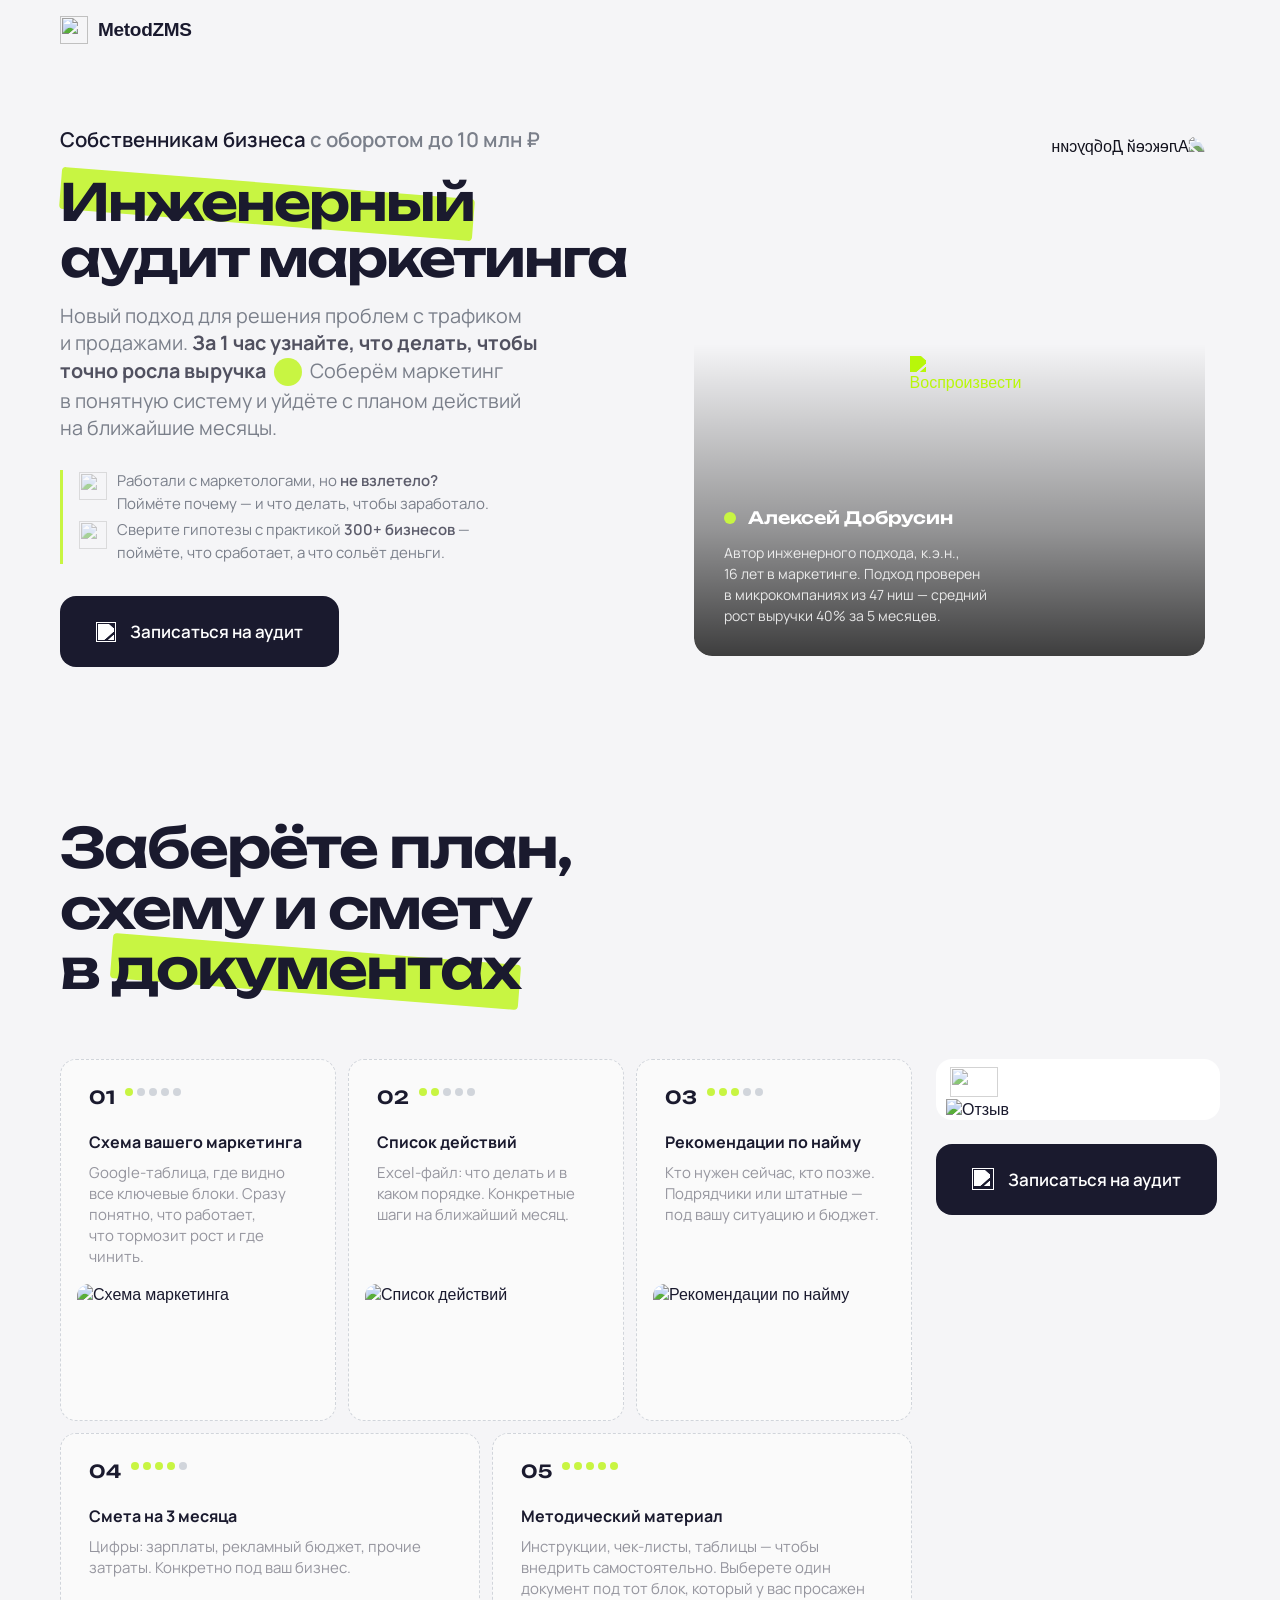
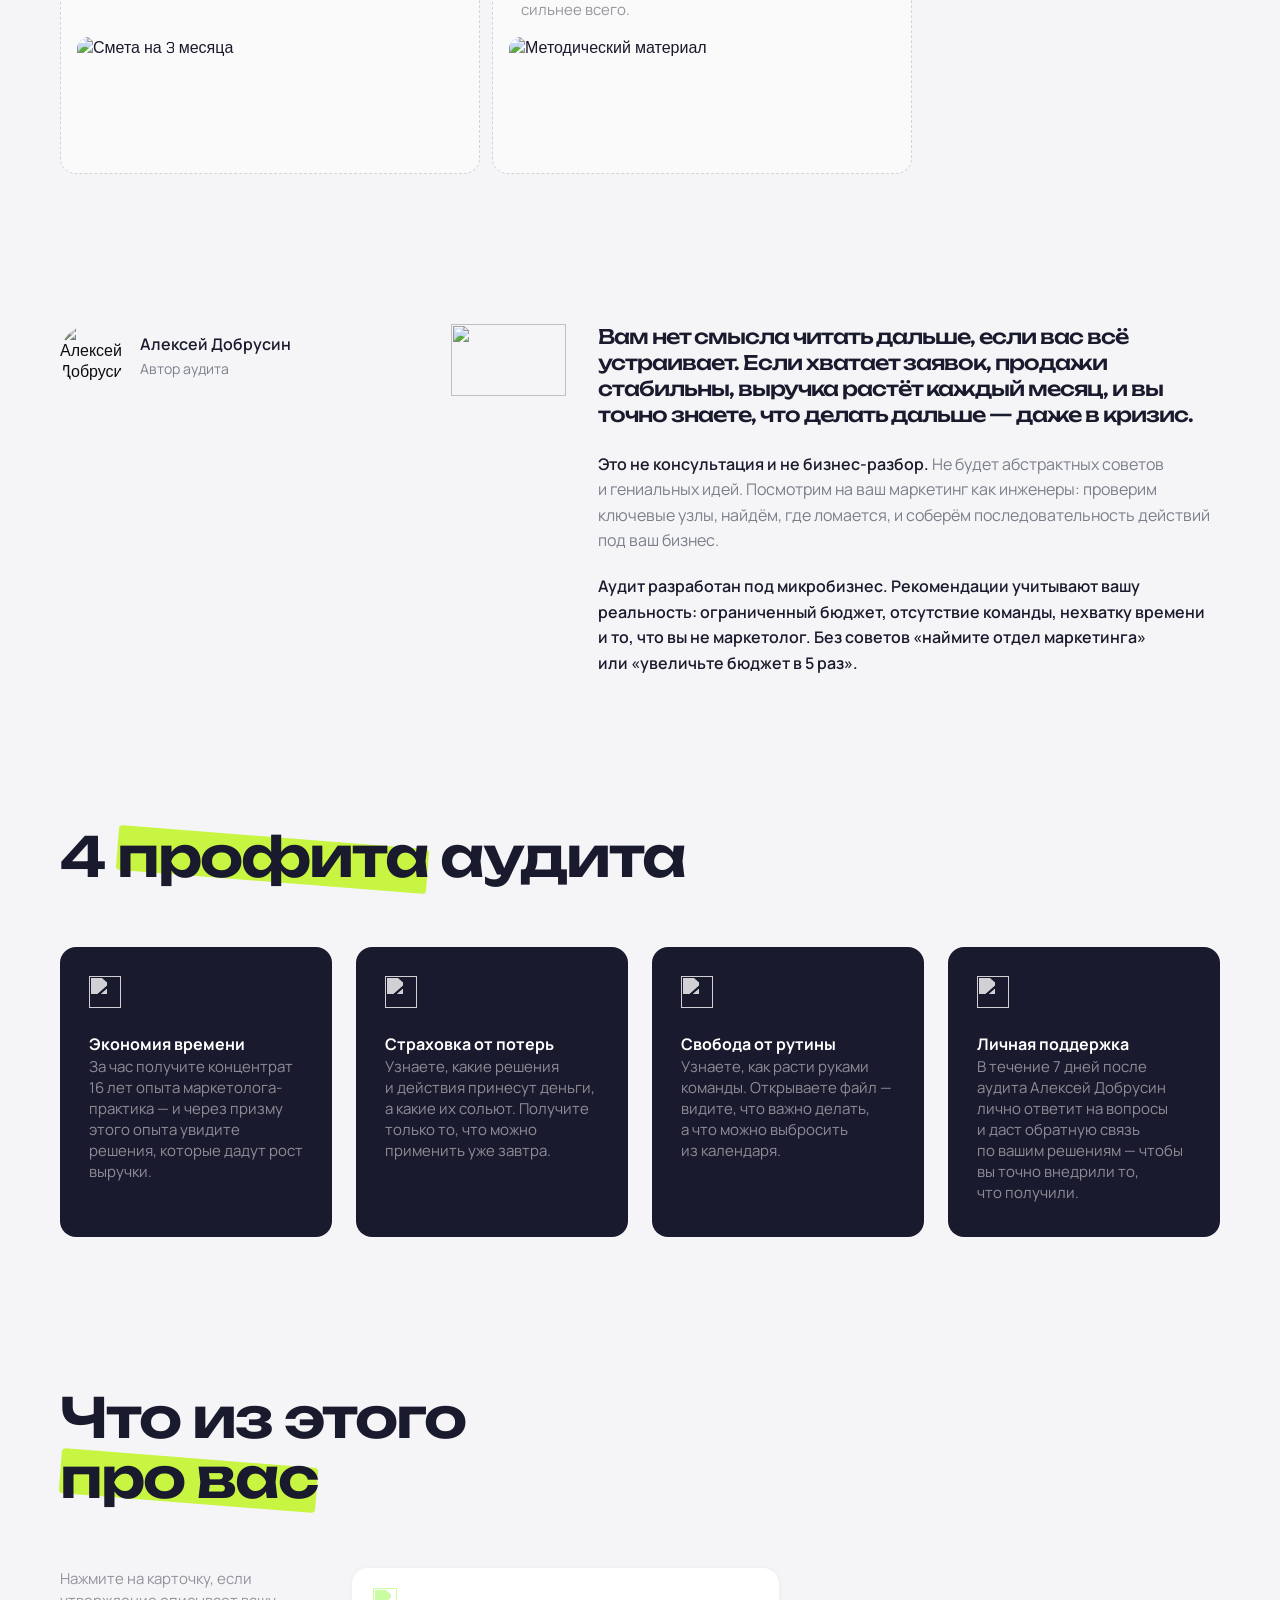
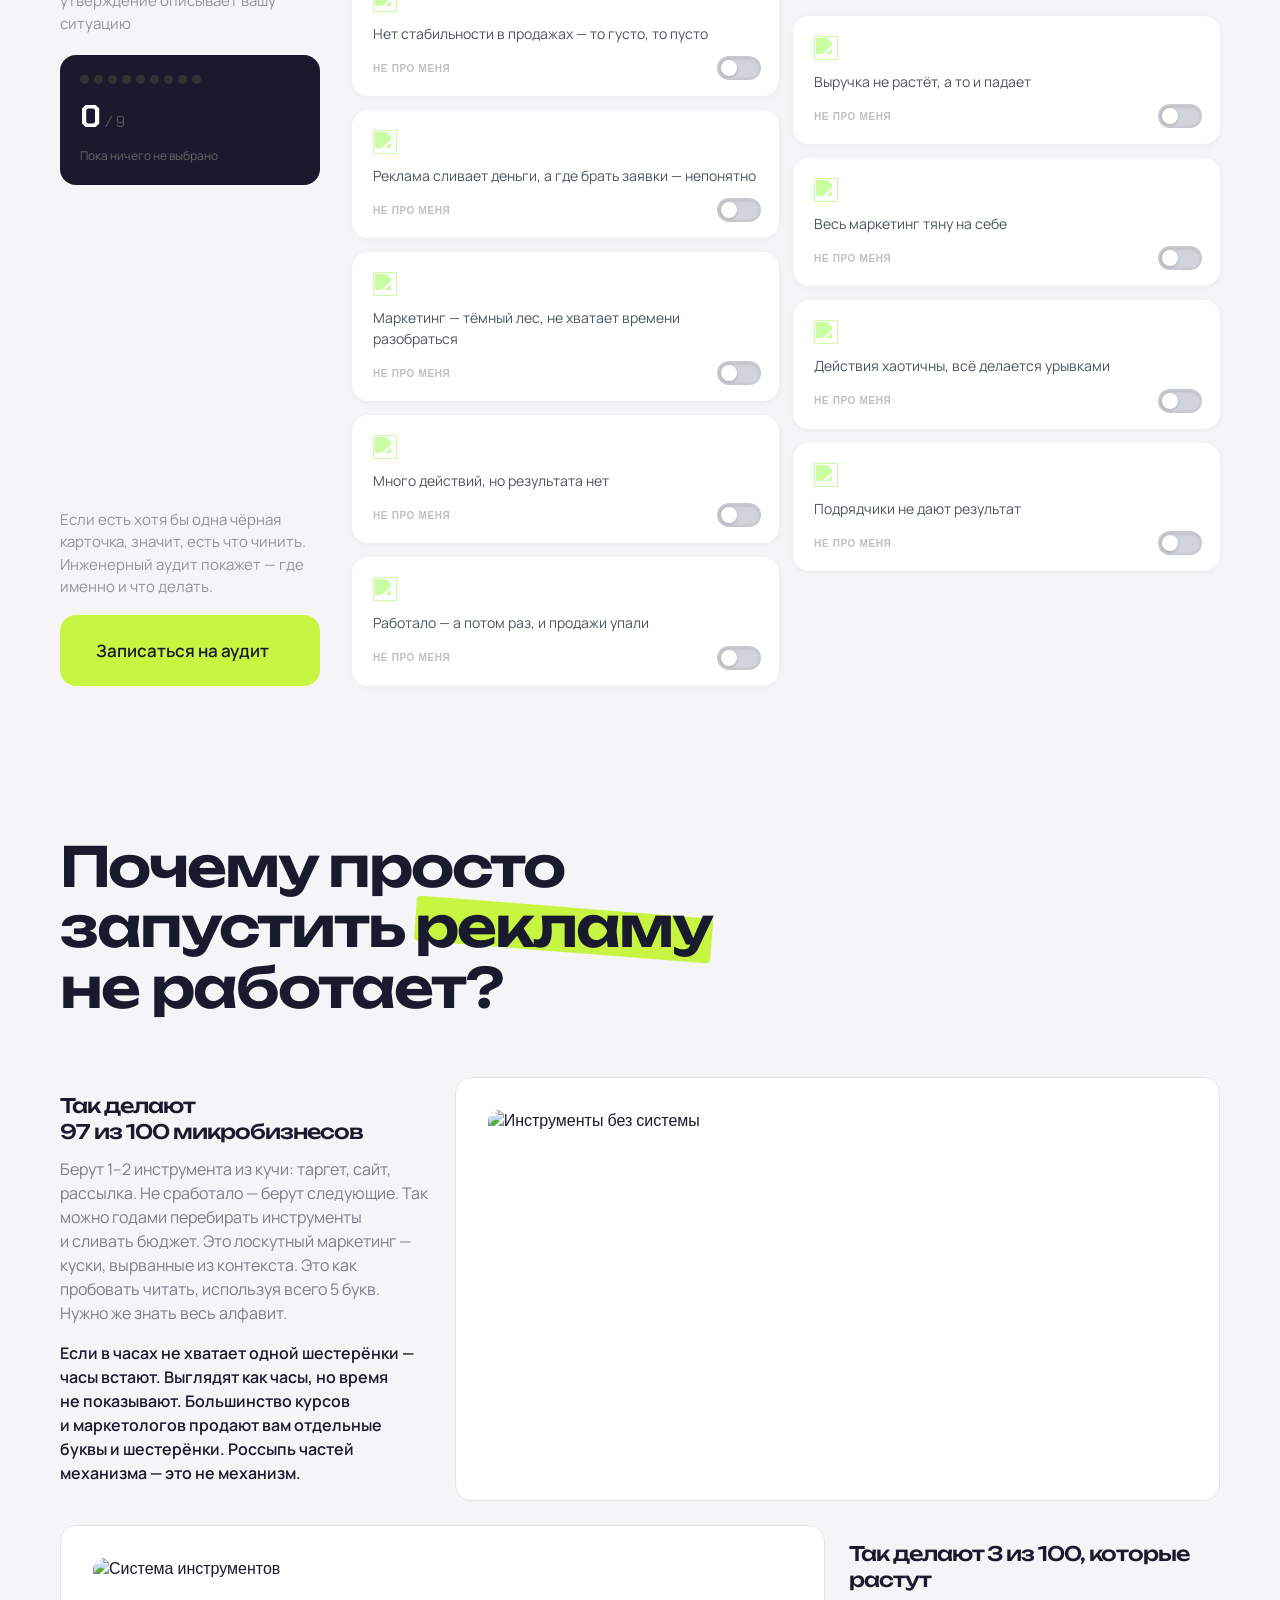
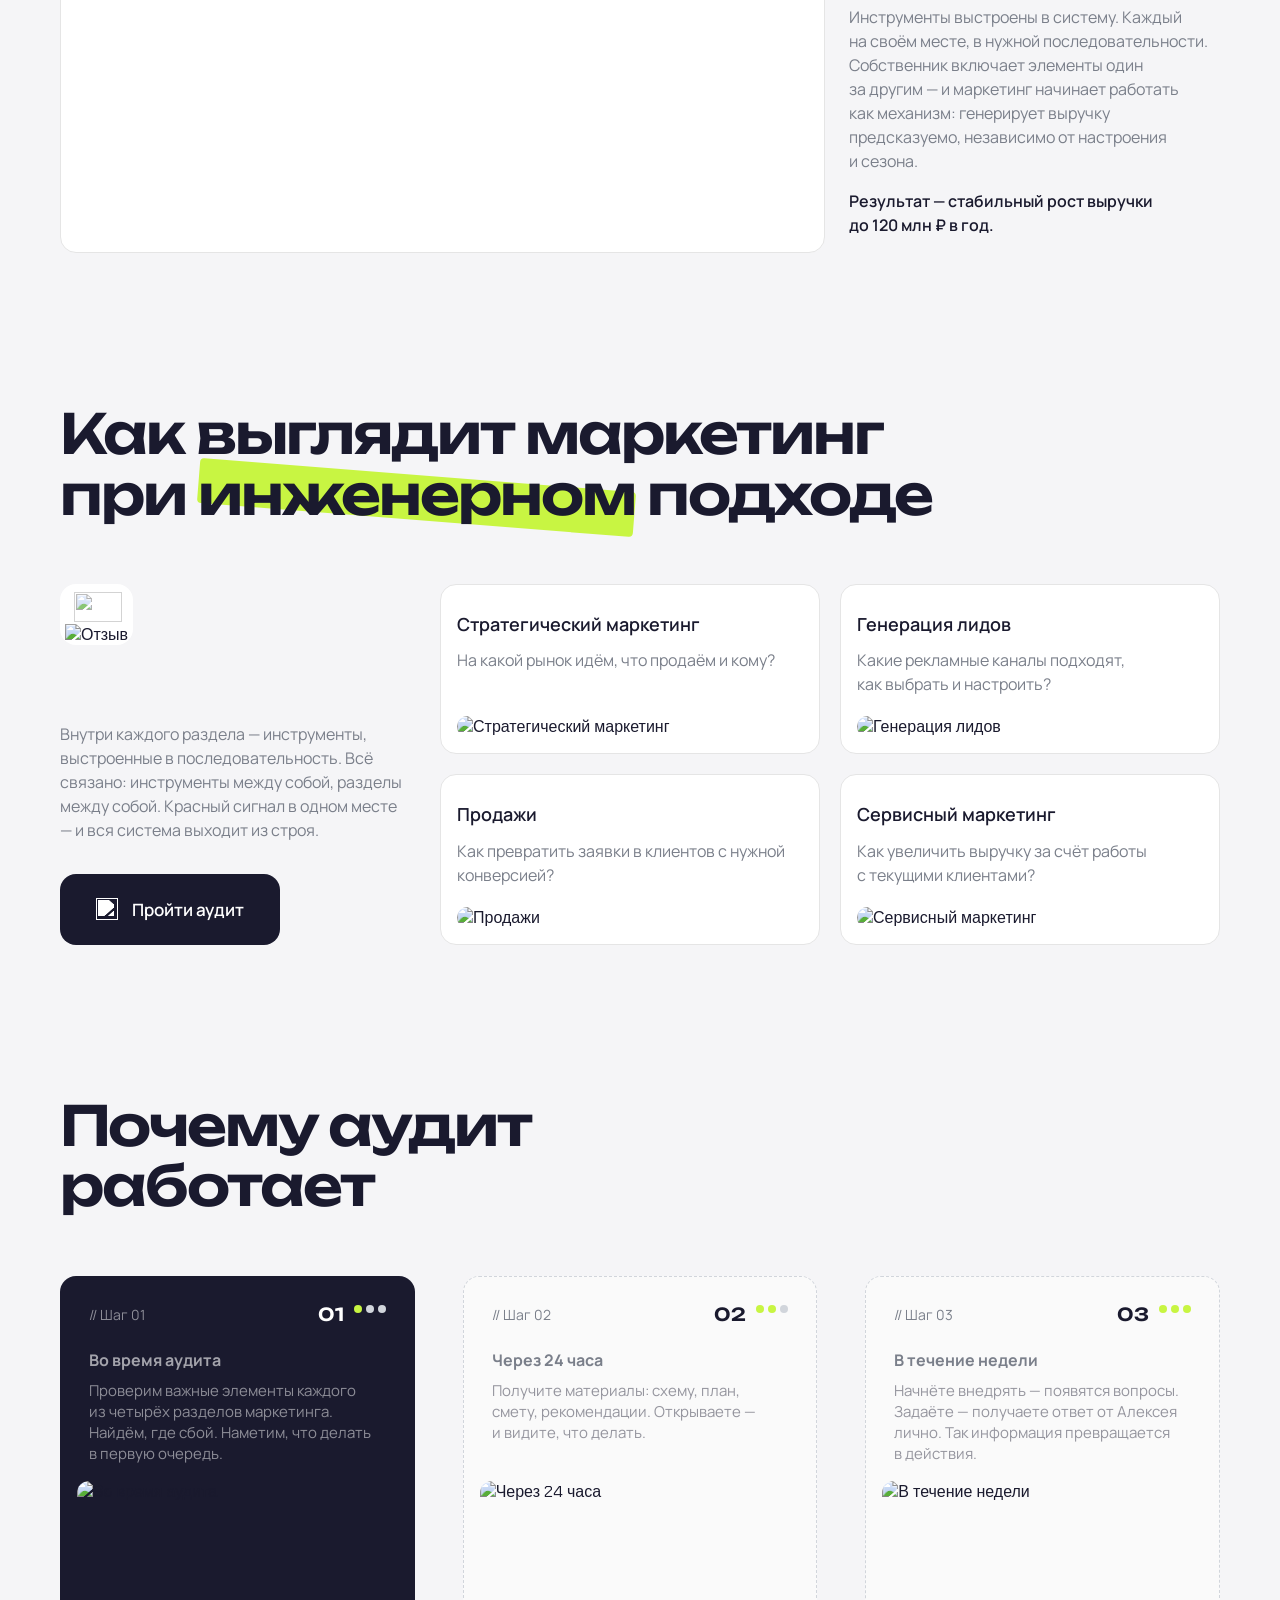
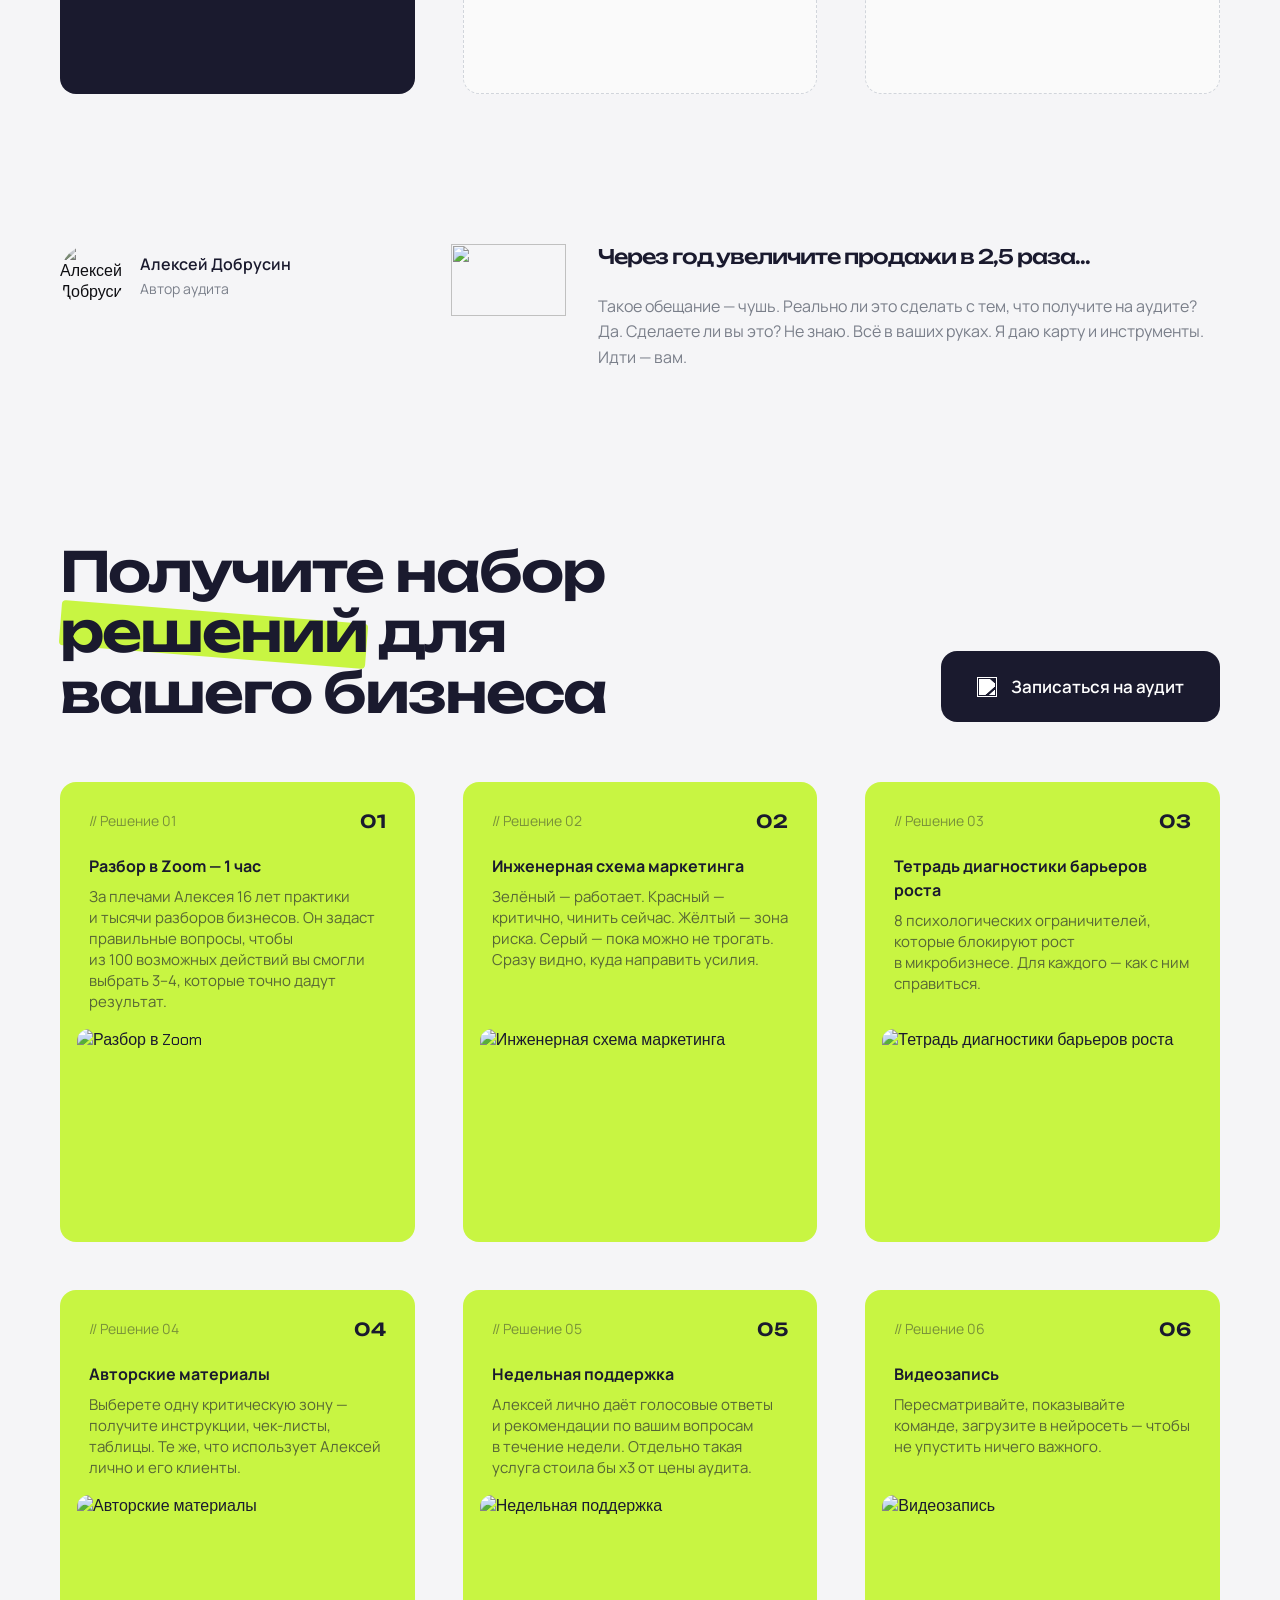
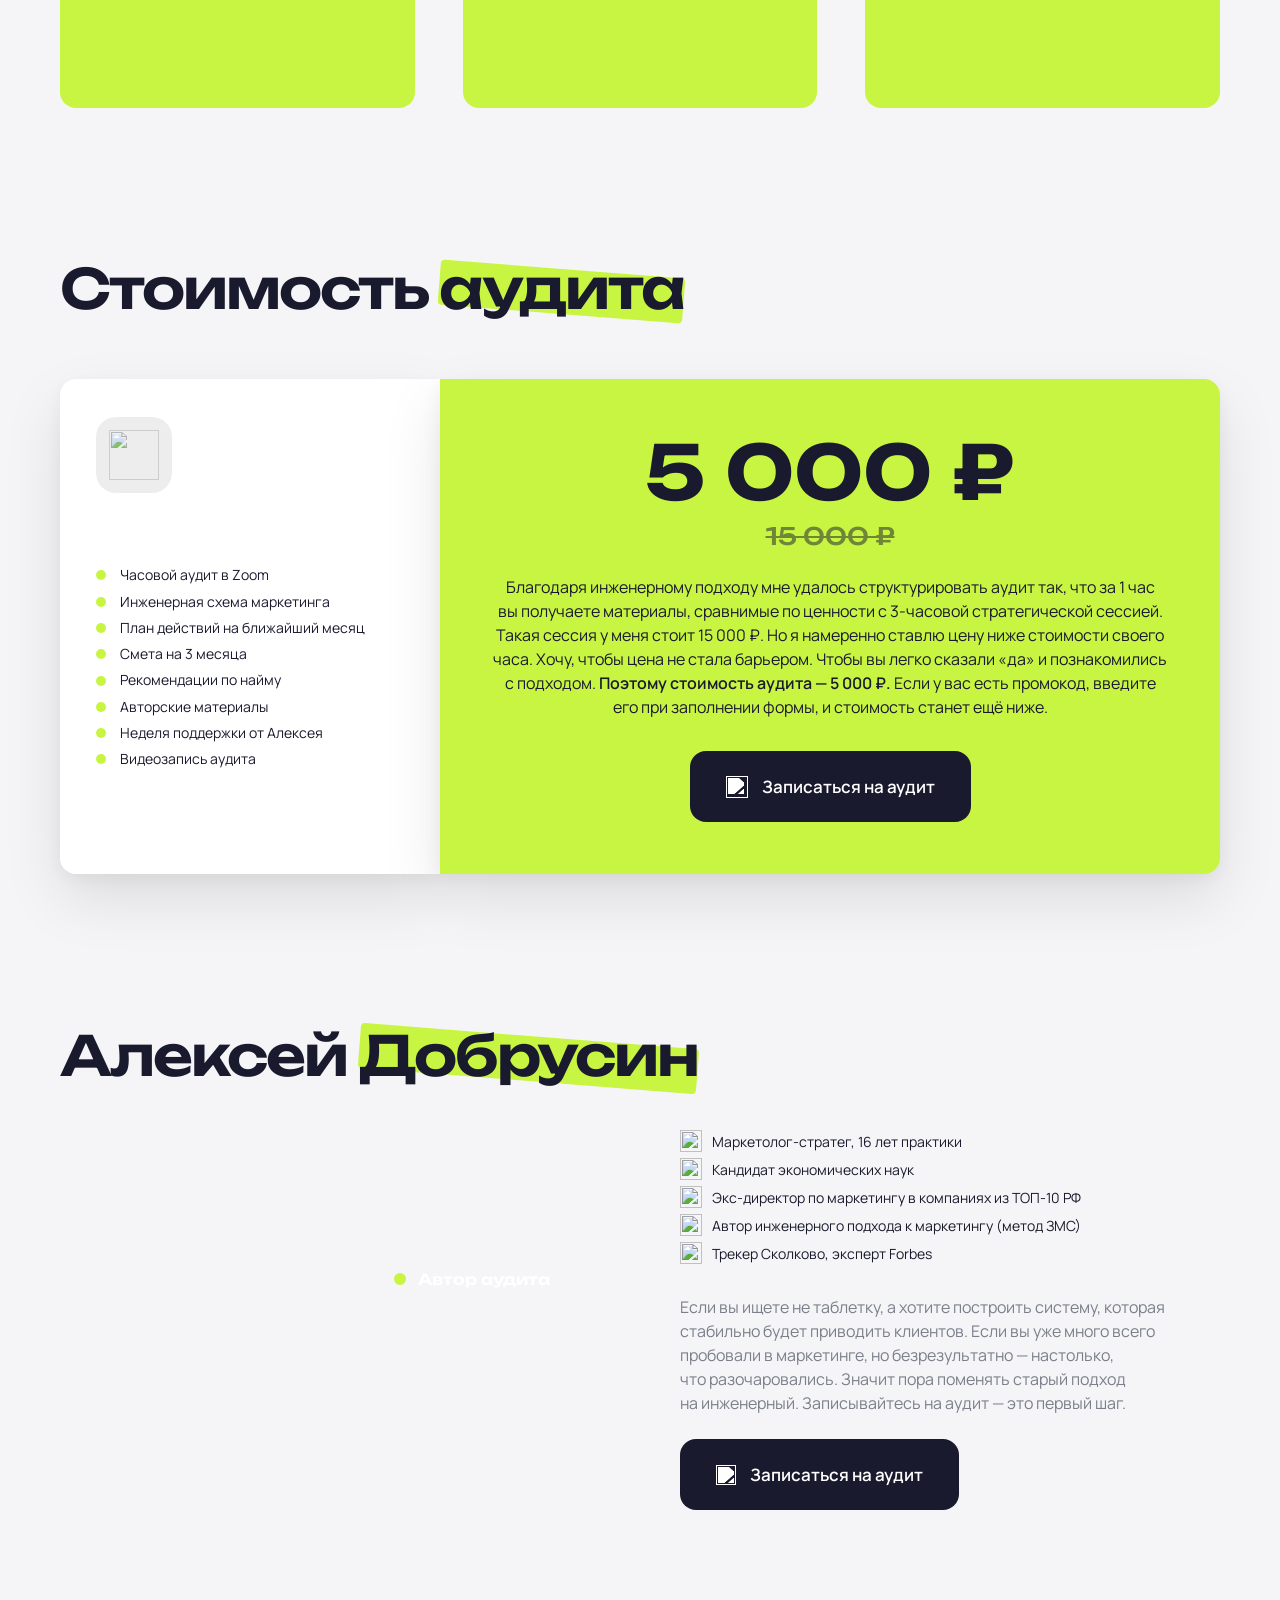
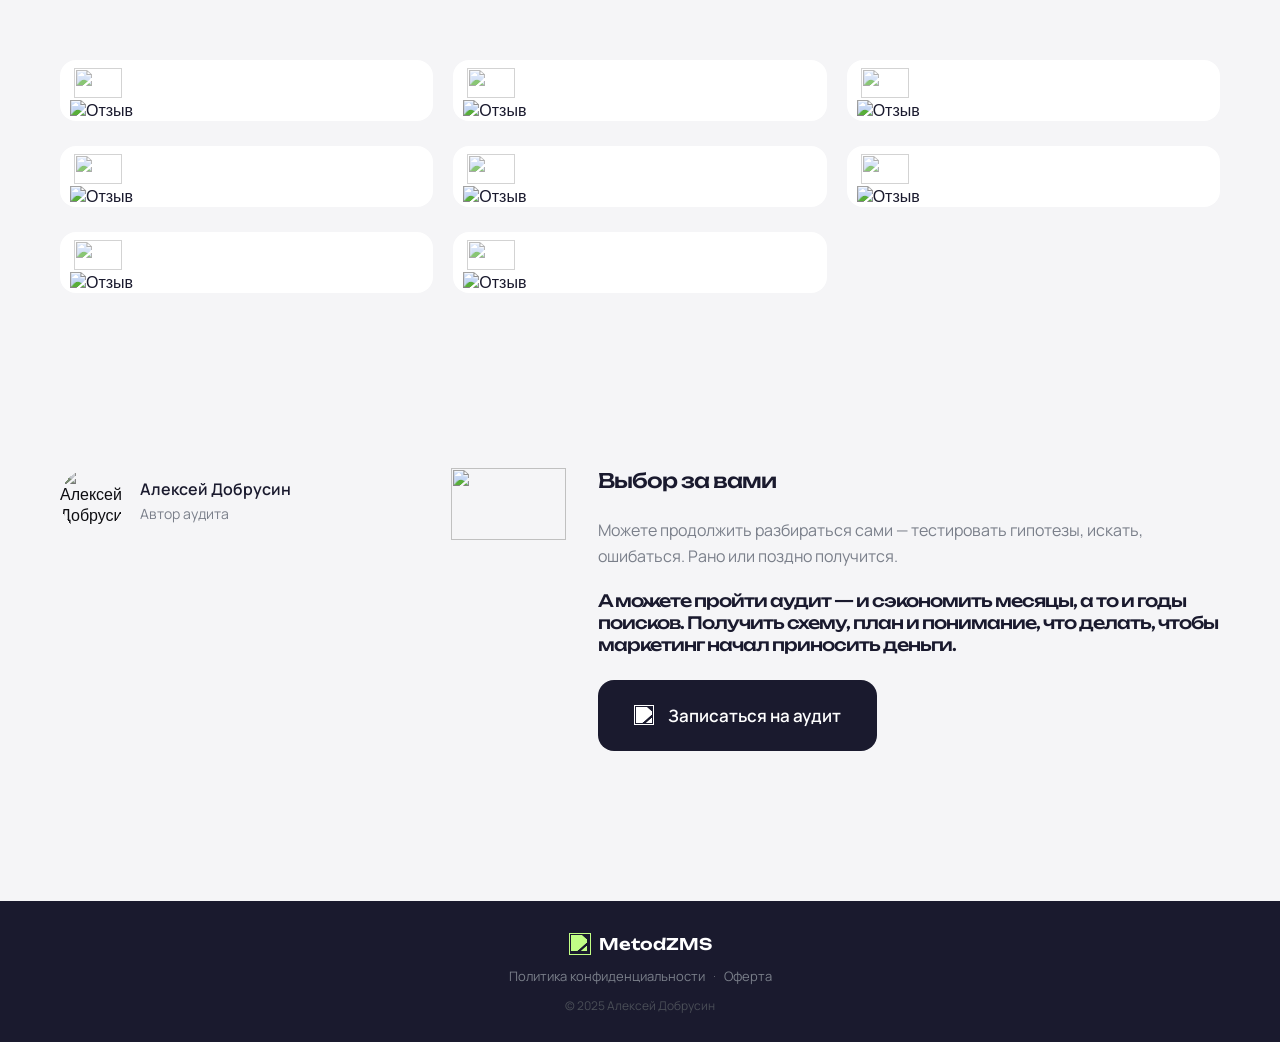
==== index.html @ 487e793f "Add files via upload" ====
<!DOCTYPE html>
<html lang="en">
<head>
    <meta charset="UTF-8">
    <meta name="viewport" content="width=device-width, initial-scale=1.0">
    <title>Метод ZMS</title>
    <link rel="icon" href="assets/icons/crosshair.svg" type="image/svg+xml">
    <link rel="preconnect" href="https://fonts.googleapis.com">
    <link rel="preconnect" href="https://fonts.gstatic.com" crossorigin>
    <link href="https://fonts.googleapis.com/css2?family=Chakra+Petch:wght@300;400;500;600;700&family=Manrope:wght@300;400;500;600;700&family=Unbounded:wght@300;400;500;600;700&display=swap" rel="stylesheet">
    <link rel="stylesheet" href="styles.css">
<!-- Yandex.Metrika counter -->
<script type="text/javascript">
    (function(m,e,t,r,i,k,a){
        m[i]=m[i]||function(){(m[i].a=m[i].a||[]).push(arguments)};
        m[i].l=1*new Date();
        for (var j = 0; j < document.scripts.length; j++) {if (document.scripts[j].src === r) { return; }}
        k=e.createElement(t),a=e.getElementsByTagName(t)[0],k.async=1,k.src=r,a.parentNode.insertBefore(k,a)
    })(window, document,'script','https://mc.yandex.ru/metrika/tag.js?id=103707469', 'ym');
    ym(103707469, 'init', {ssr:true, webvisor:true, clickmap:true, ecommerce:"dataLayer", referrer: document.referrer, url: location.href, accurateTrackBounce:true, trackLinks:true});
</script>
<noscript><div><img src="https://mc.yandex.ru/watch/103707469" style="position:absolute; left:-9999px;" alt="" /></div></noscript>
<!-- /Yandex.Metrika counter -->
</head>
<body>
    <!-- Navigation -->
    <nav class="navbar">
        <div class="nav-container">
            <div class="nav-left">
                <a href="#" class="logo">
                    <img src="assets/icons/crosshair.svg" alt="" class="logo-icon-img" width="28" height="28">
                    <span class="logo-text">MetodZMS</span>
                </a>
                <div class="nav-links">
                </div>
            </div>
            <div class="nav-right">
            </div>
        </div>
    </nav>

    <!-- Hero Section -->
    <section class="hero">
        <div class="hero-container">
            <div class="hero-left">
                <p class="hero-supra">Собственникам бизнеса <span class="supra-gray">с оборотом до 10 млн ₽</span></p>
                <h1 class="hero-title"><span class="highlight-lime">Инженерный</span> аудит маркетинга</h1>
                <p class="hero-subtitle">Новый подход для решения проблем с трафиком и продажами. <span style="font-weight: 700; color: rgba(26, 26, 46, 0.75);">За 1 час узнайте, что делать, чтобы точно росла выручка</span><span class="subtitle-icon"><img src="assets/icons/sparkles.svg" alt=""></span>Соберём маркетинг в понятную систему и уйдёте с планом действий на ближайшие месяцы.</p>
                <div class="hero-descriptor-inline variant-stripe">
                    <p class="hero-descriptor-line">
                        <img src="assets/icons/user-x.svg" alt="" class="descriptor-icon" width="28" height="28">
                        <span>Работали с маркетологами, но <span class="highlight-accent">не взлетело?</span> Поймёте почему — и что делать, чтобы заработало.</span>
                    </p>
                    <p class="hero-descriptor-line">
                        <img src="assets/icons/chart-column-increasing.svg" alt="" class="descriptor-icon" width="28" height="28">
                        <span>Сверите гипотезы с практикой <span class="highlight-accent">300+ бизнесов</span> — поймёте, что сработает, а что сольёт деньги.</span>
                    </p>
                </div>
                <div class="hero-buttons">
                    <a href="#finalSection" class="btn-primary scroll-to-final">
                        <img src="assets/icons/calendar-check.svg" alt="" class="btn-icon btn-icon-white" width="20" height="20">
                        <span>Записаться на аудит</span>
                    </a>
                </div>
            </div>
            <div class="hero-right">
                <div class="hero-photo-block">
                    <img src="assets/images/ad_z.jpg" alt="Алексей Добрусин" class="hero-photo">
                    <div class="hero-photo-gradient"></div>
                    <div class="hero-play-button" id="heroPlayButton">
                        <img src="assets/icons/youtube-logo-fill.svg" alt="Воспроизвести">
                    </div>
                    <div class="hero-photo-overlay">
                        <div class="hero-photo-header">
                            <div class="hero-pulse-dot">
                                <div class="hero-pulse-wave"></div>
                                <div class="hero-pulse-wave hero-pulse-wave-delayed"></div>
                            </div>
                            <span class="hero-photo-name">Алексей Добрусин</span>
                        </div>
                        <p class="hero-photo-desc">Автор инженерного подхода, к.э.н., 16 лет в маркетинге. Подход проверен в микрокомпаниях из 47 ниш — средний рост выручки 40% за 5 месяцев.</p>
                    </div>
                </div>
            </div>
        </div>
    </section>

    <!-- Section 2: Documents -->
    <section class="steps-section">
        <div class="steps-container">
            <div class="steps-header">
                <div class="steps-header-left">
                    <h2 class="steps-title">Заберёте план,<br>схему и смету<br>в <span class="highlight-lime">документах</span></h2>
                </div>
            </div>
            <div class="steps-layout steps-layout-v2">
                <div class="steps-grid steps-grid-docs-v2">
                    <!-- Card 1 -->
                    <div class="step-card">
                        <div class="step-card-corner step-card-corner-tl"></div>
                        <div class="step-card-corner step-card-corner-tr"></div>
                        <div class="step-card-corner step-card-corner-bl"></div>
                        <div class="step-card-corner step-card-corner-br"></div>
                        <div class="step-card-header">

                            <div class="step-number-wrap">
                                <span class="step-number">01</span>
                                <span class="step-dots">
                                    <span class="step-dot active"></span>
                                    <span class="step-dot"></span>
                                    <span class="step-dot"></span>
                                    <span class="step-dot"></span>
                                    <span class="step-dot"></span>
                                </span>
                            </div>
                        </div>
                        <p class="step-card-text"><strong>Схема вашего маркетинга</strong></p>
                        <p class="step-card-desc">Google-таблица, где видно все ключевые блоки. Сразу понятно, что работает, что тормозит рост и где чинить.</p>
                        <div class="step-card-image-docs">
                            <img src="assets/images/karta.jpg" alt="Схема маркетинга">
                        </div>
                    </div>
                    <!-- Card 2 -->
                    <div class="step-card">
                        <div class="step-card-corner step-card-corner-tl"></div>
                        <div class="step-card-corner step-card-corner-tr"></div>
                        <div class="step-card-corner step-card-corner-bl"></div>
                        <div class="step-card-corner step-card-corner-br"></div>
                        <div class="step-card-header">

                            <div class="step-number-wrap">
                                <span class="step-number">02</span>
                                <span class="step-dots">
                                    <span class="step-dot active"></span>
                                    <span class="step-dot active"></span>
                                    <span class="step-dot"></span>
                                    <span class="step-dot"></span>
                                    <span class="step-dot"></span>
                                </span>
                            </div>
                        </div>
                        <p class="step-card-text"><strong>Список действий</strong></p>
                        <p class="step-card-desc">Excel-файл: что делать и в каком порядке. Конкретные шаги на ближайший месяц.</p>
                        <div class="step-card-image-docs">
                            <img src="assets/images/rekomend.jpg" alt="Список действий">
                        </div>
                    </div>
                    <!-- Card 3 -->
                    <div class="step-card">
                        <div class="step-card-corner step-card-corner-tl"></div>
                        <div class="step-card-corner step-card-corner-tr"></div>
                        <div class="step-card-corner step-card-corner-bl"></div>
                        <div class="step-card-corner step-card-corner-br"></div>
                        <div class="step-card-header">

                            <div class="step-number-wrap">
                                <span class="step-number">03</span>
                                <span class="step-dots">
                                    <span class="step-dot active"></span>
                                    <span class="step-dot active"></span>
                                    <span class="step-dot active"></span>
                                    <span class="step-dot"></span>
                                    <span class="step-dot"></span>
                                </span>
                            </div>
                        </div>
                        <p class="step-card-text"><strong>Рекомендации по найму</strong></p>
                        <p class="step-card-desc">Кто нужен сейчас, кто позже. Подрядчики или штатные — под вашу ситуацию и бюджет.</p>
                        <div class="step-card-image-docs">
                            <img src="assets/images/komanda.jpg" alt="Рекомендации по найму">
                        </div>
                    </div>
                    <!-- Card 4 (wide - spans 1.5 cols) -->
                    <div class="step-card step-card-wide-v2">
                        <div class="step-card-corner step-card-corner-tl"></div>
                        <div class="step-card-corner step-card-corner-tr"></div>
                        <div class="step-card-corner step-card-corner-bl"></div>
                        <div class="step-card-corner step-card-corner-br"></div>
                        <div class="step-card-header">

                            <div class="step-number-wrap">
                                <span class="step-number">04</span>
                                <span class="step-dots">
                                    <span class="step-dot active"></span>
                                    <span class="step-dot active"></span>
                                    <span class="step-dot active"></span>
                                    <span class="step-dot active"></span>
                                    <span class="step-dot"></span>
                                </span>
                            </div>
                        </div>
                        <p class="step-card-text"><strong>Смета на 3 месяца</strong></p>
                        <p class="step-card-desc">Цифры: зарплаты, рекламный бюджет, прочие затраты. Конкретно под ваш бизнес.</p>
                        <div class="step-card-image-docs">
                            <img src="assets/images/smeta.jpg" alt="Смета на 3 месяца">
                        </div>
                    </div>
                    <!-- Card 5 (wide - spans 1.5 cols) -->
                    <div class="step-card step-card-wide-v2">
                        <div class="step-card-corner step-card-corner-tl"></div>
                        <div class="step-card-corner step-card-corner-tr"></div>
                        <div class="step-card-corner step-card-corner-bl"></div>
                        <div class="step-card-corner step-card-corner-br"></div>
                        <div class="step-card-header">

                            <div class="step-number-wrap">
                                <span class="step-number">05</span>
                                <span class="step-dots">
                                    <span class="step-dot active"></span>
                                    <span class="step-dot active"></span>
                                    <span class="step-dot active"></span>
                                    <span class="step-dot active"></span>
                                    <span class="step-dot active"></span>
                                </span>
                            </div>
                        </div>
                        <p class="step-card-text"><strong>Методический материал</strong></p>
                        <p class="step-card-desc">Инструкции, чек-листы, таблицы — чтобы внедрить самостоятельно. Выберете один документ под тот блок, который у вас просажен сильнее всего.</p>
                        <div class="step-card-image-docs">
                            <img src="assets/images/materials.jpg" alt="Методический материал">
                        </div>
                    </div>
                </div>
                <div class="steps-review">
                    <div class="review-card review-card-light review-card-accent">
                        <div class="review-quote-icon">
                            <img src="assets/icons/quote-tabler.svg?v=5" alt="" width="48" height="30">
                        </div>
                        <img src="assets/images/o_7.png" alt="Отзыв" class="review-image">
                    </div>
                    <a href="#finalSection" class="btn-primary scroll-to-final">
                        <img src="assets/icons/calendar-check.svg" alt="" class="btn-icon btn-icon-white" width="22" height="22">
                        <span>Записаться на аудит</span>
                    </a>
                </div>
            </div>
        </div>
    </section>

    <!-- Section 3: Author Quote -->
    <section class="author-quote-section">
        <div class="author-quote-container">
            <div class="author-quote-left">
                <div class="author-avatar">
                    <img src="assets/images/AD_1.jpg" alt="Алексей Добрусин">
                </div>
                <div class="author-info">
                    <p class="author-name">Алексей Добрусин</p>
                    <p class="author-role">Автор аудита</p>
                </div>
            </div>
            <div class="author-quote-right">
                <div class="quote-mark">
                    <img src="assets/icons/quote-tabler.svg?v=4" alt="" width="115" height="72">
                </div>
                <div class="quote-text-content">
                    <h2 class="author-quote-heading">Вам нет смысла читать дальше, если вас всё устраивает. Если хватает заявок, продажи стабильны, выручка растёт каждый месяц, и вы точно знаете, что делать дальше — даже в кризис.</h2>
                    <p class="author-quote-text"><span style="font-weight: 600; color: #1a1a2e;">Это не консультация и не бизнес-разбор.</span> Не будет абстрактных советов и гениальных идей. Посмотрим на ваш маркетинг как инженеры: проверим ключевые узлы, найдём, где ломается, и соберём последовательность действий под ваш бизнес.</p>
                    <p class="author-quote-final"><span style="font-weight: 600; color: #1a1a2e;">Аудит разработан под микробизнес.</span> Рекомендации учитывают вашу реальность: ограниченный бюджет, отсутствие команды, нехватку времени и то, что вы не маркетолог. Без советов «наймите отдел маркетинга» или «увеличьте бюджет в&nbsp;5&nbsp;раз».</p>
                </div>
            </div>
        </div>
    </section>

    <!-- Section 3: Desires (For whom) -->
    <section class="steps-section">
        <div class="steps-container">
            <div class="steps-header">
                <div class="steps-header-left">
                    <h2 class="steps-title">4 <span class="highlight-lime">профита</span> аудита</h2>
                </div>
            </div>
            <div class="steps-grid steps-grid-4">
                <!-- Card 1 -->
                <div class="step-card">
                    <div class="step-card-corner step-card-corner-tl"></div>
                    <div class="step-card-corner step-card-corner-tr"></div>
                    <div class="step-card-corner step-card-corner-bl"></div>
                    <div class="step-card-corner step-card-corner-br"></div>
                    <div class="step-card-header">
                        <img src="assets/icons/clock.svg" alt="" class="step-card-icon">
                    </div>
                    <p class="step-card-text"><strong>Экономия времени</strong></p>
                    <p class="step-card-desc">За час получите концентрат 16&nbsp;лет опыта маркетолога-практика — и&nbsp;через призму этого опыта увидите решения, которые дадут рост выручки.</p>
                </div>
                <!-- Card 2 -->
                <div class="step-card">
                    <div class="step-card-corner step-card-corner-tl"></div>
                    <div class="step-card-corner step-card-corner-tr"></div>
                    <div class="step-card-corner step-card-corner-bl"></div>
                    <div class="step-card-corner step-card-corner-br"></div>
                    <div class="step-card-header">
                        <img src="assets/icons/shield-check.svg" alt="" class="step-card-icon">
                    </div>
                    <p class="step-card-text"><strong>Страховка от потерь</strong></p>
                    <p class="step-card-desc">Узнаете, какие решения и&nbsp;действия принесут деньги, а&nbsp;какие их&nbsp;сольют. Получите только то, что можно применить уже завтра.</p>
                </div>
                <!-- Card 3 -->
                <div class="step-card">
                    <div class="step-card-corner step-card-corner-tl"></div>
                    <div class="step-card-corner step-card-corner-tr"></div>
                    <div class="step-card-corner step-card-corner-bl"></div>
                    <div class="step-card-corner step-card-corner-br"></div>
                    <div class="step-card-header">
                        <img src="assets/icons/compass.svg" alt="" class="step-card-icon">
                    </div>
                    <p class="step-card-text"><strong>Свобода от рутины</strong></p>
                    <p class="step-card-desc">Узнаете, как расти руками команды. Открываете файл — видите, что важно делать, а&nbsp;что можно выбросить из&nbsp;календаря.</p>
                </div>
                <!-- Card 4 -->
                <div class="step-card">
                    <div class="step-card-corner step-card-corner-tl"></div>
                    <div class="step-card-corner step-card-corner-tr"></div>
                    <div class="step-card-corner step-card-corner-bl"></div>
                    <div class="step-card-corner step-card-corner-br"></div>
                    <div class="step-card-header">
                        <img src="assets/icons/message-circle.svg" alt="" class="step-card-icon">
                    </div>
                    <p class="step-card-text"><strong>Личная поддержка</strong></p>
                    <p class="step-card-desc">В&nbsp;течение 7&nbsp;дней после аудита Алексей Добрусин лично ответит на&nbsp;вопросы и&nbsp;даст обратную связь по&nbsp;вашим решениям — чтобы вы&nbsp;точно внедрили то, что получили.</p>
                </div>
            </div>
        </div>
    </section>

    <!-- Section 4: Diagnostic Toggles -->
    <section class="diag-section">
        <!-- Title above everything -->
        <div class="diag-header">
            <h2 class="diag-title">Что из этого<br><span class="highlight-lime nowrap">про вас</span></h2>
        </div>

        <p class="diag-subtitle-mobile">Нажмите на карточку, если утверждение описывает вашу ситуацию</p>

        <div class="diag-container">
            <!-- Sidebar column (desktop only) -->
            <div class="diag-sidebar-col">
                <div class="diag-sidebar-scroll">
                    <div class="diag-sidebar">
                        <p class="diag-subtitle">Нажмите на карточку, если утверждение описывает вашу ситуацию</p>
                        <div class="diag-counter" id="diagCounterDesktop">
                            <div class="diag-dots" id="diagDotsDesktop"></div>
                            <div class="diag-count"><span class="diag-count-num" id="diagCountNumDesktop">0</span><span class="diag-count-total"> / 9</span></div>
                            <p class="diag-status" id="diagStatusDesktop">Пока ничего не выбрано</p>
                        </div>
                    </div>
                </div>
                <p class="diag-note">Если есть хотя бы одна чёрная карточка, значит, есть что чинить. Инженерный аудит покажет&nbsp;— где именно и&nbsp;что делать.</p>
                <a href="#finalSection" class="btn-primary diag-btn scroll-to-final">Записаться на аудит</a>
            </div>

            <!-- Cards grid: 2 staggered columns -->
            <div class="diag-cards">
                <div class="diag-col diag-col-left" id="diagColLeft"></div>
                <div class="diag-col diag-col-right" id="diagColRight"></div>
            </div>
        </div>

        <!-- Mobile counter (below cards, full width) -->
        <div class="diag-counter diag-counter-mobile" id="diagCounterMobile">
            <div class="diag-dots" id="diagDotsMobile"></div>
            <div class="diag-count"><span class="diag-count-num" id="diagCountNumMobile">0</span><span class="diag-count-total"> / 9</span></div>
            <p class="diag-status" id="diagStatusMobile">Пока ничего не выбрано</p>
        </div>
        <p class="diag-note diag-note-mobile">Если есть хотя бы одна чёрная карточка, значит, есть что чинить. Инженерный аудит покажет&nbsp;— где именно и&nbsp;что делать.</p>
        <a href="#finalSection" class="btn-primary diag-btn diag-btn-mobile scroll-to-final">Записаться на аудит</a>
    </section>

    <!-- Section 5: Showcase -->
    <section class="showcase-section">
        <div class="showcase-container">
            <h2 class="showcase-title">Почему просто<br>запустить <span class="highlight-lime">рекламу</span><br>не работает?</h2>
            <div class="showcase-grid">
                <!-- Card 1: только текст (без карточки) -->
                <div class="showcase-text-block">
                    <h3 class="showcase-card-heading">Так делают 97 из 100 микробизнесов</h3>
                    <p class="showcase-card-text">Берут 1–2 инструмента из кучи: таргет, сайт, рассылка. Не сработало — берут следующие. Так можно годами перебирать инструменты и сливать бюджет. Это лоскутный маркетинг — куски, вырванные из контекста. Это как пробовать читать, используя всего 5 букв. Нужно же знать весь алфавит.</p>
                    <p class="showcase-card-text" style="margin-top: 16px; color: #1a1a2e; font-weight: 600;">Если в часах не хватает одной шестерёнки — часы встают. Выглядят как часы, но время не показывают. Большинство курсов и маркетологов продают вам отдельные буквы и шестерёнки. Россыпь частей механизма — это не механизм.</p>
                </div>
                <!-- Card 2: изображение X -->
                <div class="showcase-card">
                    <img src="assets/images/x.png" alt="Инструменты без системы" class="showcase-card-image">
                </div>
                <!-- Card 3: изображение P -->
                <div class="showcase-card">
                    <img src="assets/images/p.png" alt="Система инструментов" class="showcase-card-image">
                </div>
                <!-- Card 4: только текст (без карточки) -->
                <div class="showcase-text-block">
                    <h3 class="showcase-card-heading">Так делают 3 из 100, которые растут</h3>
                    <p class="showcase-card-text">Инструменты выстроены в систему. Каждый на своём месте, в нужной последовательности. Собственник включает элементы один за другим — и маркетинг начинает работать как механизм: генерирует выручку предсказуемо, независимо от настроения и сезона.</p>
                    <p class="showcase-card-text" style="margin-top: 16px; color: #1a1a2e; font-weight: 600;">Результат — стабильный рост выручки до 120 млн ₽ в год.</p>
                </div>
            </div>
        </div>
    </section>

    <!-- Section 6: Features (Структура маркетинга) -->
    <section class="features-section">
        <div class="features-container">
            <h2 class="features-title">Как выглядит маркетинг<br>при <span class="highlight-lime">инженерном</span> подходе</h2>
            <div class="features-body">
                <div class="features-left">
                    <div class="steps-review">
                        <div class="review-card review-card-light review-card-accent">
                            <div class="review-quote-icon">
                                <img src="assets/icons/quote-tabler.svg?v=5" alt="" width="48" height="30">
                            </div>
                            <img src="assets/images/o_8.png" alt="Отзыв" class="review-image">
                        </div>
                    </div>
                    <p class="features-desc">Внутри каждого раздела — инструменты, выстроенные в последовательность. Всё связано: инструменты между собой, разделы между собой. Красный сигнал в одном месте — и вся система выходит из строя.</p>
                    <a href="#finalSection" class="btn-primary scroll-to-final">
                        <img src="assets/icons/zap.svg" alt="" class="btn-icon btn-icon-white" width="22" height="22">
                        <span>Пройти аудит</span>
                    </a>
                </div>
                <div class="features-grid">
                <div class="feature-card">
                    <h3 class="feature-card-title">Стратегический маркетинг</h3>
                    <p class="feature-card-text">На какой рынок идём, что продаём и кому?</p>
                    <div class="feature-card-image">
                        <img src="assets/images/ZMS_ST.jpg" alt="Стратегический маркетинг">
                    </div>
                </div>
                <div class="feature-card">
                    <h3 class="feature-card-title">Генерация лидов</h3>
                    <p class="feature-card-text">Какие рекламные каналы подходят, как выбрать и настроить?</p>
                    <div class="feature-card-image">
                        <img src="assets/images/ZMS_R.jpg" alt="Генерация лидов">
                    </div>
                </div>
                <div class="feature-card">
                    <h3 class="feature-card-title">Продажи</h3>
                    <p class="feature-card-text">Как превратить заявки в клиентов с нужной конверсией?</p>
                    <div class="feature-card-image">
                        <img src="assets/images/ZMS_P.jpg" alt="Продажи">
                    </div>
                </div>
                <div class="feature-card">
                    <h3 class="feature-card-title">Сервисный маркетинг</h3>
                    <p class="feature-card-text">Как увеличить выручку за счёт работы с текущими клиентами?</p>
                    <div class="feature-card-image">
                        <img src="assets/images/ZMZ_S.jpg" alt="Сервисный маркетинг">
                    </div>
                </div>
            </div>
                <div class="features-bottom-mobile">
                    <p class="features-desc">Внутри каждого раздела — инструменты, выстроенные в последовательность. Всё связано: инструменты между собой, разделы между собой. Красный сигнал в одном месте — и вся система выходит из строя.</p>
                    <div class="steps-review">
                        <div class="review-card review-card-light review-card-accent">
                            <div class="review-quote-icon">
                                <img src="assets/icons/quote-tabler.svg?v=5" alt="" width="48" height="30">
                            </div>
                            <img src="assets/images/o_8.png" alt="Отзыв" class="review-image">
                        </div>
                    </div>
                    <a href="#finalSection" class="btn-primary scroll-to-final">
                        <img src="assets/icons/zap.svg" alt="" class="btn-icon btn-icon-white" width="22" height="22">
                        <span>Пройти аудит</span>
                    </a>
                </div>
            </div>
        </div>
    </section>

    <!-- Section 7: Bonuses (3 cards) -->
    <section class="steps-section">
        <div class="steps-container">
            <div class="steps-header">
                <div class="steps-header-left">
                    <h2 class="steps-title">Почему аудит <span class="highlight-lime">работает</span></h2>
                </div>
            </div>
            <div class="steps-grid">
                <!-- Card 1 -->
                <div class="step-card step-card-dark">
                    <div class="step-card-corner step-card-corner-tl"></div>
                    <div class="step-card-corner step-card-corner-tr"></div>
                    <div class="step-card-corner step-card-corner-bl"></div>
                    <div class="step-card-corner step-card-corner-br"></div>
                    <div class="step-card-header">
                        <span class="step-label">// Шаг 01</span>
                        <div class="step-number-wrap">
                            <span class="step-number">01</span>
                            <span class="step-dots">
                                <span class="step-dot active"></span>
                                <span class="step-dot"></span>
                                <span class="step-dot"></span>
                            </span>
                        </div>
                    </div>
                    <p class="step-card-text"><strong>Во время аудита</strong></p>
                    <p class="step-card-desc">Проверим важные элементы каждого из&nbsp;четырёх разделов маркетинга. Найдём, где сбой. Наметим, что делать в&nbsp;первую очередь.</p>
                    <div class="step-card-image">
                        <img src="assets/images/zapis_2.jpg" alt="Во время аудита">
                    </div>
                </div>
                <!-- Card 2 -->
                <div class="step-card">
                    <div class="step-card-corner step-card-corner-tl"></div>
                    <div class="step-card-corner step-card-corner-tr"></div>
                    <div class="step-card-corner step-card-corner-bl"></div>
                    <div class="step-card-corner step-card-corner-br"></div>
                    <div class="step-card-header">
                        <span class="step-label">// Шаг 02</span>
                        <div class="step-number-wrap">
                            <span class="step-number">02</span>
                            <span class="step-dots">
                                <span class="step-dot active"></span>
                                <span class="step-dot active"></span>
                                <span class="step-dot"></span>
                            </span>
                        </div>
                    </div>
                    <p class="step-card-text"><strong>Через 24&nbsp;часа</strong></p>
                    <p class="step-card-desc">Получите материалы: схему, план, смету, рекомендации. Открываете&nbsp;— и&nbsp;видите, что делать.</p>
                    <div class="step-card-image">
                        <img src="assets/images/materials_2.png" alt="Через 24 часа">
                    </div>
                </div>
                <!-- Card 3 -->
                <div class="step-card">
                    <div class="step-card-corner step-card-corner-tl"></div>
                    <div class="step-card-corner step-card-corner-tr"></div>
                    <div class="step-card-corner step-card-corner-bl"></div>
                    <div class="step-card-corner step-card-corner-br"></div>
                    <div class="step-card-header">
                        <span class="step-label">// Шаг 03</span>
                        <div class="step-number-wrap">
                            <span class="step-number">03</span>
                            <span class="step-dots">
                                <span class="step-dot active"></span>
                                <span class="step-dot active"></span>
                                <span class="step-dot active"></span>
                            </span>
                        </div>
                    </div>
                    <p class="step-card-text"><strong>В&nbsp;течение недели</strong></p>
                    <p class="step-card-desc">Начнёте внедрять&nbsp;— появятся вопросы. Задаёте&nbsp;— получаете ответ от&nbsp;Алексея лично. Так информация превращается в&nbsp;действия.</p>
                    <div class="step-card-image">
                        <img src="assets/images/podder.jpg" alt="В течение недели">
                    </div>
                </div>
            </div>
        </div>
    </section>

    <!-- Section 8: Author Quote 2 (Bridge to Practicum) -->
    <section class="author-quote-section no-padding-top">
        <div class="author-quote-container">
            <div class="author-quote-left">
                <div class="author-avatar">
                    <img src="assets/images/AD_1.jpg" alt="Алексей Добрусин">
                </div>
                <div class="author-info">
                    <p class="author-name">Алексей Добрусин</p>
                    <p class="author-role">Автор аудита</p>
                </div>
            </div>
            <div class="author-quote-right">
                <div class="quote-mark">
                    <img src="assets/icons/quote-tabler.svg?v=4" alt="" width="115" height="72">
                </div>
                <div class="quote-text-content">
                    <h2 class="author-quote-heading">Через год увеличите продажи в&nbsp;2,5&nbsp;раза...</h2>
                    <p class="author-quote-text">Такое обещание — чушь. Реально ли&nbsp;это сделать с&nbsp;тем, что получите на&nbsp;аудите? Да. Сделаете ли&nbsp;вы&nbsp;это? Не&nbsp;знаю. Всё в&nbsp;ваших руках. Я&nbsp;даю карту и&nbsp;инструменты. Идти — вам.</p>
                </div>
            </div>
        </div>
    </section>

    <!-- Section: Получите набор решений (6 карточек) -->
    <section class="steps-section">
        <div class="steps-container">
            <div class="steps-header">
                <div class="steps-header-left">
                    <h2 class="steps-title">Получите набор<br><span class="highlight-lime">решений</span> для<br>вашего бизнеса</h2>
                </div>
                <div class="steps-header-right">
                    <a href="#finalSection" class="btn-primary scroll-to-final">
                        <img src="assets/icons/calendar-check.svg" alt="" class="btn-icon btn-icon-white" width="20" height="20">
                        <span>Записаться на аудит</span>
                    </a>
                </div>
            </div>
            <div class="steps-grid steps-grid-lime">
                <!-- Card 1 -->
                <div class="step-card">
                    <div class="step-card-corner step-card-corner-tl"></div>
                    <div class="step-card-corner step-card-corner-tr"></div>
                    <div class="step-card-corner step-card-corner-bl"></div>
                    <div class="step-card-corner step-card-corner-br"></div>
                    <div class="step-card-header">
                        <span class="step-label">// Решение 01</span>
                        <div class="step-number-wrap">
                            <span class="step-number">01</span>
                        </div>
                    </div>
                    <p class="step-card-text"><strong>Разбор в&nbsp;Zoom — 1&nbsp;час</strong></p>
                    <p class="step-card-desc">За&nbsp;плечами Алексея 16&nbsp;лет практики и&nbsp;тысячи разборов бизнесов. Он&nbsp;задаст правильные вопросы, чтобы из&nbsp;100&nbsp;возможных действий вы&nbsp;смогли выбрать 3–4, которые точно дадут результат.</p>
                    <div class="step-card-image">
                        <img src="assets/images/zapis.jpg" alt="Разбор в Zoom">
                    </div>
                </div>
                <!-- Card 2 -->
                <div class="step-card">
                    <div class="step-card-corner step-card-corner-tl"></div>
                    <div class="step-card-corner step-card-corner-tr"></div>
                    <div class="step-card-corner step-card-corner-bl"></div>
                    <div class="step-card-corner step-card-corner-br"></div>
                    <div class="step-card-header">
                        <span class="step-label">// Решение 02</span>
                        <div class="step-number-wrap">
                            <span class="step-number">02</span>
                        </div>
                    </div>
                    <p class="step-card-text"><strong>Инженерная схема маркетинга</strong></p>
                    <p class="step-card-desc">Зелёный — работает. Красный — критично, чинить сейчас. Жёлтый — зона риска. Серый — пока можно не&nbsp;трогать. Сразу видно, куда направить усилия.</p>
                    <div class="step-card-image">
                        <img src="assets/images/karta.jpg" alt="Инженерная схема маркетинга">
                    </div>
                </div>
                <!-- Card 3 -->
                <div class="step-card">
                    <div class="step-card-corner step-card-corner-tl"></div>
                    <div class="step-card-corner step-card-corner-tr"></div>
                    <div class="step-card-corner step-card-corner-bl"></div>
                    <div class="step-card-corner step-card-corner-br"></div>
                    <div class="step-card-header">
                        <span class="step-label">// Решение 03</span>
                        <div class="step-number-wrap">
                            <span class="step-number">03</span>
                        </div>
                    </div>
                    <p class="step-card-text"><strong>Тетрадь диагностики барьеров роста</strong></p>
                    <p class="step-card-desc">8&nbsp;психологических ограничителей, которые блокируют рост в&nbsp;микробизнесе. Для каждого — как с&nbsp;ним справиться.</p>
                    <div class="step-card-image">
                        <img src="assets/images/tetrad.png" alt="Тетрадь диагностики барьеров роста">
                    </div>
                </div>
                <!-- Card 4 -->
                <div class="step-card">
                    <div class="step-card-corner step-card-corner-tl"></div>
                    <div class="step-card-corner step-card-corner-tr"></div>
                    <div class="step-card-corner step-card-corner-bl"></div>
                    <div class="step-card-corner step-card-corner-br"></div>
                    <div class="step-card-header">
                        <span class="step-label">// Решение 04</span>
                        <div class="step-number-wrap">
                            <span class="step-number">04</span>
                        </div>
                    </div>
                    <p class="step-card-text"><strong>Авторские материалы</strong></p>
                    <p class="step-card-desc">Выберете одну критическую зону — получите инструкции, чек-листы, таблицы. Те&nbsp;же, что использует Алексей лично и&nbsp;его клиенты.</p>
                    <div class="step-card-image">
                        <img src="assets/images/materials.jpg" alt="Авторские материалы">
                    </div>
                </div>
                <!-- Card 5 -->
                <div class="step-card">
                    <div class="step-card-corner step-card-corner-tl"></div>
                    <div class="step-card-corner step-card-corner-tr"></div>
                    <div class="step-card-corner step-card-corner-bl"></div>
                    <div class="step-card-corner step-card-corner-br"></div>
                    <div class="step-card-header">
                        <span class="step-label">// Решение 05</span>
                        <div class="step-number-wrap">
                            <span class="step-number">05</span>
                        </div>
                    </div>
                    <p class="step-card-text"><strong>Недельная поддержка</strong></p>
                    <p class="step-card-desc">Алексей лично даёт голосовые ответы и&nbsp;рекомендации по&nbsp;вашим вопросам в&nbsp;течение недели. Отдельно такая услуга стоила&nbsp;бы х3 от&nbsp;цены аудита.</p>
                    <div class="step-card-image">
                        <img src="assets/images/podder.jpg" alt="Недельная поддержка">
                    </div>
                </div>
                <!-- Card 6 -->
                <div class="step-card">
                    <div class="step-card-corner step-card-corner-tl"></div>
                    <div class="step-card-corner step-card-corner-tr"></div>
                    <div class="step-card-corner step-card-corner-bl"></div>
                    <div class="step-card-corner step-card-corner-br"></div>
                    <div class="step-card-header">
                        <span class="step-label">// Решение 06</span>
                        <div class="step-number-wrap">
                            <span class="step-number">06</span>
                        </div>
                    </div>
                    <p class="step-card-text"><strong>Видеозапись</strong></p>
                    <p class="step-card-desc">Пересматривайте, показывайте команде, загрузите в&nbsp;нейросеть — чтобы не&nbsp;упустить ничего важного.</p>
                    <div class="step-card-image">
                        <img src="assets/images/a_d.png" alt="Видеозапись">
                    </div>
                </div>
            </div>
            <div class="steps-cta-mobile">
                <a href="#finalSection" class="btn-primary scroll-to-final">
                    <img src="assets/icons/calendar-check.svg" alt="" class="btn-icon btn-icon-white" width="20" height="20">
                    <span>Записаться на аудит</span>
                </a>
            </div>
        </div>
    </section>

    <!-- Section: Final CTA -->
    <section class="final-section" id="finalSection">
        <h2 class="final-heading">Стоимость <span class="highlight-lime">аудита</span></h2>
        <div class="final-container">
            <div class="final-card final-card-light">
                <div class="final-gift-icon">
                    <img src="assets/icons/gift.svg" alt="" width="50" height="50">
                </div>
                <div class="final-bonus-list">
                    <div class="final-bonus-item">
                        <span class="final-bonus-dot"></span>
                        <p class="final-bonus-text">Часовой аудит в&nbsp;Zoom</p>
                    </div>
                    <div class="final-bonus-item">
                        <span class="final-bonus-dot"></span>
                        <p class="final-bonus-text">Инженерная схема маркетинга</p>
                    </div>
                    <div class="final-bonus-item">
                        <span class="final-bonus-dot"></span>
                        <p class="final-bonus-text">План действий на&nbsp;ближайший месяц</p>
                    </div>
                    <div class="final-bonus-item">
                        <span class="final-bonus-dot"></span>
                        <p class="final-bonus-text">Смета на&nbsp;3&nbsp;месяца</p>
                    </div>
                    <div class="final-bonus-item">
                        <span class="final-bonus-dot"></span>
                        <p class="final-bonus-text">Рекомендации по&nbsp;найму</p>
                    </div>
                    <div class="final-bonus-item">
                        <span class="final-bonus-dot"></span>
                        <p class="final-bonus-text">Авторские материалы</p>
                    </div>
                    <div class="final-bonus-item">
                        <span class="final-bonus-dot"></span>
                        <p class="final-bonus-text">Неделя поддержки от&nbsp;Алексея</p>
                    </div>
                    <div class="final-bonus-item">
                        <span class="final-bonus-dot"></span>
                        <p class="final-bonus-text">Видеозапись аудита</p>
                    </div>
                </div>
            </div>
            <div class="final-card final-card-dark">
                <!-- Промо-бейдж (скрыт по умолчанию) -->
                <div class="promo-badge" id="promoBadge">
                    <svg width="16" height="16" viewBox="0 0 24 24" fill="none" stroke="currentColor" stroke-width="2.5" stroke-linecap="round" stroke-linejoin="round"><polyline points="20 6 9 17 4 12"></polyline></svg>
                    <span id="promoBadgeText">Промокод применён</span>
                </div>

                <h2 class="final-dark-price" id="priceMain">5&nbsp;000&nbsp;₽</h2>
                <p class="final-dark-old-price" id="priceOld"><s>15&nbsp;000&nbsp;₽</s></p>
                <p class="final-card-text" id="priceDescription">Благодаря инженерному подходу мне удалось структурировать аудит так, что за&nbsp;1&nbsp;час вы&nbsp;получаете материалы, сравнимые по&nbsp;ценности с&nbsp;3-часовой стратегической сессией. Такая сессия у&nbsp;меня стоит 15&nbsp;000&nbsp;₽. Но&nbsp;я&nbsp;намеренно ставлю цену ниже стоимости своего часа. Хочу, чтобы цена не&nbsp;стала барьером. Чтобы вы&nbsp;легко сказали «да» и&nbsp;познакомились с&nbsp;подходом. <span style="font-weight: 600; color: #1a1a2e;">Поэтому стоимость аудита&nbsp;— 5&nbsp;000&nbsp;₽.</span> Если у&nbsp;вас есть промокод, введите его при заполнении формы, и&nbsp;стоимость станет ещё ниже.</p>
                <a href="#" class="btn-primary final-cta" id="openFormBtn">
                    <img src="assets/icons/zap.svg" alt="" class="btn-icon btn-icon-white" width="22" height="22">
                    <span>Записаться на аудит</span>
                </a>
            </div>
        </div>
    </section>

    <!-- Section: Career (photo + text) -->
    <section class="career-section">
        <h2 class="career-heading">Алексей <span class="highlight-lime">Добрусин</span></h2>
        <div class="career-container">
            <div class="career-image">
                <img src="assets/images/ad_z.jpg" alt="">
                <div class="career-overlay">
                    <div class="career-dot"></div>
                    <span class="career-overlay-label">Автор аудита</span>
                </div>
            </div>
            <div class="career-content">
                <ul class="career-checklist">
                    <li class="career-checklist-item">
                        <img src="assets/icons/circle-check-lime.svg" alt="" class="career-check-icon" width="22" height="22">
                        <span>Маркетолог-стратег, 16 лет практики</span>
                    </li>
                    <li class="career-checklist-item">
                        <img src="assets/icons/circle-check-lime.svg" alt="" class="career-check-icon" width="22" height="22">
                        <span>Кандидат экономических наук</span>
                    </li>
                    <li class="career-checklist-item">
                        <img src="assets/icons/circle-check-lime.svg" alt="" class="career-check-icon" width="22" height="22">
                        <span>Экс-директор по маркетингу в компаниях из ТОП-10 РФ</span>
                    </li>
                    <li class="career-checklist-item">
                        <img src="assets/icons/circle-check-lime.svg" alt="" class="career-check-icon" width="22" height="22">
                        <span>Автор инженерного подхода к маркетингу (метод ЗМС)</span>
                    </li>
                    <li class="career-checklist-item">
                        <img src="assets/icons/circle-check-lime.svg" alt="" class="career-check-icon" width="22" height="22">
                        <span>Трекер Сколково, эксперт Forbes</span>
                    </li>
                </ul>
                <p class="career-text">Если вы&nbsp;ищете не&nbsp;таблетку, а&nbsp;хотите построить систему, которая стабильно будет приводить клиентов. Если вы&nbsp;уже много всего пробовали в&nbsp;маркетинге, но&nbsp;безрезультатно — настолько, что разочаровались. Значит пора поменять старый подход на&nbsp;инженерный. Записывайтесь на&nbsp;аудит — это первый шаг.</p>
                <a href="#finalSection" class="btn-primary scroll-to-final">
                    <img src="assets/icons/calendar-check.svg" alt="" class="btn-icon btn-icon-white" width="20" height="20">
                    <span>Записаться на аудит</span>
                </a>
            </div>
        </div>
    </section>

    <!-- Section: Reviews -->
    <section class="reviews-section">
        <div class="reviews-container">
            <div class="reviews-masonry">
                <div class="review-card review-card-light review-card-accent">
                    <div class="review-quote-icon">
                        <img src="assets/icons/quote-tabler.svg?v=5" alt="" width="48" height="30">
                    </div>
                    <img src="assets/images/o_1.png" alt="Отзыв" class="review-image">
                </div>
                <div class="review-card review-card-light review-card-accent">
                    <div class="review-quote-icon">
                        <img src="assets/icons/quote-tabler.svg?v=5" alt="" width="48" height="30">
                    </div>
                    <img src="assets/images/o_2.png" alt="Отзыв" class="review-image">
                </div>
                <div class="review-card review-card-light review-card-accent">
                    <div class="review-quote-icon">
                        <img src="assets/icons/quote-tabler.svg?v=5" alt="" width="48" height="30">
                    </div>
                    <img src="assets/images/o_3.png" alt="Отзыв" class="review-image">
                </div>
                <div class="review-card review-card-light review-card-accent">
                    <div class="review-quote-icon">
                        <img src="assets/icons/quote-tabler.svg?v=5" alt="" width="48" height="30">
                    </div>
                    <img src="assets/images/o_7.png" alt="Отзыв" class="review-image">
                </div>
                <div class="review-card review-card-light review-card-accent">
                    <div class="review-quote-icon">
                        <img src="assets/icons/quote-tabler.svg?v=5" alt="" width="48" height="30">
                    </div>
                    <img src="assets/images/o_4.png" alt="Отзыв" class="review-image">
                </div>
                <div class="review-card review-card-light review-card-accent">
                    <div class="review-quote-icon">
                        <img src="assets/icons/quote-tabler.svg?v=5" alt="" width="48" height="30">
                    </div>
                    <img src="assets/images/o_5.png" alt="Отзыв" class="review-image">
                </div>
                <div class="review-card review-card-light review-card-accent">
                    <div class="review-quote-icon">
                        <img src="assets/icons/quote-tabler.svg?v=5" alt="" width="48" height="30">
                    </div>
                    <img src="assets/images/o_6.png" alt="Отзыв" class="review-image">
                </div>
                <div class="review-card review-card-light review-card-accent">
                    <div class="review-quote-icon">
                        <img src="assets/icons/quote-tabler.svg?v=5" alt="" width="48" height="30">
                    </div>
                    <img src="assets/images/o_8.png" alt="Отзыв" class="review-image">
                </div>
            </div>
        </div>
    </section>

    <!-- Section: Author Quote 3 (после отзывов) -->
    <section class="author-quote-section no-padding-top">
        <div class="author-quote-container">
            <div class="author-quote-left">
                <div class="author-avatar">
                    <img src="assets/images/AD_1.jpg" alt="Алексей Добрусин">
                </div>
                <div class="author-info">
                    <p class="author-name">Алексей Добрусин</p>
                    <p class="author-role">Автор аудита</p>
                </div>
            </div>
            <div class="author-quote-right">
                <div class="quote-mark">
                    <img src="assets/icons/quote-tabler.svg?v=4" alt="" width="115" height="72">
                </div>
                <div class="quote-text-content">
                    <h2 class="author-quote-heading">Выбор за&nbsp;вами</h2>
                    <p class="author-quote-text">Можете продолжить разбираться сами — тестировать гипотезы, искать, ошибаться. Рано или поздно получится.</p>
                    <h2 class="author-quote-heading author-quote-heading-small" style="margin-top: 16px;">А&nbsp;можете пройти аудит — и&nbsp;сэкономить месяцы, а&nbsp;то и&nbsp;годы поисков. Получить схему, план и&nbsp;понимание, что делать, чтобы маркетинг начал приносить деньги.</h2>
                    <a href="#finalSection" class="btn-primary scroll-to-final author-quote-cta">
                        <img src="assets/icons/calendar-check.svg" alt="" class="btn-icon btn-icon-white" width="20" height="20">
                        <span>Записаться на аудит</span>
                    </a>
                </div>
            </div>
        </div>
    </section>

    <!-- Section 6: Showcase 2 (дубль секции 5) — СКРЫТА, сохранена на будущее -->
    <section class="showcase-section showcase-section-2" style="display: none;">
        <div class="showcase-container">
            <h2 class="showcase-title">В чем приемущество<br><span class="highlight-lime">инженерного</span> подхода?</h2>
            <div class="showcase-grid">
                <!-- Card 1: только текст (без карточки) -->
                <div class="showcase-text-block">
                    <h3 class="showcase-card-heading">Инструменты без системы не работают</h3>
                    <p class="showcase-card-text">Представьте механические часы. Если внутри не хватает одной шестерёнки — часы встают. Выглядят как часы, но время не показывают. Большинство курсов и маркетологов продают вам отдельные шестерёнки: рилсы, автоворонки, скрипты. Но россыпь запчастей — это ещё не механизм.</p>
                </div>
                <!-- Card 2: визуальная карточка -->
                <div class="showcase-card">
                    <div class="showcase-card-visual showcase-visual-2">
                        <div class="sc2-card sc2-card-left">
                            <div class="sc2-label"></div>
                            <div class="sc2-bars">
                                <div class="sc2-bar" style="height:40%"></div>
                                <div class="sc2-bar" style="height:60%"></div>
                                <div class="sc2-bar" style="height:50%"></div>
                            </div>
                            <div class="sc2-card-title"></div>
                            <div class="sc2-card-sub"></div>
                        </div>
                        <div class="sc2-card sc2-card-center">
                            <div class="sc2-tabs">
                                <div class="sc2-tab sc2-tab-active"></div>
                                <div class="sc2-tab"></div>
                            </div>
                            <div class="sc2-content">
                                <div class="sc2-globe"></div>
                                <div class="sc2-chart-bars">
                                    <div class="sc2-bar" style="height:30%"></div>
                                    <div class="sc2-bar" style="height:70%"></div>
                                    <div class="sc2-bar" style="height:50%"></div>
                                    <div class="sc2-bar" style="height:90%"></div>
                                </div>
                                <div class="sc2-badge">+6</div>
                            </div>
                            <div class="sc2-card-title"></div>
                            <div class="sc2-card-sub"></div>
                        </div>
                        <div class="sc2-card sc2-card-right">
                            <div class="sc2-label"></div>
                            <div class="sc2-line-chart"></div>
                            <div class="sc2-card-title"></div>
                            <div class="sc2-card-sub"></div>
                        </div>
                    </div>
                </div>
                <!-- Card 3: визуальная карточка -->
                <div class="showcase-card">
                    <div class="showcase-card-visual showcase-visual-3">
                        <div class="sc3-left">
                            <div class="sc3-panel sc3-panel-bars">
                                <div class="sc3-mini-bars">
                                    <div class="sc3-mbar" style="height:20%"></div>
                                    <div class="sc3-mbar" style="height:30%"></div>
                                    <div class="sc3-mbar" style="height:25%"></div>
                                    <div class="sc3-mbar" style="height:40%"></div>
                                    <div class="sc3-mbar" style="height:55%"></div>
                                    <div class="sc3-mbar" style="height:70%"></div>
                                    <div class="sc3-mbar" style="height:65%"></div>
                                    <div class="sc3-mbar" style="height:80%"></div>
                                    <div class="sc3-mbar" style="height:90%"></div>
                                    <div class="sc3-mbar" style="height:85%"></div>
                                </div>
                                <div class="sc3-axis-labels">
                                    <span>Q1</span><span>Q3</span><span>Q4</span><span>Q1</span><span>Q2</span>
                                </div>
                            </div>
                            <div class="sc3-panel sc3-panel-line">
                                <div class="sc3-line-area"></div>
                                <div class="sc3-axis-labels">
                                    <span>May</span><span>June</span><span>July</span><span>August</span>
                                </div>
                            </div>
                        </div>
                        <div class="sc3-right">
                            <div class="sc3-add-panel">
                                <div class="sc3-add-label">Add chart</div>
                                <div class="sc3-add-icon">+</div>
                            </div>
                        </div>
                    </div>
                </div>
                <!-- Card 4: только текст (без карточки) -->
                <div class="showcase-text-block">
                    <h3 class="showcase-card-heading">Инженерный подход — это сборка механизма</h3>
                    <p class="showcase-card-text">Мы выстраиваем инструменты в правильной последовательности, чтобы они работали вместе. Не набор запчастей, а механизм, который генерирует выручку — предсказуемо, независимо от вашего настроения и сезона.</p>
                </div>
            </div>
        </div>
    </section>

    <!-- Footer -->
    <footer class="site-footer">
        <div class="footer-container">
            <a href="#" class="logo footer-logo">
                <img src="assets/icons/crosshair.svg" alt="" class="footer-icon" width="22" height="22">
                <span class="footer-logo-text">MetodZMS</span>
            </a>
            <div class="footer-links">
                <a href="/privacy" class="footer-link" target="_blank">Политика конфиденциальности</a>
                <span class="footer-divider">·</span>
                <a href="/offer" class="footer-link" target="_blank">Оферта</a>
            </div>
            <p class="footer-copyright">© 2025 Алексей Добрусин</p>
        </div>
    </footer>

    <!-- Video Modal -->
    <div class="video-modal" id="videoModal">
        <div class="video-modal-overlay"></div>
        <div class="video-modal-container">
            <button class="video-modal-close" id="videoModalClose">
                <img src="assets/icons/x.svg" alt="Закрыть" width="24" height="24">
            </button>
            <div class="video-modal-player">
                <img src="assets/images/ad_z.jpg" alt="Превью видео" class="video-placeholder" id="videoPreview">
                <div class="video-play-button" id="videoPlayBtn">
                    <img src="assets/icons/youtube-logo-fill.svg" alt="Воспроизвести">
                </div>
                <div class="video-loading-spinner" id="videoSpinner"></div>
                <iframe id="kinescope-player" src="" allow="autoplay; fullscreen; picture-in-picture; encrypted-media; gyroscope; accelerometer; clipboard-write; screen-wake-lock;" frameborder="0" allowfullscreen style="position: absolute; width: 100%; height: 100%; top: 0; left: 0; z-index: 1;"></iframe>
            </div>
        </div>
    </div>

    <!-- Modal: Форма записи -->
    <div class="popup-overlay" id="formModal" role="dialog" aria-modal="true">
        <div class="popup-window">
            <!-- Форма -->
            <div class="popup-form-view" id="popupFormView">
                <div class="popup-header">
                    <button class="popup-close" id="formModalClose" aria-label="Закрыть">&times;</button>
                    <div class="popup-badge">Заявка на&nbsp;аудит</div>
                    <h2 class="popup-title">Оставьте заявку</h2>
                    <p class="popup-subtitle" id="popupSubtitle">Заполните форму&nbsp;— и&nbsp;моя команда свяжется с&nbsp;вами в&nbsp;Телеграме в&nbsp;течение 24&nbsp;часов, чтобы согласовать дату и&nbsp;время аудита.</p>
                </div>
                <form class="popup-fields" id="auditForm" autocomplete="off">
                    <div class="popup-field">
                        <label class="popup-label" for="fieldName">Имя</label>
                        <input class="popup-input" type="text" id="fieldName" name="name" placeholder="Как к вам обращаться" required autocomplete="off">
                    </div>
                    <div class="popup-field">
                        <label class="popup-label" for="fieldPhone">Телефон</label>
                        <input class="popup-input" type="tel" id="fieldPhone" name="phone" placeholder="+7 (___) ___-__-__" required autocomplete="off">
                    </div>
                    <div class="popup-field">
                        <label class="popup-label" for="fieldRevenue">Месячный оборот</label>
                        <input class="popup-input" type="text" id="fieldRevenue" name="revenue" placeholder="Например: 3 млн ₽" required autocomplete="off">
                    </div>
                    <div class="popup-field">
                        <label class="popup-label" for="fieldBusiness">Ниша / тип бизнеса</label>
                        <input class="popup-input" type="text" id="fieldBusiness" name="business" placeholder="Например: стоматология, онлайн-школа" required autocomplete="off">
                    </div>
                    <div class="popup-field">
                        <label class="popup-label" for="fieldTelegram">Телеграм</label>
                        <input class="popup-input" type="text" id="fieldTelegram" name="telegram" placeholder="@username" required autocomplete="off">
                    </div>
                    <div class="popup-field">
                        <label class="popup-label" for="fieldResult">Идеальный результат после аудита</label>
                        <textarea class="popup-input popup-textarea" id="fieldResult" name="result" rows="3" placeholder="Что хотите получить в итоге?" required autocomplete="off"></textarea>
                    </div>
                    <div class="popup-promo-block" id="promoBlock">
                        <p class="popup-promo-text" id="promoText">Цена аудита — 5&nbsp;000&nbsp;₽. Если у&nbsp;вас промокод, напишите его в&nbsp;поле ниже, и&nbsp;аудит для вас станет ещё дешевле.</p>
                        <div class="popup-field popup-field-promo">
                            <label class="popup-label" for="fieldPromo">Промокод</label>
                            <div class="promo-apply-row">
                                <input class="popup-input popup-input-promo" type="text" id="fieldPromo" name="promo" placeholder="Введите промокод" autocomplete="off">
                                <button type="button" class="promo-apply-btn" id="promoApplyBtn">Применить</button>
                            </div>
                            <div class="promo-status" id="promoStatus"></div>
                        </div>
                    </div>
                    <div class="popup-footer">
                        <button type="submit" class="popup-submit">Отправить заявку</button>
                        <p class="popup-disclaimer">Нажимая кнопку, вы&nbsp;соглашаетесь с&nbsp;политикой конфиденциальности</p>
                    </div>
                </form>
            </div>
            <!-- Экран успеха -->
            <div class="popup-success-view" id="popupSuccessView" style="display: none;">
                <button class="popup-close popup-success-x" id="popupSuccessClose" aria-label="Закрыть">&times;</button>
                <div class="popup-success-inner">
                    <div class="popup-success-icon">
                        <svg width="28" height="28" viewBox="0 0 24 24" fill="none" stroke="#1a1a2e" stroke-width="2.5" stroke-linecap="round" stroke-linejoin="round"><polyline points="20 6 9 17 4 12"></polyline></svg>
                    </div>
                    <h3 class="popup-success-title">Заявка отправлена</h3>
                    <div class="popup-success-quote">
                        <img src="assets/images/ad_z.jpg" alt="Алексей Добрусин" class="popup-success-avatar">
                        <p class="popup-success-text">Поздравляю! В&nbsp;течение 24&nbsp;часов мы&nbsp;с&nbsp;вами свяжемся. Моя помощница напишет вам в&nbsp;Телеграм.</p>
                    </div>
                    <div class="popup-success-tg">
                        <p class="popup-success-tg-label">А&nbsp;пока подписывайтесь на&nbsp;мой Телеграм-канал и&nbsp;читайте последние посты</p>
                        <div class="popup-success-qr">
                            <img src="assets/images/qr-telegram.png" alt="QR-код Телеграм-канала" width="120" height="120">
                        </div>
                    </div>
                    <a href="https://t.me/dobrusin_promarketing" class="btn-primary popup-success-cta" id="popupTgLink" target="_blank" rel="noopener">
                        <img src="assets/icons/zap.svg" alt="" class="btn-icon btn-icon-white" width="20" height="20">
                        <span>Перейти в&nbsp;канал</span>
                    </a>
                </div>
            </div>
        </div>
    </div>

    <script src="script.js"></script>
    <script src="diagnostic.js"></script>
</body>
</html>
---- styles.css ----
/* ============================================
   FONTS
   ============================================ */
@font-face {
    font-family: 'ClashDisplay';
    src: url('assets/fonts/ClashDisplay-Variable.ttf') format('truetype');
    font-weight: 200 700;
    font-display: swap;
}

/* ============================================
   RESET & BASE
   ============================================ */
*, *::before, *::after {
    margin: 0;
    padding: 0;
    box-sizing: border-box;
}

html {
    overflow-x: clip;
    max-width: 100%;
    scroll-behavior: smooth;
}

body {
    font-family: 'ClashDisplay', 'Chakra Petch', sans-serif;
    background-color: #f5f5f7;
    color: #1a1a2e;
    overflow-x: clip;
    -webkit-font-smoothing: antialiased;
    -moz-osx-font-smoothing: grayscale;
}

a {
    text-decoration: none;
    color: inherit;
}

/* ============================================
   NAVBAR
   ============================================ */
.navbar {
    position: relative;
    z-index: 100;
    padding: 16px 0;
    background: transparent;
    border-bottom: none;
}

.nav-container {
    max-width: 1320px;
    margin: 0 auto;
    padding: 0 60px;
    display: flex;
    align-items: center;
    justify-content: space-between;
}

.nav-left {
    display: flex;
    align-items: center;
    gap: 36px;
}

/* Logo */
.logo {
    display: flex;
    align-items: center;
    gap: 10px;
}

.logo-icon {
    width: 34px;
    height: 34px;
    position: relative;
    display: flex;
    align-items: center;
    justify-content: center;
}

.logo-ring {
    position: absolute;
    border-radius: 50%;
}

.logo-ring-outer {
    width: 34px;
    height: 34px;
    border: 2.5px solid #b0c4de;
    background: linear-gradient(135deg, #c8dff5, #e8e8e8, #f0d8a8);
}

.logo-ring-inner {
    width: 20px;
    height: 20px;
    border: 2px solid rgba(80, 80, 80, 0.25);
    background: linear-gradient(135deg, #a0b8d0, #d0d0d0);
}

.logo-text {
    font-family: 'ClashDisplay', sans-serif;
    font-size: 19px;
    font-weight: 600;
    color: #1a1a2e;
    letter-spacing: -0.3px;
}

/* Nav links */
.nav-links {
    display: flex;
    align-items: center;
    gap: 4px;
}

.nav-link {
    display: flex;
    align-items: center;
    gap: 6px;
    padding: 8px 14px;
    font-family: 'Chakra Petch', sans-serif;
    font-size: 14px;
    font-weight: 500;
    color: #374151;
    border-radius: 8px;
    transition: background 0.2s ease;
}

.nav-link:hover {
    background: rgba(0,0,0,0.05);
}

.nav-link .chevron {
    opacity: 0.5;
    margin-left: 1px;
}

/* Nav right buttons */
.nav-right {
    display: flex;
    align-items: center;
    gap: 10px;
}

.btn-new-palette {
    display: flex;
    align-items: center;
    gap: 7px;
    padding: 10px 20px;
    background: #1a1a2e;
    color: #fff;
    font-family: 'Chakra Petch', sans-serif;
    font-size: 13.5px;
    font-weight: 600;
    border-radius: 10px;
    transition: background 0.3s ease, box-shadow 0.3s ease, transform 0.2s ease;
}

.btn-new-palette:hover {
    background: #2a2a40;
    box-shadow: 0 4px 16px rgba(26, 26, 46, 0.25);
}

.btn-signin {
    padding: 10px 20px;
    font-family: 'Chakra Petch', sans-serif;
    font-size: 13.5px;
    font-weight: 600;
    color: #1a1a2e;
    border: 1.5px solid #c8cbd0;
    border-radius: 10px;
    background: #fff;
    transition: border-color 0.2s ease, box-shadow 0.2s ease, transform 0.2s ease;
}

.btn-signin:hover {
    border-color: #999;
    box-shadow: 0 2px 8px rgba(0,0,0,0.06);
}

/* ============================================
   HERO SECTION
   ============================================ */
.hero {
    display: flex;
    align-items: center;
    padding: 65px 0 150px;
}

.hero-container {
    max-width: 1320px;
    margin: 0 auto;
    width: 100%;
    padding: 0 60px;
    display: flex;
    align-items: center;
    justify-content: space-between;
    gap: 60px;
}

/* ---- LEFT ---- */
.hero-left {
    flex: 0 1 620px;
}

/* Supra-heading */
.hero-supra {
    font-family: 'Manrope', sans-serif;
    font-size: clamp(18px, 1.2vw + 5px, 22px);
    font-weight: 600;
    font-style: normal;
    line-height: 1.4;
    color: #1a1a2e;
    margin-bottom: 20px;
}

.supra-gray {
    color: #7a7f8a;
}

.hero-supra-gray {
    color: #7a7f8a;
}

.hero-supra .counter {
    display: inline-block;
    font-variant-numeric: tabular-nums;
    transition: transform 0.3s cubic-bezier(0.34, 1.56, 0.64, 1), color 0.3s ease;
    min-width: 0.6em;
    text-align: center;
}

/* Title highlights */
.highlight-lime {
    position: relative;
    display: inline;
}

.highlight-lime::before {
    content: '';
    position: absolute;
    left: 0;
    right: 0;
    top: 22%;
    bottom: 12%;
    background: #c8f542;
    transform: rotate(4.5deg);
    z-index: -1;
    border-radius: 4px;
}

.nowrap {
    white-space: nowrap;
}

.highlight-gray {
    position: relative;
    display: inline;
    isolation: isolate;
}

.highlight-gray::before {
    content: '';
    position: absolute;
    left: 0;
    right: 0;
    top: 22%;
    bottom: 12%;
    background: rgba(0, 0, 0, 0.07);
    transform: rotate(4.5deg);
    z-index: -1;
    border-radius: 4px;
}

.hero-title {
    font-family: 'Unbounded', sans-serif;
    font-size: clamp(42px, 3.2vw + 10px, 55px);
    font-weight: 600;
    line-height: 1.1;
    color: #1a1a2e;
    letter-spacing: -2px;
    margin-bottom: 16px;
}

.hero-tagline {
    font-family: 'Unbounded', sans-serif;
    font-size: 20px;
    font-weight: 500;
    line-height: 1.3;
    color: rgba(26, 26, 46, 0.45);
    margin-bottom: 28px;
}

.hero-subtitle {
    font-family: 'Manrope', sans-serif;
    font-size: clamp(18px, 1vw + 7px, 20px);
    line-height: 1.4;
    color: #7a7f8a;
    margin-bottom: 28px;
    max-width: 520px;
    font-weight: 400;
    font-style: normal;
}

.subtitle-icon {
    display: inline-flex;
    align-items: center;
    justify-content: center;
    width: 28px;
    height: 28px;
    background: #c8f542;
    border-radius: 50%;
    margin: 0 8px;
    vertical-align: middle;
    position: relative;
    top: -1px;
}

.subtitle-icon img {
    width: 16px;
    height: 14px;
    filter: brightness(0) saturate(100%) invert(10%) sepia(10%) saturate(500%) hue-rotate(180deg);
}

.hero-bullets {
    display: flex;
    align-items: center;
    gap: clamp(16px, 1.5vw, 24px);
    margin-bottom: 32px;
}

.hero-bullet {
    display: flex;
    align-items: center;
    gap: 8px;
    font-family: 'Manrope', sans-serif;
    font-size: 15px;
    font-weight: 400;
    color: #7a7f8a;
}

.hero-bullet img {
    opacity: 0.6;
}

.hero-descriptor {
    margin-bottom: 32px;
    max-width: 80%;
}

.hero-descriptor-title {
    font-family: 'Manrope', sans-serif;
    font-size: 16px;
    font-weight: 600;
    color: #1a1a2e;
    margin-bottom: 12px;
}

.hero-descriptor-list {
    display: flex;
    flex-direction: column;
    gap: 8px;
}

.hero-descriptor-item {
    display: flex;
    align-items: flex-start;
    gap: 8px;
    font-family: 'Manrope', sans-serif;
    font-size: 15px;
    font-weight: 400;
    color: #7a7f8a;
    line-height: 1.4;
}

.hero-descriptor-item img {
    opacity: 0.6;
    margin-top: 3px;
}

/* Вариант 2: inline */
.hero-descriptor-inline {
    display: flex;
    flex-direction: column;
    gap: 4px;
    margin-bottom: 32px;
    max-width: 440px;
}

/* Лаймовая полоска слева */
.hero-descriptor-inline.variant-stripe {
    border-left: 3px solid #c8f542;
    padding-left: 16px;
}

/* Выделенные слова */
.highlight-accent {
    font-weight: 600;
    color: rgba(26, 26, 46, 0.7);
}

.hero-descriptor-line {
    display: flex;
    align-items: flex-start;
    gap: 10px;
    font-family: 'Manrope', sans-serif;
    font-size: 15px;
    font-weight: 400;
    color: #7a7f8a;
    line-height: 1.5;
}

.hero-descriptor-line span {
    flex: 1;
}

.descriptor-icon {
    flex-shrink: 0;
    margin-top: 2px;
    opacity: 0.5;
}

.hero-price {
    display: flex;
    align-items: baseline;
    gap: 12px;
    margin-bottom: 16px;
    font-family: 'Manrope', sans-serif;
}

.price-old {
    font-size: 16px;
    font-weight: 400;
    color: #7a7f8a;
    text-decoration: line-through;
}

.price-new {
    font-size: 22px;
    font-weight: 700;
    color: #1a1a2e;
}

.hero-buttons {
    display: flex;
    align-items: center;
    gap: 14px;
}

.btn-primary {
    display: inline-flex;
    align-items: center;
    gap: 14px;
    padding: 24px 36px;
    background: #1a1a2e;
    color: #fff;
    font-family: 'Manrope', sans-serif;
    font-size: 17px;
    font-weight: 600;
    border-radius: 16px;
    transition: box-shadow 0.3s ease, transform 0.25s ease, background 0.3s ease, color 0.3s ease;
    white-space: nowrap;
}

.btn-primary:hover {
    background: #c8f542;
    color: #1a1a2e;
    box-shadow: 0 8px 28px rgba(200, 245, 66, 0.35);
    transform: scale(1.04);
}

.btn-primary:hover .btn-icon-white {
    filter: brightness(0);
}

.btn-icon-white {
    filter: brightness(0) invert(1);
}

.btn-secondary {
    display: inline-flex;
    align-items: center;
    gap: 14px;
    padding: 24px 36px;
    background: #ffffff;
    color: #1a1a2e;
    font-family: 'Manrope', sans-serif;
    font-size: 17px;
    font-weight: 600;
    border-radius: 16px;
    text-decoration: none;
    transition: background 0.2s, color 0.2s, transform 0.2s, box-shadow 0.2s;
}

.btn-secondary .btn-icon {
    filter: brightness(0);
    transition: filter 0.2s;
}

@media (hover: hover) {
    .btn-secondary:hover {
        background: #1a1a2e;
        color: #fff;
        transform: scale(1.04);
    }

    .btn-secondary:hover .btn-icon {
        filter: brightness(0) invert(1);
    }
}

/* ---- RIGHT ---- */
.hero-right {
    flex: 0 1 clamp(440px, 42vw, 580px);
    position: relative;
    min-height: 520px;
    display: flex;
    align-items: center;
    justify-content: center;
}

/* EXPLORE label */
.explore-label {
    position: absolute;
    top: 16px;
    right: -10px;
    display: flex;
    align-items: center;
    gap: 10px;
    font-family: 'Chakra Petch', sans-serif;
    font-size: 18px;
    font-weight: 400;
    color: #1a1a2e;
    letter-spacing: 1.5px;
}

/* Main card — slight tilt like original */
.hero-card {
    position: relative;
    background: #fff;
    border-radius: 18px;
    padding: 12px;
    box-shadow:
        0 25px 60px rgba(0, 0, 0, 0.10),
        0 6px 20px rgba(0, 0, 0, 0.05);
    transition: transform 0.5s cubic-bezier(0.25, 0.46, 0.45, 0.94),
                box-shadow 0.5s ease;
    width: 440px;
    transform: rotate(2deg);
    will-change: transform;
}

.hero-card:hover {
    transform: rotate(1deg) translateY(-6px);
    box-shadow:
        0 30px 70px rgba(0, 0, 0, 0.14),
        0 10px 30px rgba(0, 0, 0, 0.07);
}

/* Palette preview inside card */
.palette-preview {
    border-radius: 12px;
    overflow: hidden;
    display: flex;
    flex-direction: column;
    height: 400px;
}

.palette-columns {
    display: flex;
    flex: 1;
}

.palette-col {
    height: 100%;
}

/* Grid card overlay — top right, overlapping the palette */
.palette-grid-card {
    position: absolute;
    top: 22px;
    right: -35px;
    background: #fff;
    border-radius: 14px;
    padding: 12px;
    box-shadow:
        0 12px 40px rgba(0, 0, 0, 0.12),
        0 4px 12px rgba(0, 0, 0, 0.06);
    display: flex;
    flex-direction: column;
    gap: 8px;
}

.grid-row {
    display: flex;
    gap: 8px;
}

.grid-cell {
    width: 56px;
    height: 36px;
    border-radius: 7px;
}

/* Floating teal shape — bottom right */
.floating-shape {
    position: absolute;
    bottom: 50px;
    right: -50px;
    width: 56px;
    height: 48px;
    background: #a8b5a0;
    border-radius: 12px;
    transform: rotate(12deg);
    animation: breathe 4s ease-in-out infinite;
}

@keyframes breathe {
    0%, 100% { transform: rotate(12deg) scale(1); opacity: 0.9; }
    50% { transform: rotate(12deg) scale(1.05); opacity: 1; }
}

/* MAKE A PALETTE label — centered below card */
.make-label {
    position: absolute;
    bottom: -30px;
    left: 50%;
    transform: translateX(-50%);
    display: flex;
    align-items: center;
    gap: 14px;
    font-family: 'Chakra Petch', sans-serif;
    font-size: 19px;
    font-weight: 400;
    color: #1a1a2e;
    letter-spacing: 3px;
    white-space: nowrap;
    cursor: pointer;
    transition: transform 0.25s ease;
}

.make-label img {
    transition: transform 0.25s ease;
}

.make-label:hover {
    transform: translateX(-50%) scale(1.04);
}

.make-label:hover img {
    animation: arrow-pulse 1.2s ease-in-out 0.3s infinite;
}

@keyframes arrow-pulse {
    0%, 100% { transform: translate(0, 0); }
    50% { transform: translate(3px, -3px); }
}

/* ============================================
   HERO PHOTO BLOCK (inside hero-right)
   ============================================ */
.hero-photo-block {
    position: relative;
    width: 100%;
    max-width: 540px;
    border-radius: 18px;
    overflow: hidden;
    margin-left: -30px;
}

.hero-photo {
    width: 100%;
    height: 100%;
    min-height: 520px;
    object-fit: cover;
    display: block;
    border-radius: 18px;
    filter: grayscale(50%) contrast(1.1);
    transform: scaleX(-1);
}

.hero-photo-gradient {
    position: absolute;
    bottom: 0;
    left: 0;
    right: 0;
    height: 60%;
    border-radius: 0 0 18px 18px;
    background: linear-gradient(to top, rgba(0,0,0,0.75) 0%, rgba(0,0,0,0.4) 40%, rgba(0,0,0,0) 100%);
    pointer-events: none;
}

.hero-play-button {
    position: absolute;
    top: 50%;
    left: 50%;
    transform: translate(-50%, -50%);
    width: 80px;
    height: 80px;
    cursor: pointer;
    transition: transform 0.3s ease;
    z-index: 2;
    animation: hero-pulse 2s ease-in-out infinite;
}

.hero-play-button:hover {
    transform: translate(-50%, -50%) scale(1.15);
    animation: none;
}

.hero-play-button img {
    width: 100%;
    height: 100%;
    filter: brightness(0) saturate(100%) invert(87%) sepia(47%) saturate(1304%) hue-rotate(18deg) brightness(102%) contrast(94%);
}

@keyframes hero-pulse {
    0%, 100% {
        transform: translate(-50%, -50%) scale(1);
    }
    50% {
        transform: translate(-50%, -50%) scale(1.1);
    }
}

.hero-photo-overlay {
    position: absolute;
    bottom: 30px;
    left: 30px;
    right: 40%;
}

.hero-photo-header {
    display: flex;
    align-items: center;
    gap: 12px;
    margin-bottom: 14px;
}

.hero-pulse-dot {
    width: 12px;
    height: 12px;
    border-radius: 50%;
    background: #c8f542;
    flex-shrink: 0;
    position: relative;
}

.hero-pulse-wave {
    position: absolute;
    top: 50%;
    left: 50%;
    transform: translate(-50%, -50%);
    width: 100%;
    height: 100%;
    border-radius: 50%;
    background: #c8f542;
    opacity: 0;
    animation: pulse-wave 2.5s ease-out infinite;
}

.hero-pulse-wave-delayed {
    animation-delay: 1.25s;
}

.hero-photo-name {
    font-family: 'Unbounded', sans-serif;
    font-size: 17px;
    font-weight: 600;
    color: #ffffff;
}

.hero-photo-desc {
    font-family: 'Manrope', sans-serif;
    font-size: 14px;
    font-weight: 400;
    color: #ffffff;
    line-height: 1.5;
    margin: 0;
    opacity: 0.85;
}

/* ============================================
   SCANNER (inside hero-right)
   ============================================ */
.scanner-wrap {
    position: relative;
}

.scanner-wrap .grid {
    display: grid;
    grid-template-columns: repeat(5, 1fr);
    grid-template-rows: repeat(4, 1fr);
    gap: clamp(8px, 0.9vw, 12px);
}

.scanner-wrap .cell {
    width: clamp(72px, 7vw, 96px);
    height: clamp(72px, 7vw, 96px);
    border-radius: 18px;
    position: relative;
    overflow: hidden;
    transition: transform 0.35s cubic-bezier(0.25, 0.46, 0.45, 0.94),
                box-shadow 0.35s cubic-bezier(0.25, 0.46, 0.45, 0.94);
}

.scanner-wrap .cell:hover {
    transform: scale(1.03);
    box-shadow: 0 4px 16px rgba(26, 26, 46, 0.15);
}

.scanner-wrap .cell-bg {
    position: absolute;
    inset: 0;
    background: #1a1a2e;
}

.scanner-wrap .cell-white {
    position: absolute;
    inset: 0;
    background: #ffffff;
    clip-path: inset(0 0 100% 0);
    display: flex;
    flex-direction: column;
    align-items: center;
    justify-content: flex-end;
    padding-bottom: 4px;
    z-index: 3;
}

.scanner-wrap .cell-white .cell-icon-color {
    width: 70px;
    height: 70px;
    margin-bottom: 4px;
}

.scanner-wrap .cell-label {
    font-family: 'Manrope', sans-serif;
    font-size: 10px;
    font-weight: 500;
    color: #1a1a2e;
    text-align: center;
    line-height: 1.2;
    padding: 0 3px;
}

.scanner-wrap .cell-icon-dark {
    position: absolute;
    inset: 0;
    display: flex;
    flex-direction: column;
    align-items: center;
    justify-content: flex-end;
    padding-bottom: 20px;
    z-index: 1;
}

.scanner-wrap .cell-icon-dark img {
    width: 70px;
    height: 70px;
    filter: grayscale(1) brightness(1.8);
    opacity: 0.6;
}

.scan-line {
    position: absolute;
    left: -16px;
    right: -16px;
    height: 2px;
    background: rgba(200, 245, 66, 0.9);
    box-shadow:
        0 0 10px rgba(200, 245, 66, 0.7),
        0 0 28px rgba(200, 245, 66, 0.35),
        0 0 56px rgba(200, 245, 66, 0.18);
    top: 0;
    animation: scanDown 5s ease-in-out 1.5s forwards;
    z-index: 10;
    cursor: grab;
}

.scan-line.dragging {
    cursor: grabbing;
}

.scanner-wrap .cell.sick-active .cell-white {
    background: #ec5353;
}

.scanner-wrap .cell.sick-active .cell-label {
    color: #ffffff;
    font-weight: 600;
}

.scanner-wrap .cell.sick-active {
    animation: sickPulse 1.2s ease-in-out infinite;
    box-shadow: 0 0 6px rgba(236, 83, 83, 0.15);
}

@keyframes sickPulse {
    0%, 100% { transform: scale(1); }
    50% { transform: scale(1.05); }
}

@keyframes scanDown {
    0% { top: -4px; }
    100% { top: 62.5%; }
}

/* ============================================
   SECTION 2: AUTHOR QUOTE
   ============================================ */
.author-quote-section {
    padding: 0 0 150px;
    background: #f5f5f7;
}

.author-quote-section.no-padding-top {
    padding-top: 0;
}

.author-quote-container {
    max-width: 1320px;
    margin: 0 auto;
    padding: 0 60px;
    display: flex;
    align-items: flex-start;
    gap: 160px;
}

/* Left side: Author info */
.author-quote-left {
    flex: 0 0 auto;
    display: flex;
    flex-direction: row;
    align-items: center;
    gap: 16px;
}

.author-avatar {
    width: 64px;
    height: 64px;
    border-radius: 50%;
    overflow: hidden;
    flex-shrink: 0;
}

.author-avatar img {
    width: 100%;
    height: 100%;
    object-fit: cover;
    filter: grayscale(80%) brightness(0.9) contrast(1.1);
}

.author-info {
    text-align: left;
}

.author-name {
    font-family: 'Manrope', sans-serif;
    font-size: 16px;
    font-weight: 600;
    color: #1a1a2e;
    margin-bottom: 4px;
}

.author-role {
    font-family: 'Manrope', sans-serif;
    font-size: 14px;
    font-weight: 400;
    color: #7a7f8a;
}

/* Right side: Quote content */
.author-quote-right {
    flex: 1;
    max-width: 900px;
    display: flex;
    align-items: flex-start;
    gap: 32px;
}

.quote-mark {
    flex-shrink: 0;
}

.quote-mark img {
    display: block;
}

.quote-text-content {
    flex: 1;
}

.author-quote-heading {
    font-family: 'Unbounded', sans-serif;
    font-size: 20px;
    font-weight: 500;
    color: #1a1a2e;
    line-height: 1.3;
    letter-spacing: -1px;
    margin-bottom: 24px;
}

.author-quote-text {
    font-family: 'Manrope', sans-serif;
    font-size: 16px;
    font-weight: 400;
    color: #7a7f8a;
    line-height: 1.6;
    margin-bottom: 20px;
}

.author-quote-heading-small {
    font-size: 17px;
}

.author-quote-cta {
    margin-top: 0;
}

.author-quote-final {
    font-family: 'Manrope', sans-serif;
    font-size: 16px;
    font-weight: 600;
    color: #1a1a2e;
    line-height: 1.6;
    margin-bottom: 0;
}

/* Legacy quote section styles (kept for compatibility) */
@keyframes pulse-wave {
    0% {
        transform: translate(-50%, -50%) scale(1);
        opacity: 0.8;
    }
    100% {
        transform: translate(-50%, -50%) scale(2.5);
        opacity: 0;
    }
}

/* ============================================
   SECTION 3: STEPS
   ============================================ */
.steps-section {
    padding: 0 0 150px;
    background: #f5f5f7;
}

.steps-container {
    max-width: 1320px;
    margin: 0 auto;
    padding: 0 60px;
}

.steps-header {
    display: flex;
    align-items: flex-start;
    justify-content: space-between;
    gap: 80px;
    margin-bottom: 60px;
}

.steps-header-left {
    flex: 0 1 780px;
}

.steps-title {
    font-family: 'Unbounded', sans-serif;
    font-size: 55px;
    font-weight: 600;
    color: #1a1a2e;
    line-height: 1.1;
    letter-spacing: -2px;
    position: relative;
    z-index: 0;
}

.steps-header-right {
    flex: 0 1 440px;
    display: flex;
    align-items: flex-end;
    justify-content: flex-end;
    align-self: stretch;
}

.steps-desc {
    font-family: 'Manrope', sans-serif;
    font-size: 18px;
    font-weight: 400;
    color: #7a7f8a;
    line-height: 1.5;
    margin-bottom: 32px;
}

.steps-layout {
    display: flex;
    gap: 24px;
}

.steps-grid {
    display: grid;
    grid-template-columns: repeat(3, 1fr);
    gap: 48px;
}

.steps-grid-docs {
    flex: 2;
    grid-template-columns: repeat(2, 1fr);
    gap: 12px;
}

.steps-grid-docs .step-card-wide {
    grid-column: 1 / -1;
}

/* Вариант 2: 3 колонки карточек + отзыв */
.steps-grid-docs-v2 {
    flex: 3;
    display: grid;
    grid-template-columns: repeat(6, 1fr);
    gap: 12px;
}

.steps-grid-docs-v2 .step-card {
    grid-column: span 2;
}

.steps-grid-docs-v2 .step-card-wide-v2 {
    grid-column: span 3;
}

.steps-layout-v2 .steps-review {
    flex: 1;
}

.steps-review {
    flex: 1;
    display: flex;
    flex-direction: column;
    align-items: flex-start;
    gap: 24px;
}

.steps-review .review-card {
    width: 100%;
    border-radius: 16px;
    overflow: hidden;
}

.steps-review .review-card.review-card-accent {
    position: relative;
    background: #ffffff;
    padding: 40px 10px 0 10px;
}

.review-quote-icon {
    position: absolute;
    top: 8px;
    left: 14px;
    z-index: 1;
    opacity: 0.7;
}

.steps-review .review-image {
    width: 100%;
    height: auto;
    object-fit: cover;
    border-radius: 0;
}

.step-card-desc {
    font-family: 'Manrope', sans-serif;
    font-size: 15px;
    font-weight: 400;
    color: rgba(26, 26, 46, 0.45);
    line-height: 1.4;
    margin-top: 8px;
    margin-bottom: 17px;
    padding: 0 12px;
}

.step-card-dark .step-card-desc {
    color: rgba(255, 255, 255, 0.5);
}

.steps-grid-docs .step-card-text,
.steps-grid-docs-v2 .step-card-text {
    margin-bottom: 0;
    color: #1a1a2e;
    font-weight: 600;
}

.steps-grid-docs .step-card-dark .step-card-text {
    color: #ffffff;
}

.step-card-image-docs {
    margin-top: auto;
    border-radius: 12px;
    overflow: hidden;
    height: 120px;
    flex: none;
}

.step-card-image-docs img {
    width: 100%;
    height: 100%;
    object-fit: cover;
    object-position: top;
    display: block;
}

.steps-grid-5 {
    grid-template-columns: repeat(5, 1fr);
    gap: 24px;
}

.steps-grid-4 {
    grid-template-columns: repeat(4, 1fr);
    gap: 24px;
}

/* Block 3 (Desires) - cards are dark by default with hover */
.steps-grid-5 .step-card,
.steps-grid-4 .step-card {
    background: #1a1a2e;
    border-color: transparent;
}

.steps-grid-5 .step-card .step-card-text,
.steps-grid-4 .step-card .step-card-text {
    color: #ffffff;
    margin-bottom: 0;
    font-weight: 600;
}

.steps-grid-5 .step-card .step-card-desc,
.steps-grid-4 .step-card .step-card-desc {
    color: rgba(255, 255, 255, 0.5);
}

.steps-grid-5 .step-card .step-card-icon,
.steps-grid-4 .step-card .step-card-icon {
    filter: brightness(0) invert(1);
    opacity: 0.8;
}

@media (hover: hover) {
    .steps-grid-5 .step-card:hover,
    .steps-grid-4 .step-card:hover {
        background: #fafafa;
        border: 1px dashed #d1d5db;
    }

    .steps-grid-5 .step-card:hover .step-card-text,
    .steps-grid-4 .step-card:hover .step-card-text {
        color: #1a1a2e;
    }

    .steps-grid-5 .step-card:hover .step-card-icon,
    .steps-grid-4 .step-card:hover .step-card-icon {
        filter: none;
        opacity: 0.6;
    }

    .steps-grid-5 .step-card:hover .step-card-desc,
    .steps-grid-4 .step-card:hover .step-card-desc {
        color: rgba(26, 26, 46, 0.45);
    }
}

/* Step Card */
.step-card {
    position: relative;
    border: 1px dashed #d1d5db;
    border-radius: 16px;
    padding: 28px 16px 16px;
    background: #fafafa;
    display: flex;
    flex-direction: column;
}

.step-card-dark {
    background: #1a1a2e;
    border-color: transparent;
}

.step-card-dark .step-label {
    color: rgba(255,255,255,0.5);
}

.step-card-dark .step-number {
    color: #ffffff;
}

.step-card-dark .step-card-text {
    color: rgba(255,255,255,0.6);
}

/* Lime cards (секция «Получите набор решений») */
.steps-grid-lime .step-card {
    background: #c8f542;
    border-color: transparent;
}

.steps-grid-lime .step-card .step-label {
    color: rgba(26, 26, 46, 0.45);
}

.steps-grid-lime .step-card .step-number {
    color: #1a1a2e;
}

.steps-grid-lime .step-card .step-card-text {
    color: #1a1a2e;
    font-weight: 600;
}

.steps-grid-lime .step-card .step-card-desc {
    color: rgba(26, 26, 46, 0.65);
}

/* Corner dots — removed per client feedback */
.step-card-corner {
    display: none;
}

.step-card-header {
    display: flex;
    justify-content: space-between;
    align-items: center;
    margin-bottom: 24px;
    padding: 0 12px;
}

.step-card-icon {
    width: 32px;
    height: 32px;
    opacity: 0.6;
}

.step-card-dark .step-card-icon {
    filter: brightness(0) invert(1);
    opacity: 0.8;
}

.step-label {
    font-family: 'Manrope', sans-serif;
    font-size: 14px;
    font-weight: 400;
    color: #7a7f8a;
    font-style: normal;
}

.step-number-wrap {
    display: flex;
    align-items: flex-start;
    gap: 10px;
}

.step-number {
    font-family: 'Unbounded', sans-serif;
    font-size: 18px;
    font-weight: 600;
    color: #1a1a2e;
    line-height: 1;
}

.step-dots {
    display: flex;
    gap: 4px;
    align-items: center;
}

.step-dot {
    width: 8px;
    height: 8px;
    border-radius: 50%;
    background: #d1d5db;
}

.step-dot.active {
    background: #c8f542;
}

.step-card-title {
    font-family: 'Unbounded', sans-serif;
    font-size: 22px;
    font-weight: 500;
    color: #1a1a2e;
    line-height: 1.3;
    margin-bottom: 12px;
    padding: 0 12px;
}

.step-card-text {
    font-family: 'Manrope', sans-serif;
    font-size: 16px;
    font-weight: 500;
    color: #7a7f8a;
    line-height: 1.5;
    margin-bottom: 34px;
    padding: 0 12px;
}

.step-card-text + .step-card-desc {
    margin-top: 0;
}

.step-card-text:has(+ .step-card-desc) {
    margin-bottom: 8px;
}

.step-card-image {
    border-radius: 12px;
    overflow: hidden;
    margin: 0;
    margin-top: auto;
    flex: none;
    height: 196px;
}

.step-card-image img {
    width: 100%;
    height: 100%;
    object-fit: cover;
    display: block;
}

.step-card-image-placeholder {
    background: #e5e5e5;
}

.step-card-image-dark {
    background: #2a2a3e;
}

.step-card-image-lime {
    background: #c8f542;
    display: flex;
    flex-direction: column;
    align-items: center;
    justify-content: center;
    position: relative;
    border-radius: 12px;
}

.step-publish-btn {
    display: flex;
    align-items: center;
    gap: 8px;
    background: #ffffff;
    color: #1a1a2e;
    font-family: 'Manrope', sans-serif;
    font-size: 15px;
    font-weight: 600;
    padding: 14px 28px;
    border-radius: 12px;
    box-shadow: 0 4px 16px rgba(0, 0, 0, 0.1);
}

.step-cursor {
    position: absolute;
    bottom: 30%;
    right: 35%;
    width: 36px;
    height: 36px;
    background: #ffffff;
    border-radius: 50%;
    display: flex;
    align-items: center;
    justify-content: center;
    box-shadow: 0 2px 8px rgba(0, 0, 0, 0.15);
}

.step-cursor img {
    filter: brightness(0);
}

.steps-cta-mobile {
    display: none;
}

/* ============================================
   SECTION 4: PAINS (Block 4)
   ============================================ */
/* ============================================
   DIAGNOSTIC TOGGLES SECTION
   ============================================ */
.diag-section {
    padding: 0 0 150px;
    background: #f5f5f7;
}

/* --- Section heading (above everything) --- */
.diag-header {
    max-width: 1320px;
    margin: 0 auto;
    padding: 0 60px 60px;
}

.diag-title {
    font-family: 'Unbounded', sans-serif;
    font-size: 55px;
    font-weight: 600;
    color: #1a1a2e;
    line-height: 1.1;
    letter-spacing: -2px;
    position: relative;
    z-index: 0;
}

.diag-container {
    max-width: 1320px;
    margin: 0 auto;
    padding: 0 60px;
    display: flex;
    gap: 32px;
    align-items: stretch;
}

/* --- Sidebar column (stretches to cards height) --- */
.diag-sidebar-col {
    min-width: 220px;
    max-width: 260px;
    flex-shrink: 0;
    align-self: stretch;
    display: flex;
    flex-direction: column;
}

/* --- Scroll area (limits sticky zone, note stays below) --- */
.diag-sidebar-scroll {
    flex: 1;
    padding-bottom: 20px;
}

/* --- Sidebar (sticky inside scroll area) --- */
.diag-sidebar {
    position: sticky;
    top: 40px;
    height: fit-content;
    display: flex;
    flex-direction: column;
    gap: 20px;
}

.diag-subtitle {
    font-family: 'Manrope', sans-serif;
    font-size: 15px;
    font-weight: 400;
    color: rgba(26, 26, 46, 0.45);
    line-height: 1.5;
}

/* Mobile subtitle (hidden on desktop) */
.diag-subtitle-mobile {
    display: none;
}

/* Bottom note text (pinned to bottom of sidebar column) */
.diag-note {
    font-family: 'Manrope', sans-serif;
    font-size: 15px;
    font-weight: 400;
    color: rgba(26, 26, 46, 0.45);
    line-height: 1.5;
    margin: 0;
    margin-top: auto;
}

/* CTA button in sidebar bottom */
.diag-btn {
    margin-top: 16px;
    background: #c8f542;
    color: #1a1a2e;
}

@media (hover: hover) {
    .diag-btn:hover {
        background: #1a1a2e;
        color: #ffffff;
        box-shadow: 0 10px 40px rgba(26, 26, 46, 0.25);
    }
}

/* Mobile button (hidden on desktop) */
.diag-btn-mobile {
    display: none;
}

/* Mobile note (hidden on desktop) */
.diag-note-mobile {
    display: none;
}

/* --- Cards grid --- */
.diag-cards {
    flex: 1;
    display: flex;
    gap: 14px;
    min-width: 0;
}

.diag-col {
    flex: 1;
    display: flex;
    flex-direction: column;
    gap: 14px;
}

.diag-col-right {
    padding-top: 48px;
}

/* --- Toggle Card --- */
.diag-card {
    background: #ffffff;
    border-radius: 16px;
    padding: 20px 18px 16px;
    cursor: pointer;
    user-select: none;
    display: flex;
    flex-direction: column;
    gap: 12px;
    border-left: 3px solid transparent;
    box-shadow: 0 1px 6px rgba(0,0,0,0.05);
    transition: all 300ms cubic-bezier(0.4, 0, 0.2, 1);
}

.diag-card:focus-visible {
    outline: 2px solid #c8f542;
    outline-offset: 2px;
}

.diag-card-icon {
    opacity: 0.55;
    transition: opacity 300ms cubic-bezier(0.4, 0, 0.2, 1);
    line-height: 1;
}

.diag-card-icon img {
    width: 24px;
    height: 24px;
    display: block;
    filter: brightness(0) saturate(100%) invert(88%) sepia(66%) saturate(513%) hue-rotate(32deg) brightness(101%) contrast(96%);
}

.diag-card-text {
    font-family: 'Manrope', sans-serif;
    font-size: 14px;
    font-weight: 400;
    line-height: 1.45;
    color: #4B5563;
    flex: 1;
    margin: 0;
    transition: color 300ms cubic-bezier(0.4, 0, 0.2, 1);
}

.diag-card-bottom {
    display: flex;
    align-items: center;
    justify-content: space-between;
}

.diag-card-label {
    font-family: 'Chakra Petch', sans-serif;
    font-size: 10px;
    font-weight: 600;
    letter-spacing: 0.06em;
    text-transform: uppercase;
    color: rgba(0,0,0,0.25);
    transition: color 300ms cubic-bezier(0.4, 0, 0.2, 1);
}

/* Card ON state */
.diag-card.active {
    background: #1a1a2e;
    border-left-color: #E53935;
    box-shadow: 0 6px 20px rgba(0,0,0,0.2);
}

.diag-card.active .diag-card-icon {
    opacity: 1;
}

.diag-card.active .diag-card-icon img {
    filter: brightness(0) saturate(100%) invert(88%) sepia(66%) saturate(513%) hue-rotate(32deg) brightness(101%) contrast(96%);
}

.diag-card.active .diag-card-text {
    color: #ffffff;
}

.diag-card.active .diag-card-label {
    color: rgba(255,255,255,0.4);
}

/* Hover (desktop only) */
@media (hover: hover) {
    .diag-card:hover {
        transform: translateY(-2px);
    }
}

/* --- Toggle Switch --- */
.diag-toggle {
    position: relative;
    width: 44px;
    height: 24px;
    border-radius: 12px;
    flex-shrink: 0;
    background: #D1D5DB;
    border: 2px solid rgba(0,0,0,0.05);
    box-shadow: inset 1px 1px 3px rgba(0,0,0,0.12);
    transition: all 300ms cubic-bezier(0.4, 0, 0.2, 1);
    cursor: pointer;
    -webkit-appearance: none;
    appearance: none;
    outline: none;
    margin: 0;
    padding: 0;
}

.diag-toggle:focus-visible {
    outline: 2px solid #c8f542;
    outline-offset: 2px;
}

.diag-toggle::after {
    content: '';
    position: absolute;
    top: 2px;
    left: 2px;
    width: 16px;
    height: 16px;
    border-radius: 50%;
    background: #ffffff;
    box-shadow: 0 1px 3px rgba(0,0,0,0.2);
    transition: left 300ms cubic-bezier(0.4, 0, 0.2, 1);
}

.diag-toggle:checked {
    background: #E53935;
    border: 2px solid rgba(255,255,255,0.25);
    box-shadow: inset 2px 2px 4px rgba(0,0,0,0.35);
}

.diag-toggle:checked::after {
    left: 22px;
}

/* --- Counter Block --- */
.diag-counter {
    background: #1a1a2e;
    border-radius: 16px;
    padding: 20px;
    display: flex;
    flex-direction: column;
    gap: 16px;
}

.diag-counter-mobile {
    display: none;
}

.diag-dots {
    display: flex;
    gap: 5px;
    flex-wrap: wrap;
}

.diag-dot {
    width: 9px;
    height: 9px;
    border-radius: 50%;
    background: #333;
    transition: background 250ms ease, transform 250ms ease;
}

.diag-dot.active {
    background: #E53935;
    transform: scale(1.2);
}

.diag-count {
    font-family: 'Chakra Petch', sans-serif;
    line-height: 1;
}

.diag-count-num {
    font-size: 32px;
    font-weight: 700;
    color: #ffffff;
}

.diag-count-total {
    font-size: 16px;
    font-weight: 400;
    color: #555;
}

.diag-status {
    font-family: 'Manrope', sans-serif;
    font-size: 12px;
    color: #666;
    margin: 0;
    line-height: 1.4;
}


/* --- Diagnostic — Tablet --- */
@media (max-width: 1100px) {
    .diag-header {
        padding: 0 60px 40px;
    }

    .diag-title {
        font-size: 36px;
        letter-spacing: -1.5px;
    }

    .diag-sidebar-col {
        min-width: 200px;
        max-width: 220px;
    }
}

/* --- Diagnostic — Mobile --- */
@media (max-width: 768px) {
    .diag-section {
        padding: 0 0 80px;
        text-align: center;
    }

    .diag-header {
        padding: 0 20px 24px;
    }

    .diag-title {
        font-size: 28px;
        letter-spacing: -1px;
        text-align: center;
    }

    .diag-container {
        padding: 0 20px;
        flex-direction: column;
        gap: 20px;
    }

    .diag-sidebar-col {
        display: none;
    }

    .diag-subtitle-mobile {
        display: block;
        font-family: 'Manrope', sans-serif;
        font-size: 15px;
        font-weight: 400;
        color: rgba(26, 26, 46, 0.45);
        line-height: 1.5;
        text-align: center;
        margin: 0;
        padding: 0 20px 16px;
    }

    .diag-counter-mobile {
        display: flex;
        margin: 20px 20px 0;
        padding: 18px;
        gap: 12px;
    }

    .diag-note-mobile {
        display: block;
        font-family: 'Manrope', sans-serif;
        font-size: 15px;
        font-weight: 400;
        color: rgba(26, 26, 46, 0.45);
        line-height: 1.5;
        text-align: center;
        margin: 0;
        padding: 16px 20px 0;
    }

    .diag-btn-mobile {
        display: inline-flex;
        font-size: 16px;
    }

    .diag-counter-mobile .diag-dot {
        width: 7px;
        height: 7px;
    }

    .diag-counter-mobile .diag-count-num {
        font-size: 24px;
    }

    .diag-counter-mobile .diag-count-total {
        font-size: 12px;
    }

    .diag-counter-mobile .diag-status {
        font-size: 11px;
    }

    .diag-cards {
        gap: 10px;
    }

    .diag-col {
        gap: 10px;
    }

    .diag-col-right {
        padding-top: 36px;
    }

    .diag-card {
        padding: 14px 12px 12px;
        border-radius: 14px;
        gap: 8px;
    }

    .diag-card-icon img {
        width: 20px;
        height: 20px;
    }

    .diag-card-text {
        font-size: 11px;
    }

    .diag-card-label {
        font-size: 9px;
    }

    .diag-toggle {
        width: 38px;
        height: 20px;
        border-radius: 10px;
    }

    .diag-toggle::after {
        width: 14px;
        height: 14px;
        top: 1px;
        left: 1px;
    }

    .diag-toggle:checked::after {
        left: 19px;
    }
}

/* --- Diagnostic — Tiny screens --- */
@media (max-width: 360px) {
    .diag-cards {
        flex-direction: column;
    }

    .diag-col-right {
        padding-top: 0;
    }
}

/* ============================================
   SECTION 5: FEATURES
   ============================================ */
.features-section {
    padding: 0 0 150px;
    background: #f5f5f7;
}

.features-container {
    max-width: 1320px;
    margin: 0 auto;
    padding: 0 60px;
}

.features-title {
    font-family: 'Unbounded', sans-serif;
    font-size: 55px;
    font-weight: 600;
    color: #1a1a2e;
    line-height: 1.1;
    letter-spacing: -2px;
    margin-bottom: 60px;
    position: relative;
    z-index: 0;
}

.features-body {
    display: flex;
    align-items: stretch;
    gap: 30px;
}

.features-left .steps-review .review-card.review-card-accent {
    padding: 40px 5px 0 5px;
}

.features-left {
    flex: 0 0 350px;
    display: flex;
    flex-direction: column;
    align-items: flex-start;
    justify-content: flex-start;
    gap: 32px;
}

.features-desc {
    font-family: 'Manrope', sans-serif;
    font-size: 16px;
    font-weight: 400;
    color: #7a7f8a;
    line-height: 1.5;
}

.features-grid {
    flex: 1;
    display: grid;
    grid-template-columns: repeat(2, 1fr);
    gap: 20px;
}

.feature-card {
    background: #ffffff;
    border: 1px solid #e5e5e5;
    border-radius: 16px;
    padding: 28px 16px 16px;
    display: flex;
    flex-direction: column;
}

.feature-card-image {
    border-radius: 12px;
    overflow: hidden;
    margin: 0;
    margin-top: auto;
}

.feature-card-image img {
    width: 100%;
    height: auto;
    display: block;
}

.feature-icon {
    width: 48px;
    height: 48px;
    border-radius: 12px;
    background: rgba(0, 0, 0, 0.07);
    border: none;
    display: flex;
    align-items: center;
    justify-content: center;
    margin-bottom: 20px;
}

.feature-icon img {
    opacity: 0.7;
}

.feature-card-title {
    font-family: 'Manrope', sans-serif;
    font-size: 18px;
    font-weight: 600;
    color: #1a1a2e;
    line-height: 1.3;
    margin-bottom: 12px;
}

.feature-card-text {
    font-family: 'Manrope', sans-serif;
    font-size: 16px;
    font-weight: 400;
    color: #7a7f8a;
    line-height: 1.5;
    margin-bottom: 20px;
}

.features-bottom-mobile {
    display: none;
}

/* ============================================
   SECTION 5: SHOWCASE
   ============================================ */
.showcase-section {
    padding: 0 0 150px;
    background: #f5f5f7;
}

.showcase-container {
    max-width: 1320px;
    margin: 0 auto;
    padding: 0 60px;
}

.showcase-title {
    font-family: 'Unbounded', sans-serif;
    font-size: 55px;
    font-weight: 600;
    color: #1a1a2e;
    line-height: 1.1;
    letter-spacing: -2px;
    margin-bottom: 60px;
    position: relative;
    z-index: 0;
}

.showcase-grid {
    display: grid;
    grid-template-columns: repeat(3, 1fr);
    gap: 24px;
}

/* Row 1: left ~1/3, right ~2/3 */
.showcase-grid > :nth-child(1) {
    grid-column: 1 / 2;
}

.showcase-grid > :nth-child(2) {
    grid-column: 2 / 4;
}

/* Row 2: left ~2/3, right ~1/3 */
.showcase-grid > :nth-child(3) {
    grid-column: 1 / 3;
}

.showcase-grid > :nth-child(4) {
    grid-column: 3 / 4;
}

.showcase-card {
    background: #ffffff;
    border: 1px solid #e5e5e5;
    border-radius: 16px;
    padding: 32px;
    overflow: hidden;
}

.showcase-card-image {
    width: 100%;
    height: 100%;
    object-fit: cover;
    display: block;
    border-radius: 12px;
}

.showcase-text-block {
    display: flex;
    flex-direction: column;
    justify-content: center;
    padding: 16px 0;
}

.showcase-card-heading {
    font-family: 'Unbounded', sans-serif;
    font-size: 20px;
    font-weight: 500;
    color: #1a1a2e;
    line-height: 1.3;
    letter-spacing: -1px;
    margin-bottom: 12px;
}

.showcase-card-text {
    font-family: 'Manrope', sans-serif;
    font-size: 16px;
    font-weight: 400;
    color: #7a7f8a;
    line-height: 1.5;
    margin-bottom: 0;
}

/* Shared visual area */
.showcase-card-visual {
    position: relative;
    min-height: 300px;
    border-radius: 12px;
    overflow: hidden;
}

/* ---- Card 1: image + tooltip overlay ---- */
.showcase-visual-1 {
    position: relative;
    min-height: 300px;
}

.sc1-image {
    width: 100%;
    height: 300px;
    background: #dce8f5;
    border-radius: 12px 12px 0 0;
}

.sc1-tooltip {
    position: absolute;
    top: 24px;
    left: 24px;
    background: #ffffff;
    border-radius: 10px;
    padding: 14px 18px;
    box-shadow: 0 8px 24px rgba(0, 0, 0, 0.12);
    display: flex;
    flex-direction: column;
    gap: 8px;
    min-width: 160px;
}

.sc1-tooltip-title {
    width: 80px;
    height: 14px;
    background: #1a1a2e;
    border-radius: 3px;
}

.sc1-tooltip-row {
    display: flex;
    align-items: center;
    gap: 8px;
}

.sc1-dot {
    width: 6px;
    height: 6px;
    border-radius: 50%;
    background: #d1d5db;
}

.sc1-line-short {
    width: 30px;
    height: 8px;
    background: #e5e5e5;
    border-radius: 2px;
}

.sc1-line-long {
    width: 50px;
    height: 8px;
    background: #e5e5e5;
    border-radius: 2px;
}

/* ---- Card 2: 3 layered dashboard cards (fan) ---- */
.showcase-visual-2 {
    position: relative;
    min-height: 300px;
    display: flex;
    align-items: flex-end;
    justify-content: center;
}

.sc2-card {
    background: #ffffff;
    border: 1px solid #e5e5e5;
    border-radius: 12px;
    padding: 12px;
    display: flex;
    flex-direction: column;
    box-shadow: 0 4px 16px rgba(0, 0, 0, 0.06);
}

.sc2-card-left {
    position: absolute;
    left: 0;
    bottom: 0;
    width: 35%;
    height: 240px;
    z-index: 0;
}

.sc2-card-center {
    position: absolute;
    left: 50%;
    transform: translateX(-50%);
    bottom: 0;
    width: 55%;
    height: 280px;
    z-index: 2;
    box-shadow: 0 8px 32px rgba(0, 0, 0, 0.10);
}

.sc2-card-right {
    position: absolute;
    right: 0;
    bottom: 0;
    width: 30%;
    height: 220px;
    z-index: 1;
}

.sc2-label {
    width: 40px;
    height: 8px;
    background: #e5e5e5;
    border-radius: 2px;
    margin-bottom: 8px;
}

.sc2-bars {
    display: flex;
    align-items: flex-end;
    gap: 4px;
    flex: 1;
    padding: 8px 0;
}

.sc2-bar {
    flex: 1;
    background: #dce8f5;
    border-radius: 3px 3px 0 0;
}

.sc2-card-title {
    width: 70%;
    height: 10px;
    background: #1a1a2e;
    border-radius: 2px;
    margin-top: 8px;
}

.sc2-card-sub {
    width: 50%;
    height: 8px;
    background: #e5e5e5;
    border-radius: 2px;
    margin-top: 4px;
}

.sc2-tabs {
    display: flex;
    gap: 6px;
    margin-bottom: 8px;
}

.sc2-tab {
    padding: 4px 10px;
    border-radius: 4px;
    height: 20px;
    width: 70px;
    background: #f0f0f3;
}

.sc2-tab-active {
    background: #c8f542;
}

.sc2-content {
    display: flex;
    align-items: flex-end;
    gap: 8px;
    flex: 1;
    position: relative;
}

.sc2-globe {
    width: 60px;
    height: 60px;
    border-radius: 50%;
    background: #dce8f5;
    flex-shrink: 0;
}

.sc2-chart-bars {
    display: flex;
    align-items: flex-end;
    gap: 4px;
    flex: 1;
    height: 80px;
}

.sc2-badge {
    position: absolute;
    top: 0;
    right: 0;
    background: #f0f0f3;
    border-radius: 8px;
    padding: 2px 8px;
    font-family: 'Manrope', sans-serif;
    font-size: 11px;
    font-weight: 600;
    color: #7a7f8a;
}

.sc2-line-chart {
    flex: 1;
    background: linear-gradient(180deg, transparent 40%, #dce8f5 100%);
    border-radius: 4px;
    min-height: 60px;
}

/* ---- Card 3: 2-column sub-grid ---- */
.showcase-visual-3 {
    display: grid;
    grid-template-columns: 1fr 1.1fr;
    gap: 12px;
    min-height: 300px;
}

.sc3-left {
    display: flex;
    flex-direction: column;
    gap: 12px;
}

.sc3-panel {
    background: #ffffff;
    border: 1px solid #e5e5e5;
    border-radius: 12px;
    padding: 16px;
    flex: 1;
    display: flex;
    flex-direction: column;
}

.sc3-mini-bars {
    display: flex;
    align-items: flex-end;
    gap: 3px;
    flex: 1;
}

.sc3-mbar {
    flex: 1;
    background: #d1d5db;
    border-radius: 2px 2px 0 0;
}

.sc3-axis-labels {
    display: flex;
    justify-content: space-between;
    margin-top: 8px;
    font-family: 'Manrope', sans-serif;
    font-size: 10px;
    color: #7a7f8a;
}

.sc3-panel-line {
    position: relative;
}

.sc3-line-area {
    flex: 1;
    background: linear-gradient(180deg, transparent 30%, rgba(200, 210, 230, 0.3) 100%);
    border-radius: 4px;
    position: relative;
    min-height: 60px;
}

.sc3-line-area::before {
    content: '';
    position: absolute;
    top: 30%;
    left: 0;
    right: 0;
    height: 2px;
    background: #a0b0c8;
    border-radius: 1px;
}

.sc3-right {
    display: flex;
}

.sc3-add-panel {
    flex: 1;
    background: #e8ecf4;
    border: 1px dashed #c8cdd6;
    border-radius: 12px;
    display: flex;
    flex-direction: column;
    align-items: center;
    justify-content: center;
    gap: 12px;
}

.sc3-add-label {
    font-family: 'Manrope', sans-serif;
    font-size: 13px;
    font-weight: 600;
    color: #1a1a2e;
    background: #ffffff;
    padding: 6px 14px;
    border-radius: 8px;
    box-shadow: 0 2px 8px rgba(0, 0, 0, 0.08);
}

.sc3-add-icon {
    font-family: 'Manrope', sans-serif;
    font-size: 28px;
    font-weight: 300;
    color: #7a7f8a;
    line-height: 1;
}

/* ---- Card 4: circular diagram with badges ---- */
.showcase-visual-4 {
    display: flex;
    flex-direction: column;
    align-items: center;
    justify-content: center;
    min-height: 300px;
    position: relative;
}

.sc4-diagram {
    position: relative;
    width: 200px;
    height: 200px;
}

.sc4-ring {
    width: 100%;
    height: 100%;
    border-radius: 50%;
    border: 16px solid #e5e5e5;
    border-top-color: #c8f542;
    border-right-color: #c8f542;
    position: relative;
}

.sc4-center {
    position: absolute;
    top: 50%;
    left: 50%;
    transform: translate(-50%, -50%);
    text-align: center;
}

.sc4-dot {
    width: 8px;
    height: 8px;
    border-radius: 50%;
    background: #c8f542;
    margin: 0 auto 4px;
}

.sc4-total-label {
    font-family: 'Manrope', sans-serif;
    font-size: 11px;
    font-weight: 400;
    color: #7a7f8a;
}

.sc4-total-value {
    font-family: 'Manrope', sans-serif;
    font-size: 24px;
    font-weight: 600;
    color: #1a1a2e;
    line-height: 1.2;
}

.sc4-badge {
    position: absolute;
    padding: 4px 12px;
    border-radius: 8px;
    font-family: 'Manrope', sans-serif;
    font-size: 12px;
    font-weight: 600;
    color: #ffffff;
    white-space: nowrap;
}

.sc4-badge-1 {
    background: #34a853;
    left: -40px;
    top: 50%;
    transform: translateY(-50%);
}

.sc4-badge-2 {
    background: #7c3aed;
    right: -50px;
    top: 10%;
}

.sc4-badge-3 {
    background: #7c3aed;
    right: -20px;
    bottom: -5px;
}

.sc4-info {
    text-align: center;
    margin-top: 16px;
}

.sc4-info-title {
    font-family: 'Manrope', sans-serif;
    font-size: 14px;
    font-weight: 600;
    color: #1a1a2e;
}

.sc4-info-sub {
    font-family: 'Manrope', sans-serif;
    font-size: 12px;
    font-weight: 400;
    color: #7a7f8a;
}

/* ============================================
   RESPONSIVE
   ============================================ */
@media (max-width: 1100px) {
    .hero-container {
        flex-direction: column;
        text-align: center;
        gap: 60px;
    }

    .hero-left {
        flex: none;
    }

    .hero-supra {
        font-size: 18px;
    }

    .hero-title {
        font-size: 42px;
        letter-spacing: -1.5px;
    }

    .hero-tagline {
        font-size: 18px;
    }

    .hero-subtitle {
        max-width: 100%;
        font-size: 20px;
    }

    .hero-bullets {
        justify-content: center;
    }

    .hero-descriptor {
        display: flex;
        flex-direction: column;
        align-items: center;
    }

    .hero-descriptor-list {
        align-items: flex-start;
    }

    .hero-buttons {
        justify-content: center;
    }

    .hero-right {
        flex: none;
        width: 100%;
        min-height: 420px;
        display: flex;
        justify-content: center;
    }

    .hero-photo-block {
        max-width: 400px;
    }

    .hero-photo {
        min-height: 420px;
    }

    .hero-photo-overlay {
        right: 20%;
    }

    .steps-header {
        flex-direction: column;
        align-items: center;
        gap: 24px;
        margin-bottom: 32px;
    }

    .steps-header-left {
        flex: none;
        text-align: center;
    }

    .steps-title {
        font-size: 36px;
        letter-spacing: -1.5px;
    }

    .steps-header-right {
        flex: none;
        align-self: auto;
        width: auto;
    }

    .steps-grid {
        grid-template-columns: repeat(2, 1fr);
        gap: 24px;
    }

    .steps-grid-5 {
        grid-template-columns: repeat(3, 1fr);
        gap: 20px;
    }

    .steps-grid-4 {
        grid-template-columns: repeat(2, 1fr);
        gap: 20px;
    }

    /* Author Quote - Tablet */
    .author-quote-container {
        flex-direction: column;
        gap: 32px;
        padding: 0 40px;
        align-items: center;
    }

    .author-quote-left {
        order: 2;
    }

    .author-quote-right {
        order: 1;
        gap: 24px;
    }

    .quote-text-content {
        text-align: center;
    }

    .author-quote-heading {
        font-size: 18px;
        margin-bottom: 20px;
    }

    /* Documents - Tablet */
    .steps-layout-v2 {
        flex-direction: column;
        gap: 24px;
    }

    .steps-grid-docs-v2 {
        grid-template-columns: repeat(6, 1fr);
        gap: 10px;
    }

    .steps-grid-docs-v2 .step-card {
        grid-column: span 2;
    }

    .steps-grid-docs-v2 .step-card-wide-v2 {
        grid-column: span 3;
    }

    .features-title {
        font-size: 36px;
        letter-spacing: -1.5px;
        text-align: center;
        margin-bottom: 40px;
    }

    .features-body {
        flex-direction: column;
        gap: 32px;
    }

    .features-left {
        flex: none;
        padding-top: 0;
        text-align: center;
        align-items: center;
    }

    .features-grid {
        grid-template-columns: repeat(2, 1fr);
    }

    .showcase-title {
        font-size: 36px;
        letter-spacing: -1.5px;
        text-align: center;
        margin-bottom: 40px;
    }

    .showcase-grid {
        gap: 20px;
    }

    .showcase-card {
        padding: 28px;
    }

}

@media (max-width: 768px) {
    .hero-container {
        gap: 30px;
    }

    .navbar {
        padding: 14px 0;
    }

    .nav-container {
        padding: 0 20px;
    }

    .nav-links {
        display: none;
    }

    .hero {
        padding: 30px 0 80px;
        min-height: auto;
        align-items: flex-start;
    }

    .hero-container {
        padding: 0 20px;
    }

    .hero-supra {
        font-size: 16px;
        margin-bottom: 16px;
    }

    .hero-title {
        font-size: 28px;
        letter-spacing: -1px;
        margin-bottom: 12px;
    }

    .hero-tagline {
        font-size: 16px;
        margin-bottom: 20px;
    }

    .hero-subtitle {
        font-size: 17px;
        margin-bottom: 20px;
    }

    .hero-bullets {
        flex-direction: column;
        align-items: flex-start;
        gap: 10px;
        margin-bottom: 24px;
    }

    .hero-bullet {
        font-size: 13px;
    }

    .hero-descriptor {
        margin-bottom: 24px;
        align-items: flex-start;
    }

    .hero-descriptor-title {
        font-size: 14px;
        margin-bottom: 10px;
    }

    .hero-descriptor-item {
        font-size: 13px;
    }

    .hero-descriptor-inline {
        max-width: 100%;
        align-items: flex-start;
    }

    .hero-descriptor-line {
        font-size: 13px;
        text-align: left;
    }

    .hero-descriptor-inline .hero-descriptor-title {
        font-size: 14px;
    }

    .hero-price {
        justify-content: center;
        margin-bottom: 14px;
    }

    .price-old {
        font-size: 14px;
    }

    .price-new {
        font-size: 18px;
    }

    .hero-buttons {
        flex-direction: column;
        gap: 12px;
    }

    .btn-primary {
        width: auto;
        justify-content: center;
        padding: 18px 33px;
        min-height: 65px;
        font-size: 16px;
        background: #c8f542;
        color: #1a1a2e;
    }

    .btn-primary .btn-icon-white {
        filter: brightness(0);
    }

    .btn-secondary {
        width: auto;
        justify-content: center;
        padding: 18px 33px;
        min-height: 65px;
        font-size: 16px;
    }

    .hero-right {
        min-height: auto;
        display: flex;
        justify-content: center;
    }

    .hero-photo-block {
        max-width: 100%;
        border-radius: 12px;
        margin-left: 0;
    }

    .hero-photo {
        min-height: 340px;
        border-radius: 12px;
    }

    .hero-photo-gradient {
        border-radius: 0 0 12px 12px;
    }

    .hero-play-button {
        width: 60px;
        height: 60px;
    }

    .hero-photo-overlay {
        bottom: 20px;
        left: 20px;
        right: 20px;
        text-align: left;
    }

    .hero-photo-header {
        gap: 10px;
        margin-bottom: 10px;
        justify-content: flex-start;
    }

    .hero-pulse-dot {
        width: 9px;
        height: 9px;
    }

    .hero-photo-name {
        font-size: 14px;
    }

    .hero-photo-desc {
        font-size: 14px;
        text-align: left;
    }

    .scanner-wrap .cell {
        width: auto;
        height: auto;
        aspect-ratio: 1;
        border-radius: 12px;
    }

    .scanner-wrap .grid {
        gap: 8px;
    }

    .scanner-wrap {
        width: calc(100vw - 40px);
        max-width: 520px;
    }

    .scanner-wrap .cell-white .cell-icon-color {
        width: 80%;
        height: auto;
        margin-bottom: 0;
    }

    .scanner-wrap .cell-icon-dark img {
        width: 80%;
        height: auto;
    }

    .scanner-wrap .cell-label {
        font-size: 8px;
    }

    .scanner-wrap .cell-icon-dark {
        padding-bottom: 10px;
    }

    .scanner-wrap .cell-white {
        padding-bottom: 1px;
    }

    .scanner-wrap .cell:nth-child(5n+1),
    .scanner-wrap .cell:nth-child(n+16) {
        display: none;
    }

    .scanner-wrap .grid {
        grid-template-columns: repeat(4, 1fr);
        grid-template-rows: repeat(3, 1fr);
    }

    .scan-line {
        left: -10px;
        right: -10px;
    }

    .scan-line::before {
        content: '';
        position: absolute;
        left: 0;
        right: 0;
        top: -6px;
        bottom: -6px;
    }

    .scan-line {
        animation-name: scanDownMobile;
    }

    @keyframes scanDownMobile {
        0% { top: -4px; }
        100% { top: 42%; }
    }

    .steps-section {
        padding: 0 0 80px;
    }

    .steps-container {
        padding: 0 20px;
    }

    .steps-header {
        margin-bottom: 24px;
        gap: 16px;
    }

    .steps-header-right {
        display: none;
    }

    .steps-cta-mobile {
        display: flex;
        justify-content: center;
        margin-top: 24px;
    }

    .steps-grid-lime ~ .steps-cta-mobile {
        display: none;
    }

    .steps-cta-mobile .btn-primary {
        background: #1a1a2e;
        color: #ffffff;
    }

    .steps-cta-mobile .btn-icon-white {
        filter: brightness(0) invert(1);
    }

    .steps-title {
        font-size: 28px;
        letter-spacing: -1px;
    }

    .steps-grid {
        grid-template-columns: 1fr;
        gap: 20px;
    }

    .steps-grid-5 {
        grid-template-columns: repeat(2, 1fr);
        gap: 16px;
    }

    .steps-grid-5 .step-card:last-child {
        grid-column: span 2;
    }

    .steps-grid-4 {
        grid-template-columns: repeat(2, 1fr);
        gap: 16px;
    }

    /* Section 2: Documents — Mobile */
    .steps-layout {
        flex-direction: column;
        gap: 20px;
    }

    .steps-grid-docs-v2 {
        grid-template-columns: 1fr;
    }

    .steps-grid-docs-v2 .step-card,
    .steps-grid-docs-v2 .step-card-wide-v2 {
        grid-column: span 1;
    }

    .steps-review {
        width: 100%;
        align-items: center;
    }

    .steps-review .btn-primary {
        justify-content: center;
    }

    .step-card {
        padding: 20px 12px 12px;
    }

    .step-card-header {
        margin-bottom: 16px;
    }

    .step-card-text {
        font-size: 15px;
        margin-bottom: 20px;
    }

    .step-card-image {
        height: 140px;
    }

    .step-card-image img {
        object-position: top;
    }

    /* Author Quote - Mobile */
    .author-quote-section {
        padding: 0 0 80px;
    }

    .author-quote-section.no-padding-top {
        padding-top: 0;
    }

    .author-quote-container {
        flex-direction: column;
        padding: 0 20px;
        gap: 32px;
        align-items: center;
    }

    .author-quote-left {
        order: 2;
        flex-direction: row;
        gap: 16px;
    }

    .author-quote-right {
        order: 1;
        flex-direction: column;
        gap: 20px;
    }

    .author-avatar {
        width: 55px;
        height: 55px;
    }

    .author-name {
        font-size: 14px;
    }

    .author-role {
        font-size: 12px;
    }

    .quote-mark {
        display: flex;
        justify-content: center;
        width: 100%;
    }

    .quote-mark img {
        width: 104px;
        height: 65px;
    }

    .quote-text-content {
        text-align: center;
    }

    .author-quote-heading {
        font-size: 17px;
        letter-spacing: -0.5px;
        margin-bottom: 20px;
    }

    .author-quote-text {
        font-size: 15px;
        margin-bottom: 16px;
    }

    .author-quote-heading-small {
        font-size: 15px;
    }

    .author-quote-final {
        font-size: 14px;
    }

    .author-quote-cta {
        margin-top: 0;
    }

    .features-section {
        padding: 0 0 80px;
    }

    .features-container {
        padding: 0 20px;
    }

    .features-title {
        font-size: 28px;
        letter-spacing: -1px;
        margin-bottom: 24px;
    }

    .features-body {
        flex-direction: column;
        gap: 20px;
    }

    .features-left {
        display: none;
    }

    .features-bottom-mobile {
        display: flex;
        flex-direction: column;
        align-items: center;
        text-align: center;
        gap: 20px;
        margin-top: 4px;
    }

    .features-desc {
        font-size: 14px;
    }

    .features-grid {
        grid-template-columns: 1fr;
        gap: 16px;
    }

    .feature-card {
        padding: 20px 12px 12px;
    }

    .feature-icon {
        margin-bottom: 16px;
    }

    .feature-card-title {
        font-size: 16px;
    }

    .feature-card-text {
        font-size: 14px;
        margin-bottom: 16px;
    }


    .showcase-section {
        padding: 0 0 80px;
    }

    .showcase-container {
        padding: 0 20px;
    }

    .showcase-title {
        font-size: 28px;
        letter-spacing: -1px;
        margin-bottom: 24px;
    }

    .showcase-grid {
        grid-template-columns: 1fr;
        gap: 0;
    }

    .showcase-grid > :nth-child(1),
    .showcase-grid > :nth-child(2),
    .showcase-grid > :nth-child(3),
    .showcase-grid > :nth-child(4) {
        grid-column: 1;
    }

    /* Mobile order: text1 → card2 → text4 → card3 */
    .showcase-grid > :nth-child(1) { order: 1; }
    .showcase-grid > :nth-child(2) { order: 2; }
    .showcase-grid > :nth-child(3) { order: 4; }
    .showcase-grid > :nth-child(4) { order: 3; }

    /* Gap between semantic blocks (card2 → text4) */
    .showcase-grid > :nth-child(4) {
        margin-top: 32px;
    }

    .showcase-card {
        padding: 24px;
    }

    .showcase-text-block {
        padding: 16px 0;
    }

    .showcase-card-heading {
        font-size: 17px;
        letter-spacing: -0.5px;
    }

    .showcase-card-text {
        font-size: 14px;
        margin-bottom: 0;
    }

    .showcase-card-visual {
        min-height: 220px;
    }

    .showcase-visual-1 {
        min-height: 220px;
    }

    .sc1-image {
        height: 220px;
    }

    .showcase-visual-2 {
        min-height: 220px;
    }

    .sc2-card-left {
        width: 35%;
        height: 170px;
    }

    .sc2-card-center {
        width: 55%;
        height: 200px;
    }

    .sc2-card-right {
        width: 30%;
        height: 150px;
    }

    .showcase-visual-3 {
        min-height: 220px;
    }

    .showcase-visual-4 {
        min-height: 250px;
    }

    .sc4-diagram {
        width: 160px;
        height: 160px;
    }

    .sc4-ring {
        border-width: 12px;
    }

    .sc4-total-value {
        font-size: 20px;
    }
}

/* ============================================
   SECTION 8: PROGRAM (Block 8 — Программа практикума)
   ============================================ */
.program-section {
    padding: 0 0 150px;
    background: #f5f5f7;
}

.program-container {
    max-width: 1320px;
    margin: 0 auto;
    padding: 0 60px;
}

.program-title {
    font-family: 'Unbounded', sans-serif;
    font-size: 55px;
    font-weight: 600;
    color: #1a1a2e;
    line-height: 1.1;
    letter-spacing: -2px;
    margin-bottom: 60px;
    position: relative;
    z-index: 0;
}

.program-grid {
    display: grid;
    grid-template-columns: repeat(2, 1fr);
    gap: 32px 80px;
    text-align: left;
}

.program-item {
    display: flex;
    align-items: flex-start;
    gap: 16px;
}

.program-icon {
    flex-shrink: 0;
    width: 64px;
    height: 64px;
    border-radius: 50%;
    background: rgba(0, 0, 0, 0.07);
    display: flex;
    align-items: center;
    justify-content: center;
}

.program-icon img {
    width: 32px;
    height: 32px;
    opacity: 0.6;
}

.program-content {
    flex: 1;
}

.program-item-title {
    font-family: 'Manrope', sans-serif;
    font-size: 18px;
    font-weight: 700;
    color: #1a1a2e;
    line-height: 1.3;
    margin-bottom: 8px;
}

.program-item-text {
    font-family: 'Manrope', sans-serif;
    font-size: 16px;
    font-weight: 400;
    color: #7a7f8a;
    line-height: 1.5;
    margin: 0;
}

/* Program — Tablet */
@media (max-width: 1100px) {
    .program-title {
        font-size: 36px;
        letter-spacing: -1.5px;
        margin-bottom: 40px;
        text-align: center;
    }

    .program-grid {
        gap: 28px 48px;
    }

    .program-item-title {
        font-size: 16px;
    }

    .program-item-text {
        font-size: 14px;
    }
}

/* Program — Mobile */
@media (max-width: 768px) {
    .program-section {
        padding: 0 0 80px;
    }

    .program-container {
        padding: 0 20px;
    }

    .program-title {
        font-size: 28px;
        letter-spacing: -1px;
        margin-bottom: 32px;
        text-align: center;
    }

    .program-grid {
        grid-template-columns: 1fr;
        gap: 24px;
    }

    .program-icon {
        width: 52px;
        height: 52px;
    }

    .program-icon img {
        width: 26px;
        height: 26px;
    }

    .program-item-title {
        font-size: 15px;
        margin-bottom: 6px;
    }

    .program-item-text {
        font-size: 14px;
    }
}

/* ============================================
   SECTION 9: CAREER (photo + text)
   ============================================ */
.career-section {
    padding: 0 0 150px;
    background: #f5f5f7;
}

.career-container {
    max-width: 1320px;
    margin: 0 auto;
    padding: 0 60px;
    display: flex;
    align-items: center;
    gap: 80px;
}

.career-image {
    flex: 1;
    min-width: 0;
}

.career-image {
    position: relative;
}

.career-image::after {
    content: '';
    position: absolute;
    bottom: 0;
    right: 0;
    width: 60%;
    height: 30%;
    background: linear-gradient(to top left, rgba(0, 0, 0, 0.3) 0%, transparent 70%);
    border-radius: 0 0 18px 0;
    pointer-events: none;
}

.career-image img {
    width: 100%;
    height: auto;
    display: block;
    border-radius: 18px;
    object-fit: cover;
    filter: brightness(0.90) contrast(1.2) saturate(0.8);
}

.career-overlay {
    position: absolute;
    bottom: 30px;
    right: 50px;
    display: flex;
    align-items: center;
    gap: 12px;
    z-index: 1;
}

.career-dot {
    width: 12px;
    height: 12px;
    border-radius: 50%;
    background: #c8f542;
    flex-shrink: 0;
    position: relative;
}

.career-dot::before,
.career-dot::after {
    content: '';
    position: absolute;
    top: 50%;
    left: 50%;
    transform: translate(-50%, -50%);
    width: 100%;
    height: 100%;
    border-radius: 50%;
    background: #c8f542;
    opacity: 0;
    animation: pulse-wave 2.5s ease-out infinite;
}

.career-dot::after {
    animation-delay: 1.25s;
}

.career-overlay-label {
    font-family: 'Unbounded', sans-serif;
    font-size: 15px;
    font-weight: 600;
    color: #ffffff;
}

.career-content {
    flex: 1;
    min-width: 0;
}

.career-label {
    font-family: 'Chakra Petch', sans-serif;
    font-size: 14px;
    font-weight: 400;
    color: #7a7f8a;
    letter-spacing: 3px;
    text-transform: uppercase;
    display: block;
    margin-bottom: 24px;
}

.career-heading {
    font-family: 'Unbounded', sans-serif;
    font-size: 55px;
    font-weight: 600;
    color: #1a1a2e;
    max-width: 1320px;
    margin-left: auto;
    margin-right: auto;
    padding: 0 60px;
    line-height: 1.15;
    letter-spacing: -2px;
    margin-bottom: 40px;
    white-space: nowrap;
    position: relative;
    z-index: 0;
}

.career-checklist {
    list-style: none;
    padding: 0;
    margin: 0 0 28px;
}

.career-checklist-item {
    display: flex;
    align-items: center;
    gap: 10px;
    padding: 3px 0;
    font-family: 'Manrope', sans-serif;
    font-size: 14px;
    font-weight: 400;
    color: #1a1a2e;
    line-height: 1.4;
}

.career-check-icon {
    flex-shrink: 0;
    /* colors baked into SVG — no filter needed */
}

.career-text {
    font-family: 'Manrope', sans-serif;
    font-size: 16px;
    font-weight: 400;
    color: #7a7f8a;
    line-height: 1.5;
    margin-bottom: 16px;
}

.career-text:last-of-type {
    margin-bottom: 0;
}

.career-content .btn-primary {
    margin-top: 24px;
}

/* Section 7: Career — Tablet */
@media (max-width: 1100px) {
    .career-container {
        gap: 48px;
    }

    .career-heading {
        font-size: 32px;
        white-space: normal;
    }
}

/* Section 7: Career — Mobile */
@media (max-width: 768px) {
    .career-section {
        padding: 0 0 80px;
    }

    .career-heading {
        padding: 0 20px;
        font-size: 28px;
        letter-spacing: -1px;
        white-space: normal;
        margin-bottom: 24px;
        text-align: center;
    }

    .career-container {
        flex-direction: column;
        padding: 0 20px;
        gap: 32px;
    }

    .career-image img {
        border-radius: 12px;
    }

    .career-image::after {
        border-radius: 0 0 12px 0;
    }

    .career-overlay {
        bottom: 20px;
        right: 20px;
        left: auto;
        gap: 10px;
    }

    .career-dot {
        width: 9px;
        height: 9px;
    }

    .career-overlay-label {
        font-size: 12px;
    }

    .career-checklist-item {
        font-size: 13px;
        padding: 2px 0;
        gap: 8px;
    }

    .career-check-icon {
        width: 18px;
        height: 18px;
    }

    .career-text {
        font-size: 14px;
        margin-bottom: 16px;
    }

    .career-text:last-of-type {
        margin-bottom: 0;
    }

    .career-content {
        display: flex;
        flex-direction: column;
        align-items: center;
    }

    .career-content .career-checklist,
    .career-content .career-text {
        align-self: stretch;
    }
}

/* ============================================
   SECTION 8: FINAL CTA
   ============================================ */
.final-section {
    padding: 0 0 150px;
    background: #f5f5f7;
}

.final-heading {
    font-family: 'Unbounded', sans-serif;
    font-size: 55px;
    font-weight: 600;
    color: #1a1a2e;
    line-height: 1.1;
    letter-spacing: -2px;
    text-align: left;
    max-width: 1320px;
    margin: 0 auto 60px;
    padding: 0 60px;
    position: relative;
    z-index: 0;
}

.final-container {
    max-width: 1320px;
    margin: 0 auto;
    padding: 0 60px;
    display: flex;
    align-items: stretch;
    justify-content: center;
    gap: 0;
    position: relative;
}

.final-card {
    flex: 1;
    border-radius: 16px;
    padding: 38px 36px;
    display: flex;
    flex-direction: column;
}

.final-card-light {
    background: #ffffff;
    box-shadow: 0 25px 60px rgba(0, 0, 0, 0.10), 0 6px 20px rgba(0, 0, 0, 0.05);
    z-index: 1;
    border-radius: 16px 0 0 16px;
    flex: 0 0 380px;
}

.final-card-dark {
    background: #c8f542;
    box-shadow: 0 25px 60px rgba(0, 0, 0, 0.10), 0 6px 20px rgba(0, 0, 0, 0.05);
    z-index: 1;
    justify-content: center;
    flex: 1;
    padding: 52px 36px;
    border-radius: 0 16px 16px 0;
}

.final-dark-price {
    font-family: 'Unbounded', sans-serif;
    font-size: 75px;
    font-weight: 700;
    color: #1a1a2e;
    line-height: 1.1;
    text-align: center;
    margin-bottom: 8px;
}

.final-dark-old-price {
    font-family: 'Unbounded', sans-serif;
    font-size: 24px;
    font-weight: 500;
    color: #1a1a2e;
    text-align: center;
    margin-bottom: 24px;
    opacity: 0.5;
}

.final-card-heading {
    font-family: 'Unbounded', sans-serif;
    font-size: 20px;
    font-weight: 500;
    line-height: 1.3;
    letter-spacing: -1px;
    margin-bottom: 32px;
}

.final-card-light .final-card-heading {
    color: #1a1a2e;
}

.final-card-dark .final-card-heading {
    color: #1a1a2e;
    text-align: center;
    margin-bottom: 16px;
    font-size: 18px;
}

.text-muted {
    color: rgba(26, 26, 46, 0.45);
}

.final-steps {
    display: flex;
    flex-direction: column;
    gap: 20px;
    flex: 1;
}

.final-step {
    display: flex;
    align-items: flex-start;
    gap: 16px;
}

.final-step-number {
    flex-shrink: 0;
    width: 32px;
    height: 32px;
    border-radius: 50%;
    background: #c8f542;
    color: #1a1a2e;
    font-family: 'Unbounded', sans-serif;
    font-size: 14px;
    font-weight: 600;
    display: flex;
    align-items: center;
    justify-content: center;
}

.final-step-text {
    font-family: 'Manrope', sans-serif;
    font-size: 16px;
    font-weight: 400;
    color: #7a7f8a;
    line-height: 1.5;
    padding-top: 4px;
}

.final-badge {
    display: flex;
    align-items: center;
    gap: 8px;
    margin-top: 32px;
    padding: 12px 16px;
    background: #f5f5f7;
    border-radius: 12px;
    font-family: 'Manrope', sans-serif;
    font-size: 14px;
    font-weight: 500;
    color: #7a7f8a;
}

.final-badge img {
    flex-shrink: 0;
    opacity: 0.6;
}

.final-gift-icon {
    width: 76px;
    height: 76px;
    border-radius: 20px;
    background: rgba(0, 0, 0, 0.07);
    display: flex;
    align-items: center;
    justify-content: center;
    margin-bottom: 16px;
}

.final-gift-icon img {
    opacity: 0.7;
}

.final-bonus-list {
    display: flex;
    flex-direction: column;
    gap: 6px;
    flex: 1;
    justify-content: center;
    margin-bottom: 10px;
}

.final-bonus-item {
    display: flex;
    align-items: center;
    gap: 14px;
}

.final-bonus-dot {
    width: 10px;
    height: 10px;
    border-radius: 50%;
    background: #c8f542;
    flex-shrink: 0;
    position: relative;
    margin-top: 0;
}

.final-bonus-dot::before,
.final-bonus-dot::after {
    content: '';
    position: absolute;
    top: 50%;
    left: 50%;
    transform: translate(-50%, -50%);
    width: 100%;
    height: 100%;
    border-radius: 50%;
    background: #c8f542;
    opacity: 0;
    animation: pulse-wave 2.5s ease-out infinite;
}

.final-bonus-dot::after {
    animation-delay: 1.25s;
}

.final-bonus-text {
    font-family: 'Manrope', sans-serif;
    font-size: 14px;
    font-weight: 400;
    color: #1a1a2e;
    line-height: 1.45;
}

.final-bonus-note {
    font-family: 'Manrope', sans-serif;
    font-size: 16px;
    font-weight: 600;
    color: #1a1a2e;
    line-height: 1.5;
    margin-top: auto;
    padding-right: 50px;
}

.final-card-text {
    font-family: 'Manrope', sans-serif;
    font-size: 16px;
    font-weight: 400;
    color: #1a1a2e;
    line-height: 1.5;
    flex: 1;
    opacity: 0.7;
}

.final-card-dark .final-card-text {
    text-align: center;
    padding-left: 0;
    padding-right: 0;
    opacity: 1;
}

.final-cta {
    margin-top: 32px;
    align-self: center;
}

.final-card-dark .final-cta:hover {
    background: #ffffff;
    color: #1a1a2e;
    box-shadow: 0 10px 40px rgba(0, 0, 0, 0.25);
}

.final-card-dark .final-cta:hover .btn-icon {
    filter: brightness(0);
}

/* Phone inline (mobile only, inside dark card) */
.final-phone-inline {
    display: none;
}

/* Phone in center */
.final-phone {
    position: relative;
    z-index: 2;
    flex-shrink: 0;
    width: 300px;
    display: flex;
    align-items: flex-start;
    justify-content: center;
    margin: 0 -58px;
    align-self: flex-start;
}

.final-phone-frame {
    position: relative;
    width: 300px;
    transform: rotate(10deg);
}

.final-phone-device {
    width: 100%;
    height: auto;
    display: block;
    filter: drop-shadow(0 30px 60px rgba(0, 0, 0, 0.25));
}

.final-phone-screen {
    position: absolute;
    top: 1.8%;
    left: 4.8%;
    width: 90.4%;
    height: 96.2%;
    object-fit: cover;
    object-position: top;
    border-radius: 42px;
    overflow: hidden;
    background: #ffffff;
}

/* Section 8: Final CTA — Tablet */
@media (max-width: 1100px) {
    .final-card {
        padding: 36px 24px;
        min-height: 380px;
    }

    .final-phone {
        width: 220px;
        margin: -20px -40px;
    }

    .final-phone-frame {
        width: 220px;
    }

    .final-phone-screen {
        border-radius: 36px;
    }

    .final-card-heading {
        font-size: 19px;
    }

    .final-dark-price {
        font-size: 60px;
    }

    .final-bonus-note {
        padding-right: 30px;
    }

    .final-card-dark .final-card-text {
        padding-left: 0;
    }
}

/* Section 8: Final CTA — Mobile */
@media (max-width: 768px) {
    .final-section {
        padding: 0 0 80px;
    }

    .final-heading {
        font-size: 28px;
        letter-spacing: -1px;
        padding: 0 20px;
        margin: 0 auto 24px;
        text-align: center;
    }

    .final-container {
        flex-direction: column;
        align-items: center;
        padding: 0 20px;
        gap: 0;
    }

    .final-phone {
        display: none;
    }

    .final-card-dark {
        position: relative;
        overflow: hidden;
    }

    .final-phone-inline {
        display: block;
        position: absolute;
        bottom: -160px;
        left: 50%;
        transform: translateX(-50%);
        width: 180px;
    }

    .final-phone-inline .final-phone-frame {
        width: 180px;
        transform: rotate(0deg);
    }

    .final-phone-screen {
        border-radius: 30px;
    }

    .final-card {
        width: 100%;
        padding: 28px 20px;
        border-radius: 16px;
    }

    .final-card-light {
        border-radius: 16px 16px 0 0;
        margin-top: 0;
        height: auto;
    }

    .final-card-dark {
        border-radius: 0 0 16px 16px;
        margin-top: 0;
        z-index: 2;
        padding-bottom: 28px;
    }

    .final-card-heading {
        font-size: 17px;
        text-align: center;
        margin-bottom: 24px;
    }

    .final-step-text {
        font-size: 14px;
    }

    .final-step-number {
        width: 28px;
        height: 28px;
        font-size: 12px;
    }

    .final-badge {
        font-size: 13px;
        justify-content: center;
    }

    .final-card-text {
        font-size: 15px;
        text-align: center;
    }

    .final-cta {
        align-self: center;
    }

    .final-card-dark .final-cta {
        background: #1a1a2e;
        color: #ffffff;
    }

    .final-card-dark .final-cta .btn-icon {
        filter: brightness(0) invert(1);
    }

    .final-dark-price {
        font-size: 48px;
        text-align: center;
        margin-bottom: 8px;
    }

    .final-dark-old-price {
        text-align: center;
    }

    .final-card-dark .final-card-heading {
        text-align: center;
        margin-bottom: 16px;
    }

    .final-card-dark .final-card-text {
        text-align: center;
        padding-left: 0;
    }

    .final-bonus-note {
        padding-right: 0;
        text-align: center;
        font-size: 14px;
    }

    .final-bonus-text {
        font-size: 13px;
    }

    .final-gift-icon {
        margin: 0 auto 12px;
    }
}

/* ============================================
   FOOTER
   ============================================ */
.site-footer {
    background: #1a1a2e;
    padding: 32px 0 28px;
}

.footer-container {
    display: flex;
    flex-direction: column;
    align-items: center;
    gap: 12px;
}

.footer-logo {
    display: flex;
    align-items: center;
    gap: 8px;
    text-decoration: none;
}

.footer-icon {
    filter: brightness(0) saturate(100%) invert(85%) sepia(30%) saturate(600%) hue-rotate(40deg) brightness(105%) contrast(105%);
}

.footer-logo-text {
    font-family: 'Unbounded', sans-serif;
    font-size: 16px;
    font-weight: 600;
    color: #fff;
}

.footer-links {
    display: flex;
    align-items: center;
    gap: 8px;
}

.footer-link {
    color: #7a7f8a;
    font-family: 'Manrope', sans-serif;
    font-size: 13px;
    font-weight: 400;
    text-decoration: none;
    transition: color 0.2s;
}

.footer-link:hover {
    color: #fff;
}

.footer-divider {
    color: #7a7f8a;
    font-size: 13px;
}

.footer-copyright {
    color: #4a4e57;
    font-family: 'Manrope', sans-serif;
    font-size: 12px;
    font-weight: 400;
}

/* Footer mobile */
@media (max-width: 768px) {
    .footer-links {
        flex-direction: column;
        gap: 6px;
    }

    .footer-divider {
        display: none;
    }
}

/* ============================================
   REDUCED MOTION
   ============================================ */
@media (prefers-reduced-motion: reduce) {
    *, *::before, *::after {
        animation-duration: 0.01ms !important;
        transition-duration: 0.01ms !important;
    }
}

/* ============================================
   REVIEWS SECTION (Блок 11)
   ============================================ */
.reviews-section {
    padding: 0 0 150px;
}

.reviews-container {
    max-width: 1320px;
    margin: 0 auto;
    padding: 0 60px;
}

/* Masonry layout */
.reviews-masonry {
    column-count: 3;
    column-gap: 20px;
}

.reviews-masonry .review-card {
    break-inside: avoid;
    margin-bottom: 20px;
    display: inline-block;
    width: 100%;
}

.reviews-masonry .review-card.review-card-accent {
    position: relative;
    background: #ffffff;
    border-radius: 16px;
    padding: 40px 10px 0 10px;
    overflow: hidden;
}

.reviews-masonry .review-image {
    width: 100%;
    height: auto;
    display: block;
    border-radius: 0;
}

/* Reviews — Tablet */
@media (max-width: 1100px) {
    .reviews-container {
        padding: 0 40px;
    }

    .reviews-masonry {
        column-count: 2;
        column-gap: 16px;
    }

    .reviews-masonry .review-card {
        margin-bottom: 16px;
    }
}

/* Reviews — Mobile */
@media (max-width: 768px) {
    .reviews-section {
        padding: 0 0 80px;
    }

    .reviews-container {
        padding: 0 20px;
    }

    .reviews-masonry {
        column-count: 1;
        column-gap: 0;
    }

    .reviews-masonry .review-card {
        margin-bottom: 12px;
    }

    .reviews-masonry .review-card.review-card-accent {
        border-radius: 12px;
        padding: 32px 8px 0 8px;
    }
}

/* ============================================
   VIDEO MODAL
   ============================================ */
.video-modal {
    position: fixed;
    top: 0;
    left: 0;
    width: 100%;
    height: 100%;
    z-index: 9999;
    display: flex;
    align-items: center;
    justify-content: center;
    opacity: 0;
    visibility: hidden;
    transition: opacity 0.3s, visibility 0.3s;
}

.video-modal.active {
    opacity: 1;
    visibility: visible;
}

.video-modal-overlay {
    position: absolute;
    top: 0;
    left: 0;
    width: 100%;
    height: 100%;
    background: rgba(0, 0, 0, 0.95);
}

.video-modal-container {
    position: relative;
    width: 90%;
    max-width: 900px;
    transform: scale(0.9);
    transition: transform 0.3s;
}

.video-modal.active .video-modal-container {
    transform: scale(1);
}

.video-modal-close {
    position: absolute;
    top: -50px;
    right: 0;
    width: 40px;
    height: 40px;
    border: none;
    background: rgba(255, 255, 255, 0.1);
    border-radius: 50%;
    cursor: pointer;
    display: flex;
    align-items: center;
    justify-content: center;
    transition: background 0.2s;
}

.video-modal-close:hover {
    background: rgba(255, 255, 255, 0.2);
}

.video-modal-close img {
    filter: brightness(0) invert(1);
}

.video-modal-player {
    position: relative;
    width: 100%;
    border-radius: 16px;
    overflow: hidden;
    background: #1a1a2e;
    aspect-ratio: 16 / 9;
}

.video-placeholder {
    position: absolute;
    top: 0;
    left: 0;
    width: 100%;
    height: 100%;
    object-fit: cover;
    z-index: 2;
    transition: opacity 0.3s ease;
}

.video-placeholder.hidden {
    opacity: 0;
    pointer-events: none;
}

.video-play-button {
    position: absolute;
    top: 50%;
    left: 50%;
    transform: translate(-50%, -50%);
    width: 80px;
    height: 80px;
    cursor: pointer;
    transition: transform 0.3s ease;
    z-index: 3;
}

.video-loading-spinner {
    position: absolute;
    top: 50%;
    left: 50%;
    transform: translate(-50%, -50%);
    width: 48px;
    height: 48px;
    border: 4px solid rgba(255,255,255,0.3);
    border-top-color: #c8f542;
    border-radius: 50%;
    animation: videoSpin 0.8s linear infinite;
    z-index: 4;
    display: none;
}

@keyframes videoSpin {
    to { transform: translate(-50%, -50%) rotate(360deg); }
}

.video-play-button:hover {
    transform: translate(-50%, -50%) scale(1.15);
}

.video-play-button img {
    width: 100%;
    height: 100%;
    filter: brightness(0) saturate(100%) invert(87%) sepia(47%) saturate(1304%) hue-rotate(18deg) brightness(102%) contrast(94%);
}

@media (max-width: 768px) {
    .video-modal-container {
        width: 95%;
    }

    .video-modal-close {
        top: -45px;
        width: 36px;
        height: 36px;
    }

    .video-play-button {
        width: 50px;
        height: 50px;
    }
}

/* ============================================
   POPUP FORM MODAL
   ============================================ */
@keyframes popupFadeIn {
    from { opacity: 0; }
    to { opacity: 1; }
}

@keyframes popupSlideUp {
    from { opacity: 0; transform: translateY(24px) scale(0.97); }
    to { opacity: 1; transform: translateY(0) scale(1); }
}

.popup-overlay {
    position: fixed;
    inset: 0;
    z-index: 10000;
    background: rgba(26, 26, 46, 0.6);
    backdrop-filter: blur(8px);
    -webkit-backdrop-filter: blur(8px);
    display: flex;
    align-items: center;
    justify-content: center;
    padding: 20px;
    opacity: 0;
    visibility: hidden;
    transition: opacity 0.25s ease, visibility 0.25s ease;
}

.popup-overlay.active {
    opacity: 1;
    visibility: visible;
    animation: popupFadeIn 250ms ease;
}

.popup-window {
    background: #ffffff;
    border-radius: 16px;
    width: 100%;
    max-width: 520px;
    max-height: 90vh;
    overflow-y: auto;
    box-shadow: 0 24px 80px rgba(26, 26, 46, 0.18), 0 0 0 1px rgba(26, 26, 46, 0.04);
    scrollbar-width: thin;
    scrollbar-color: rgba(26, 26, 46, 0.15) transparent;
}

.popup-window::-webkit-scrollbar {
    width: 6px;
}

.popup-window::-webkit-scrollbar-track {
    background: transparent;
}

.popup-window::-webkit-scrollbar-thumb {
    background: rgba(26, 26, 46, 0.15);
    border-radius: 3px;
}

.popup-window::-webkit-scrollbar-thumb:hover {
    background: rgba(26, 26, 46, 0.3);
}

.popup-overlay.active .popup-window {
    animation: popupSlideUp 300ms cubic-bezier(0.16, 1, 0.3, 1);
}

/* Header */
.popup-header {
    padding: 32px 32px 0;
    position: relative;
}

.popup-close {
    position: absolute;
    top: 20px;
    right: 20px;
    width: 36px;
    height: 36px;
    border-radius: 50%;
    border: none;
    background: #f5f5f7;
    color: rgba(26, 26, 46, 0.45);
    font-size: 20px;
    line-height: 1;
    cursor: pointer;
    display: flex;
    align-items: center;
    justify-content: center;
    transition: background 0.2s, color 0.2s;
}

@media (hover: hover) {
    .popup-close:hover {
        background: #1a1a2e;
        color: #ffffff;
    }
}

.popup-badge {
    display: inline-block;
    padding: 6px 12px;
    border-radius: 8px;
    background: #1a1a2e;
    font-family: 'Manrope', sans-serif;
    font-size: 11px;
    font-weight: 600;
    color: #c8f542;
    letter-spacing: 0.06em;
    text-transform: uppercase;
    margin-bottom: 16px;
}

.popup-title {
    font-family: 'Unbounded', sans-serif;
    font-size: 22px;
    font-weight: 600;
    color: #1a1a2e;
    margin: 0 0 8px;
    line-height: 1.3;
}

.popup-subtitle {
    font-family: 'Manrope', sans-serif;
    font-size: 14px;
    color: rgba(26, 26, 46, 0.45);
    margin: 0 0 20px;
    line-height: 1.5;
}

/* Fields */
.popup-fields {
    padding: 0 32px;
    display: flex;
    flex-direction: column;
    gap: 16px;
}

.popup-field {
    display: flex;
    flex-direction: column;
    gap: 6px;
}

.popup-label {
    font-family: 'Manrope', sans-serif;
    font-size: 12px;
    font-weight: 600;
    color: rgba(26, 26, 46, 0.45);
    letter-spacing: 0.02em;
    transition: color 0.2s;
}

.popup-field.focused .popup-label {
    color: #1a1a2e;
}

.popup-input {
    width: 100%;
    box-sizing: border-box;
    font-family: 'Manrope', sans-serif;
    font-size: 15px;
    color: #1a1a2e;
    background: #f5f5f7;
    border: 1.5px solid rgba(26, 26, 46, 0.08);
    border-radius: 12px;
    padding: 14px 16px;
    height: 48px;
    outline: none;
    transition: border-color 0.2s, box-shadow 0.2s;
}

.popup-textarea {
    height: auto;
    min-height: 80px;
    resize: vertical;
}

.popup-input::placeholder {
    color: rgba(26, 26, 46, 0.25);
}

.popup-input:focus {
    border-color: rgba(26, 26, 46, 0.25);
    box-shadow: 0 0 0 3px rgba(200, 245, 66, 0.15);
}

/* Promo code block */
.popup-promo-block {
    background: rgba(200, 245, 66, 0.08);
    border: 1.5px dashed rgba(200, 245, 66, 0.5);
    border-radius: 12px;
    padding: 16px;
}

.popup-promo-text {
    font-family: 'Manrope', sans-serif;
    font-size: 13px;
    color: rgba(26, 26, 46, 0.55);
    line-height: 1.5;
    margin: 0 0 12px;
}

.popup-field-promo {
    gap: 4px;
}

.popup-input-promo {
    background: #ffffff;
    border-color: rgba(200, 245, 66, 0.4);
}

.popup-input-promo:focus {
    border-color: rgba(200, 245, 66, 0.7);
    box-shadow: 0 0 0 3px rgba(200, 245, 66, 0.2);
}

/* Promo code — apply button row */
.promo-apply-row {
    display: flex;
    gap: 8px;
    align-items: stretch;
}

.promo-apply-row .popup-input-promo {
    flex: 1;
}

.promo-apply-btn {
    padding: 12px 20px;
    border: none;
    border-radius: 12px;
    background: #1a1a2e;
    color: #ffffff;
    font-family: 'Manrope', sans-serif;
    font-size: 14px;
    font-weight: 600;
    cursor: pointer;
    white-space: nowrap;
    transition: background 0.2s;
}

@media (hover: hover) {
    .promo-apply-btn:hover {
        background: #2a2a4e;
    }
}

/* Promo code — status message */
.promo-status {
    font-family: 'Manrope', sans-serif;
    font-size: 13px;
    line-height: 1.4;
    margin-top: 6px;
    display: none;
}

.promo-status.success {
    display: block;
    color: #1a8917;
}

.promo-status.error {
    display: block;
    color: #d32f2f;
}

/* Promo badge on pricing card */
.promo-badge {
    display: none;
    align-items: center;
    gap: 8px;
    padding: 10px 16px;
    background: #1a1a2e;
    color: #c8f542;
    border-radius: 12px;
    font-family: 'Manrope', sans-serif;
    font-size: 13px;
    font-weight: 600;
    text-align: center;
    justify-content: center;
    margin-bottom: 20px;
    letter-spacing: 0.02em;
}

.promo-badge.visible {
    display: flex;
}

.promo-badge svg {
    flex-shrink: 0;
}

/* Promo text styles in popup */
.popup-promo-old-price {
    text-decoration: line-through;
    opacity: 0.5;
}

.popup-promo-new-price {
    font-weight: 700;
    color: #1a1a2e;
}

/* Footer */
.popup-footer {
    padding: 24px 32px 28px;
}

.popup-submit {
    width: 100%;
    padding: 16px 24px;
    border: none;
    border-radius: 12px;
    background: #1a1a2e;
    color: #ffffff;
    font-family: 'Manrope', sans-serif;
    font-size: 15px;
    font-weight: 600;
    cursor: pointer;
    transition: background 0.2s;
}

@media (hover: hover) {
    .popup-submit:hover {
        background: #2a2a4e;
    }
}

.popup-disclaimer {
    font-family: 'Manrope', sans-serif;
    font-size: 11px;
    color: rgba(26, 26, 46, 0.25);
    text-align: center;
    margin: 14px 0 0;
    line-height: 1.4;
}

/* Success view */
.popup-success-inner {
    padding: 48px 32px;
    text-align: center;
    display: flex;
    flex-direction: column;
    align-items: center;
    gap: 16px;
}

.popup-success-icon {
    width: 56px;
    height: 56px;
    border-radius: 50%;
    background: #c8f542;
    display: flex;
    align-items: center;
    justify-content: center;
}

.popup-success-title {
    font-family: 'Unbounded', sans-serif;
    font-size: 20px;
    font-weight: 600;
    color: #1a1a2e;
    margin: 0;
}

.popup-success-quote {
    display: flex;
    align-items: flex-start;
    gap: 14px;
    text-align: left;
    background: #f5f5f7;
    border-radius: 12px;
    padding: 16px;
    margin-top: 8px;
    width: 100%;
    max-width: 380px;
}

.popup-success-avatar {
    width: 48px;
    height: 48px;
    border-radius: 50%;
    object-fit: cover;
    flex-shrink: 0;
}

.popup-success-text {
    font-family: 'Manrope', sans-serif;
    font-size: 14px;
    color: #1a1a2e;
    margin: 0;
    line-height: 1.5;
}

.popup-success-tg {
    margin-top: 8px;
    width: 100%;
    max-width: 380px;
}

.popup-success-tg-label {
    font-family: 'Manrope', sans-serif;
    font-size: 13px;
    color: rgba(26, 26, 46, 0.45);
    margin: 0 0 12px;
    line-height: 1.4;
    text-align: center;
}

.popup-success-qr {
    display: flex;
    justify-content: center;
}

.popup-success-qr img {
    border-radius: 8px;
}

.popup-success-x {
    position: absolute;
    top: 20px;
    right: 20px;
}

.popup-success-view {
    position: relative;
}

.popup-success-cta {
    margin-top: 8px;
}

/* Popup — Mobile */
@media (max-width: 768px) {
    .popup-overlay {
        padding: 0;
        align-items: flex-end;
    }

    .popup-window {
        max-width: 100%;
        max-height: 95vh;
        border-radius: 16px 16px 0 0;
    }

    .popup-header,
    .popup-footer {
        padding-left: 20px;
        padding-right: 20px;
    }

    .popup-fields {
        padding-left: 20px;
        padding-right: 20px;
    }

    .popup-title {
        font-size: 19px;
    }

    .popup-submit {
        padding: 14px 20px;
        font-size: 14px;
    }

    .popup-input {
        font-size: 16px;
    }

    .popup-success-inner {
        padding: 36px 20px;
    }

    .popup-success-quote {
        max-width: 100%;
    }

    .popup-success-tg {
        max-width: 100%;
    }

    .popup-overlay.success-mode {
        align-items: center;
        padding: 20px;
    }

    .popup-overlay.success-mode .popup-window {
        border-radius: 16px;
        max-height: 90vh;
    }
}
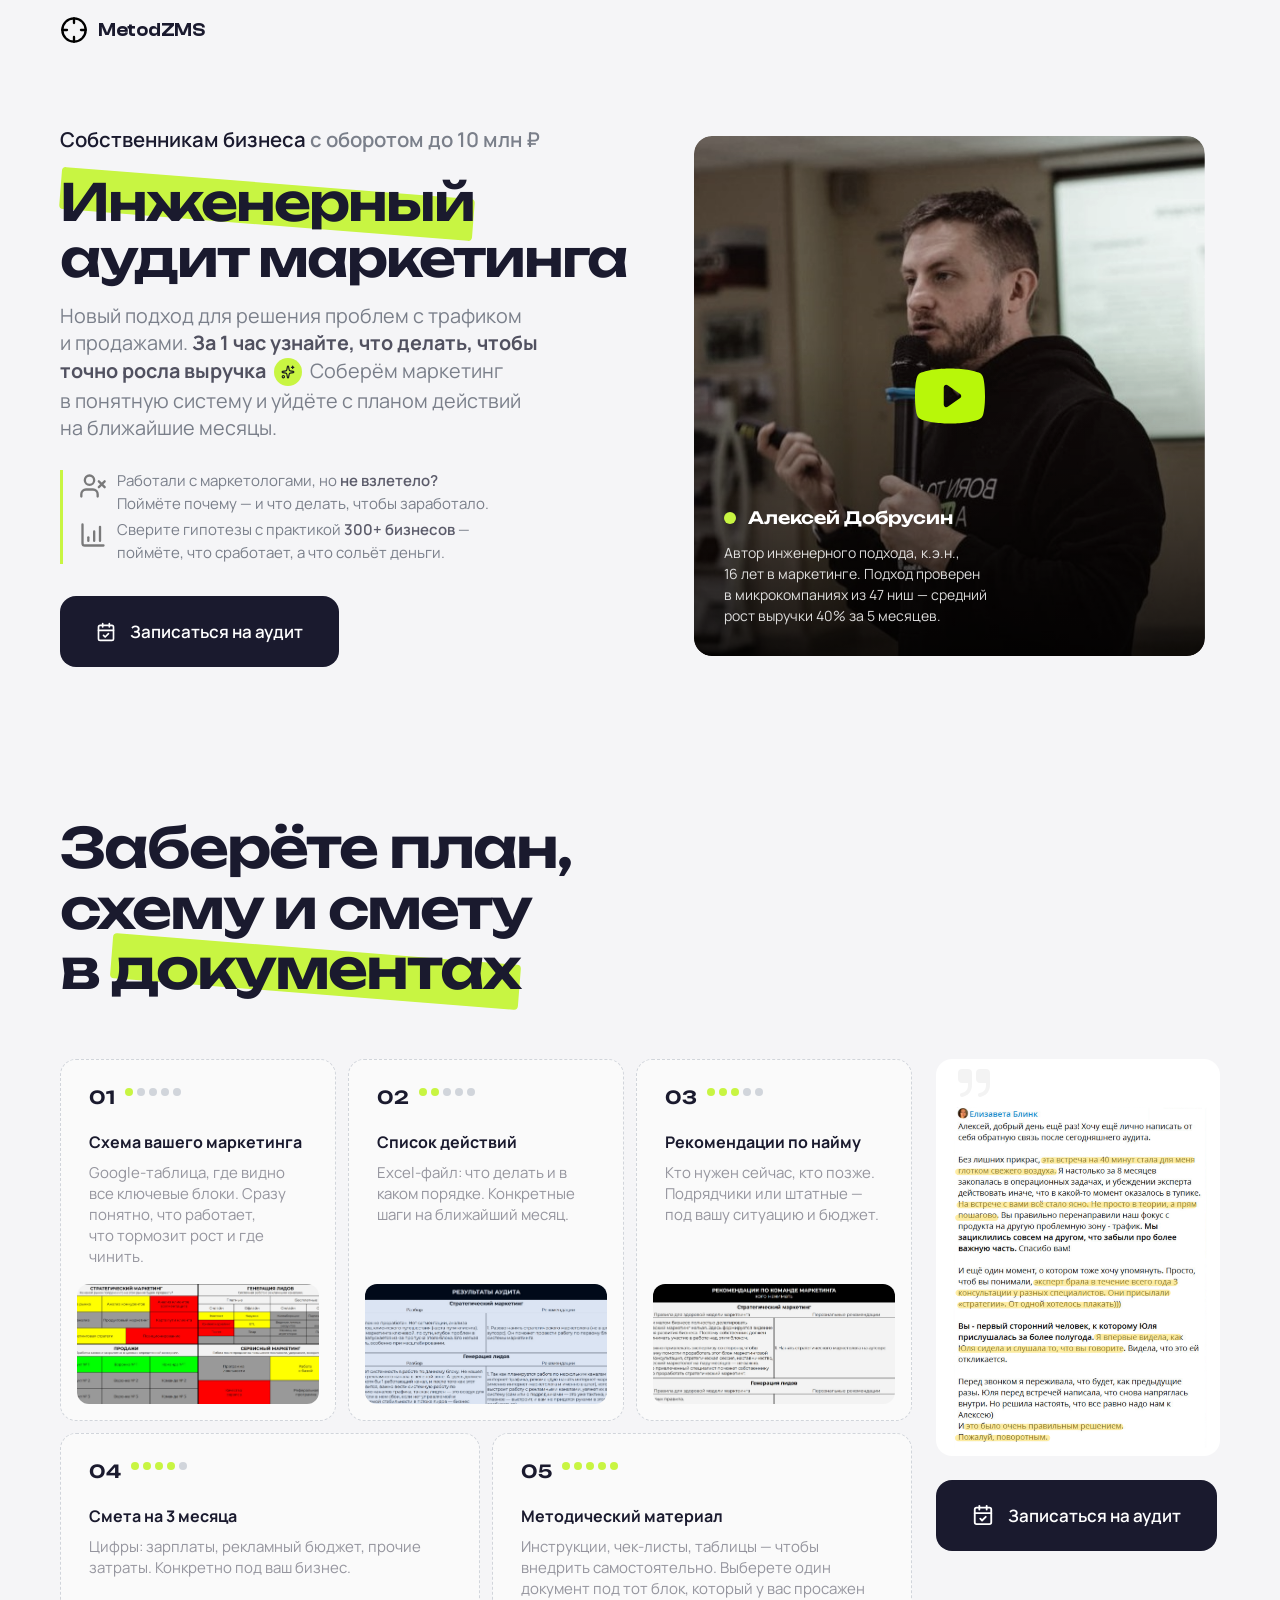
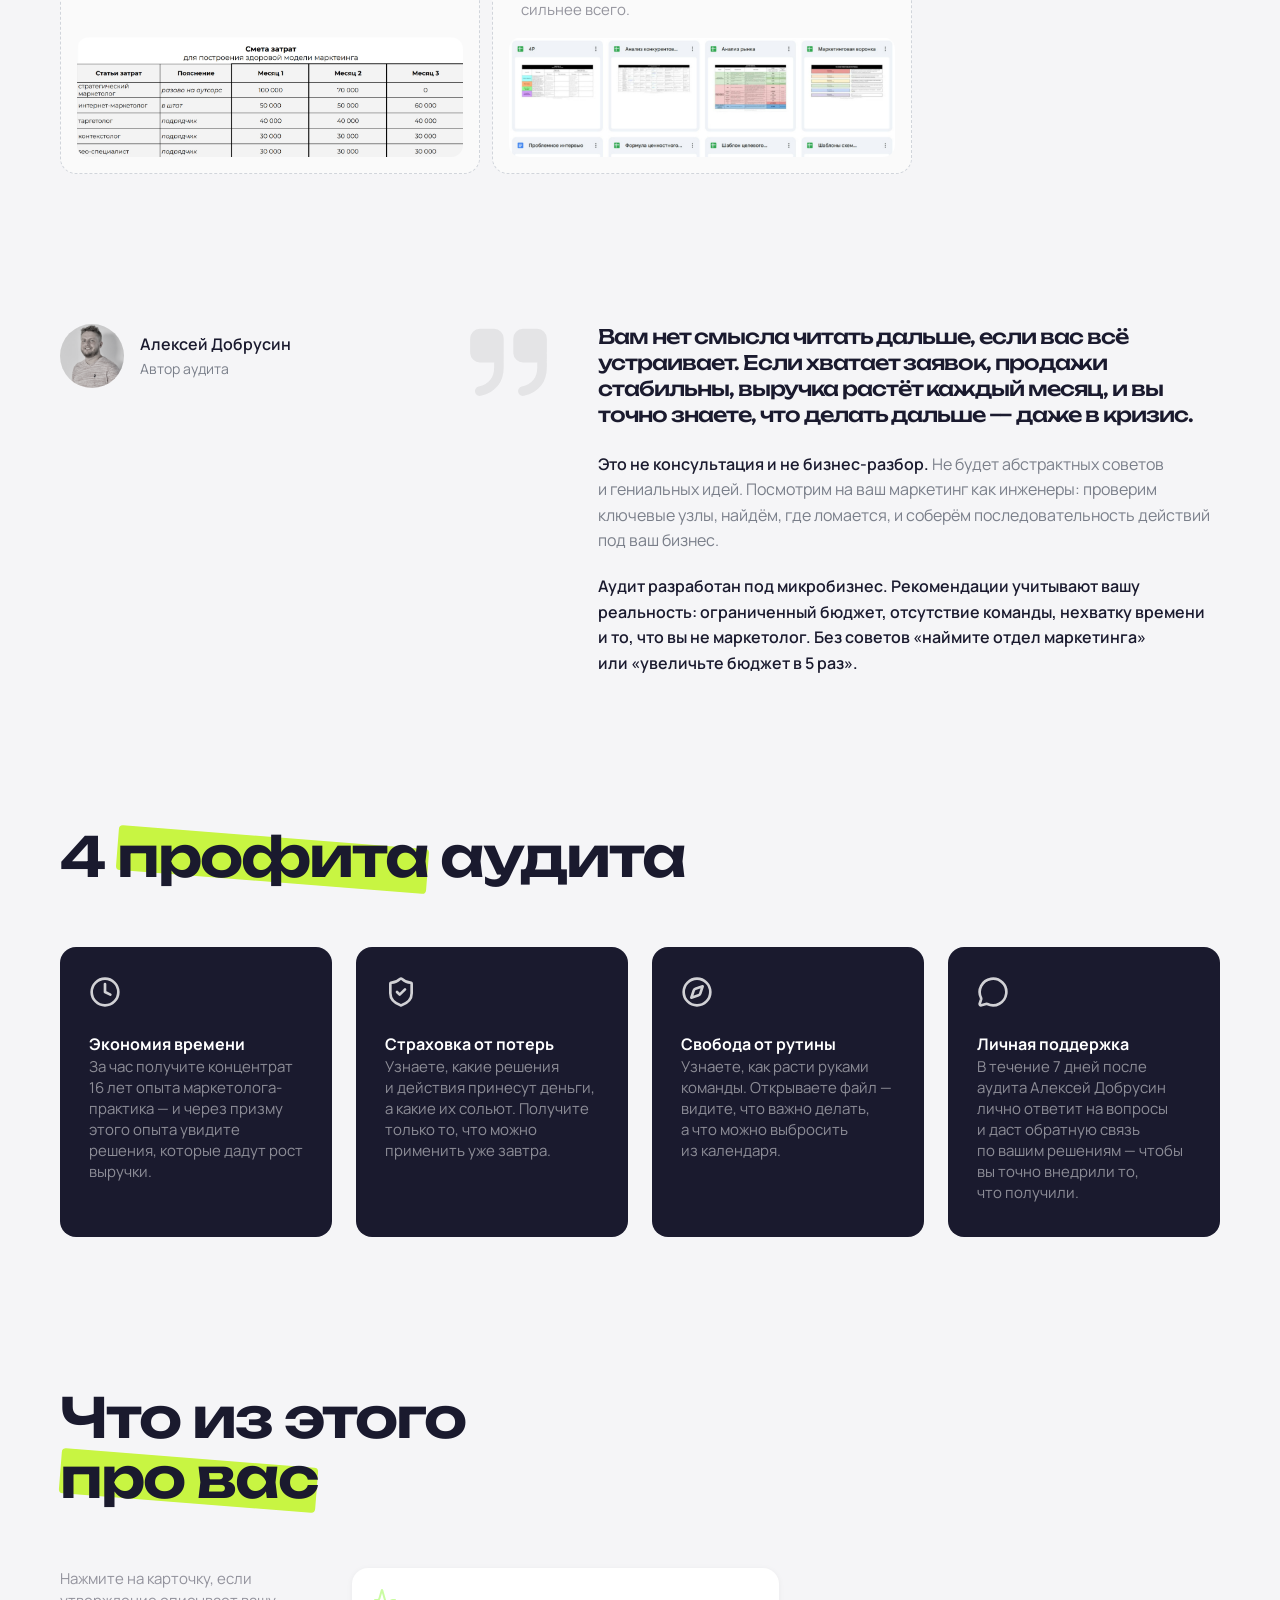
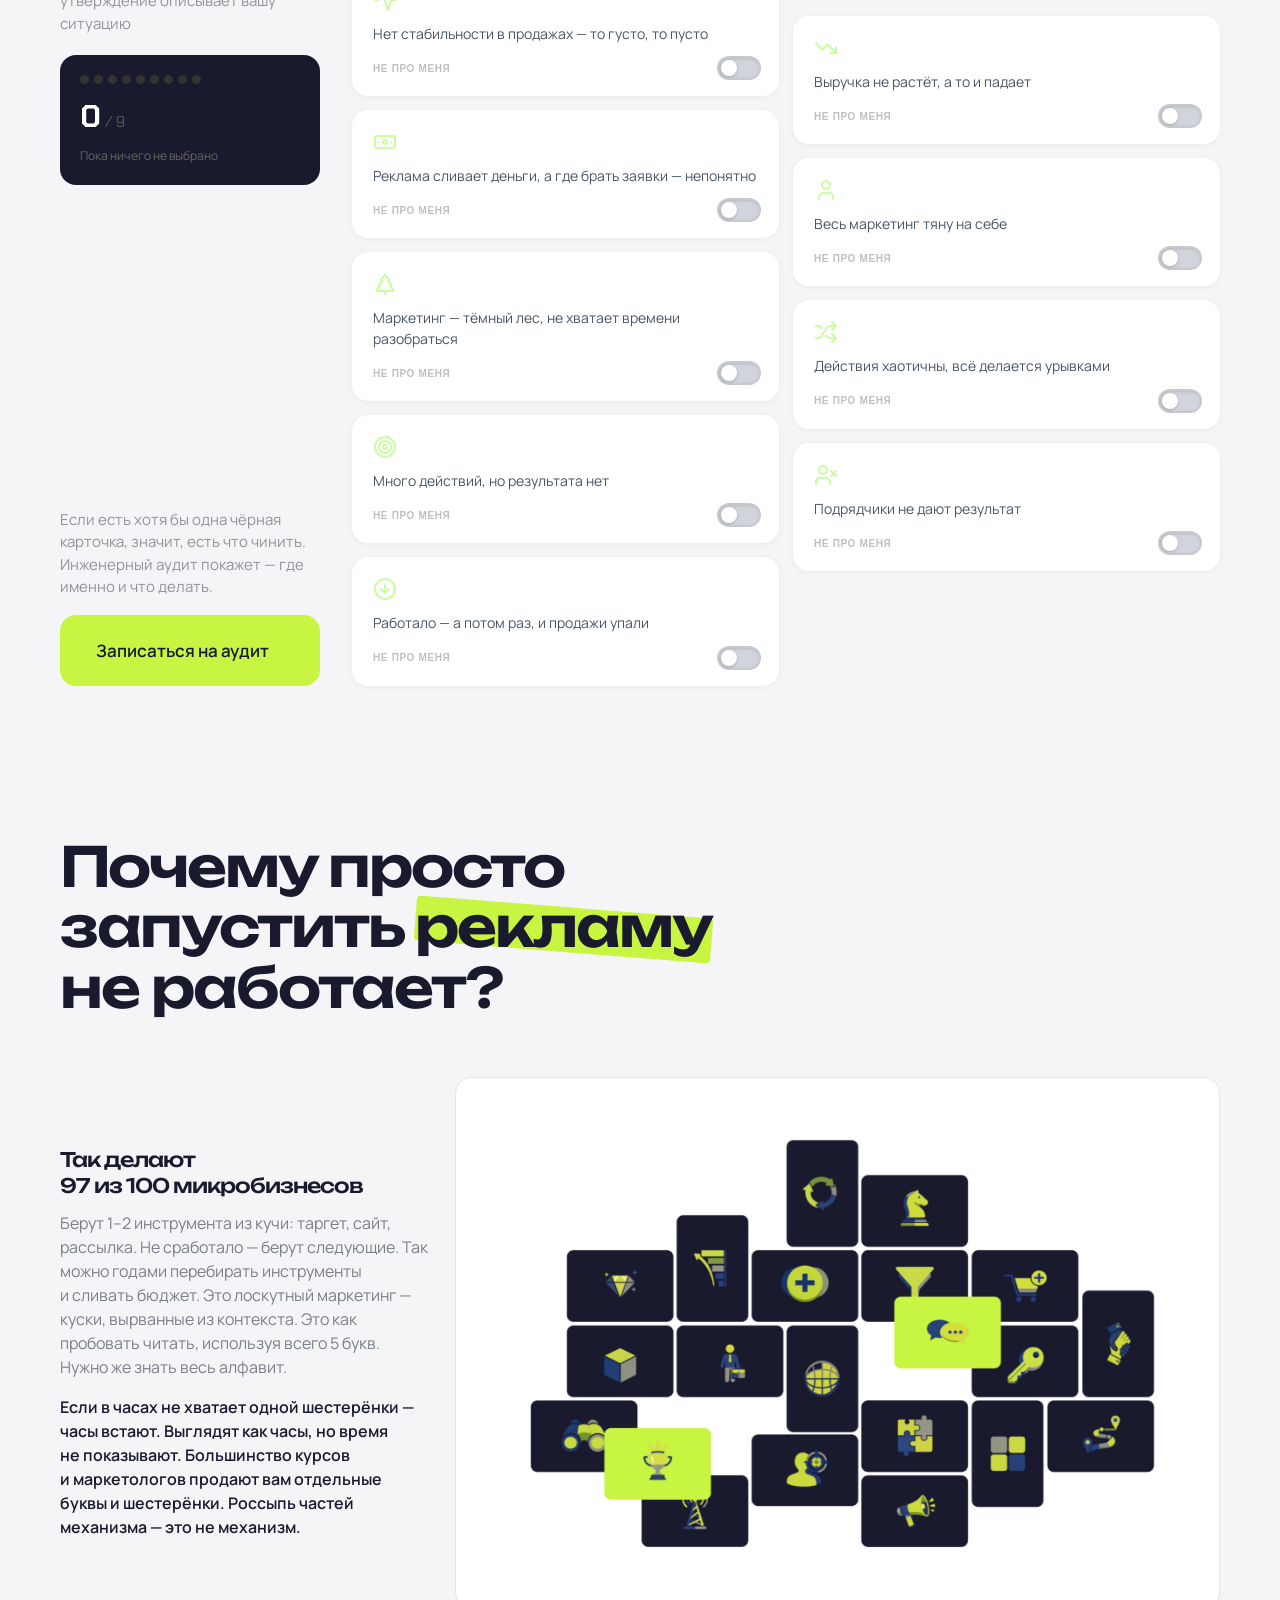
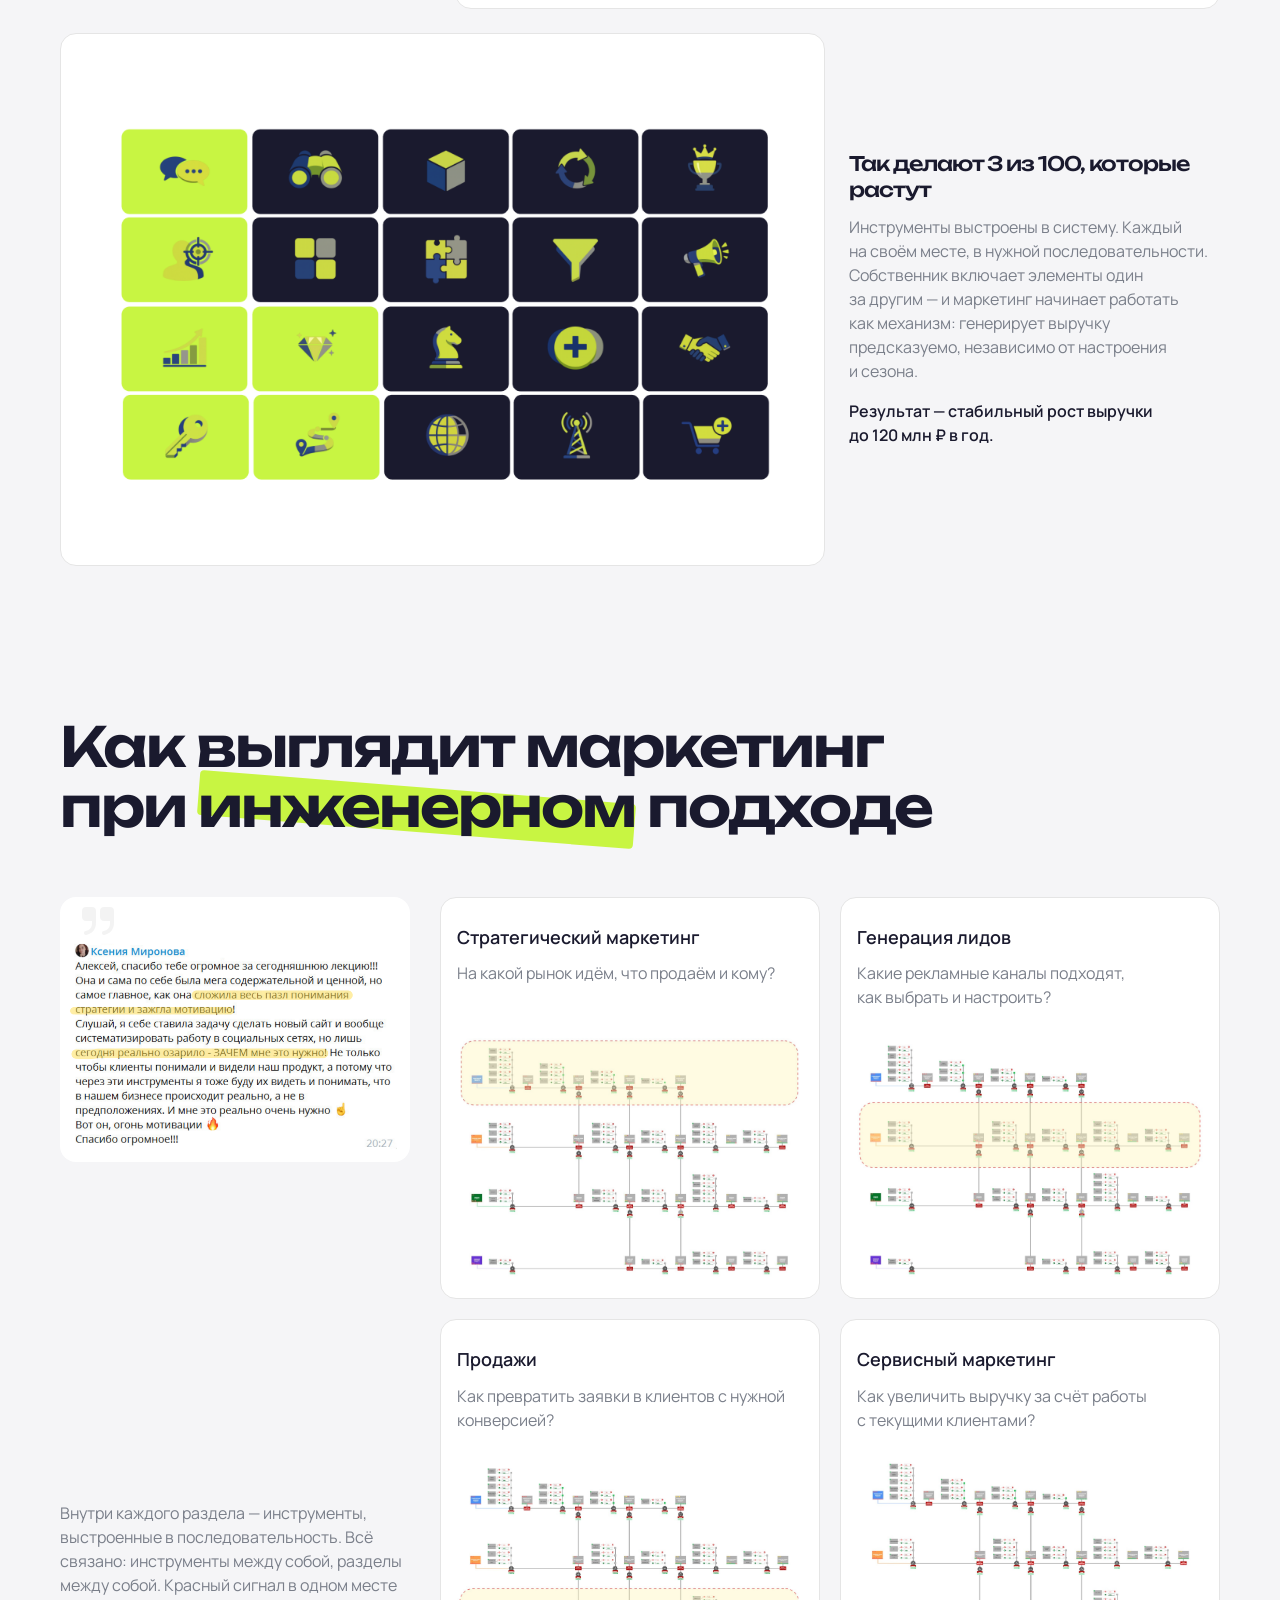
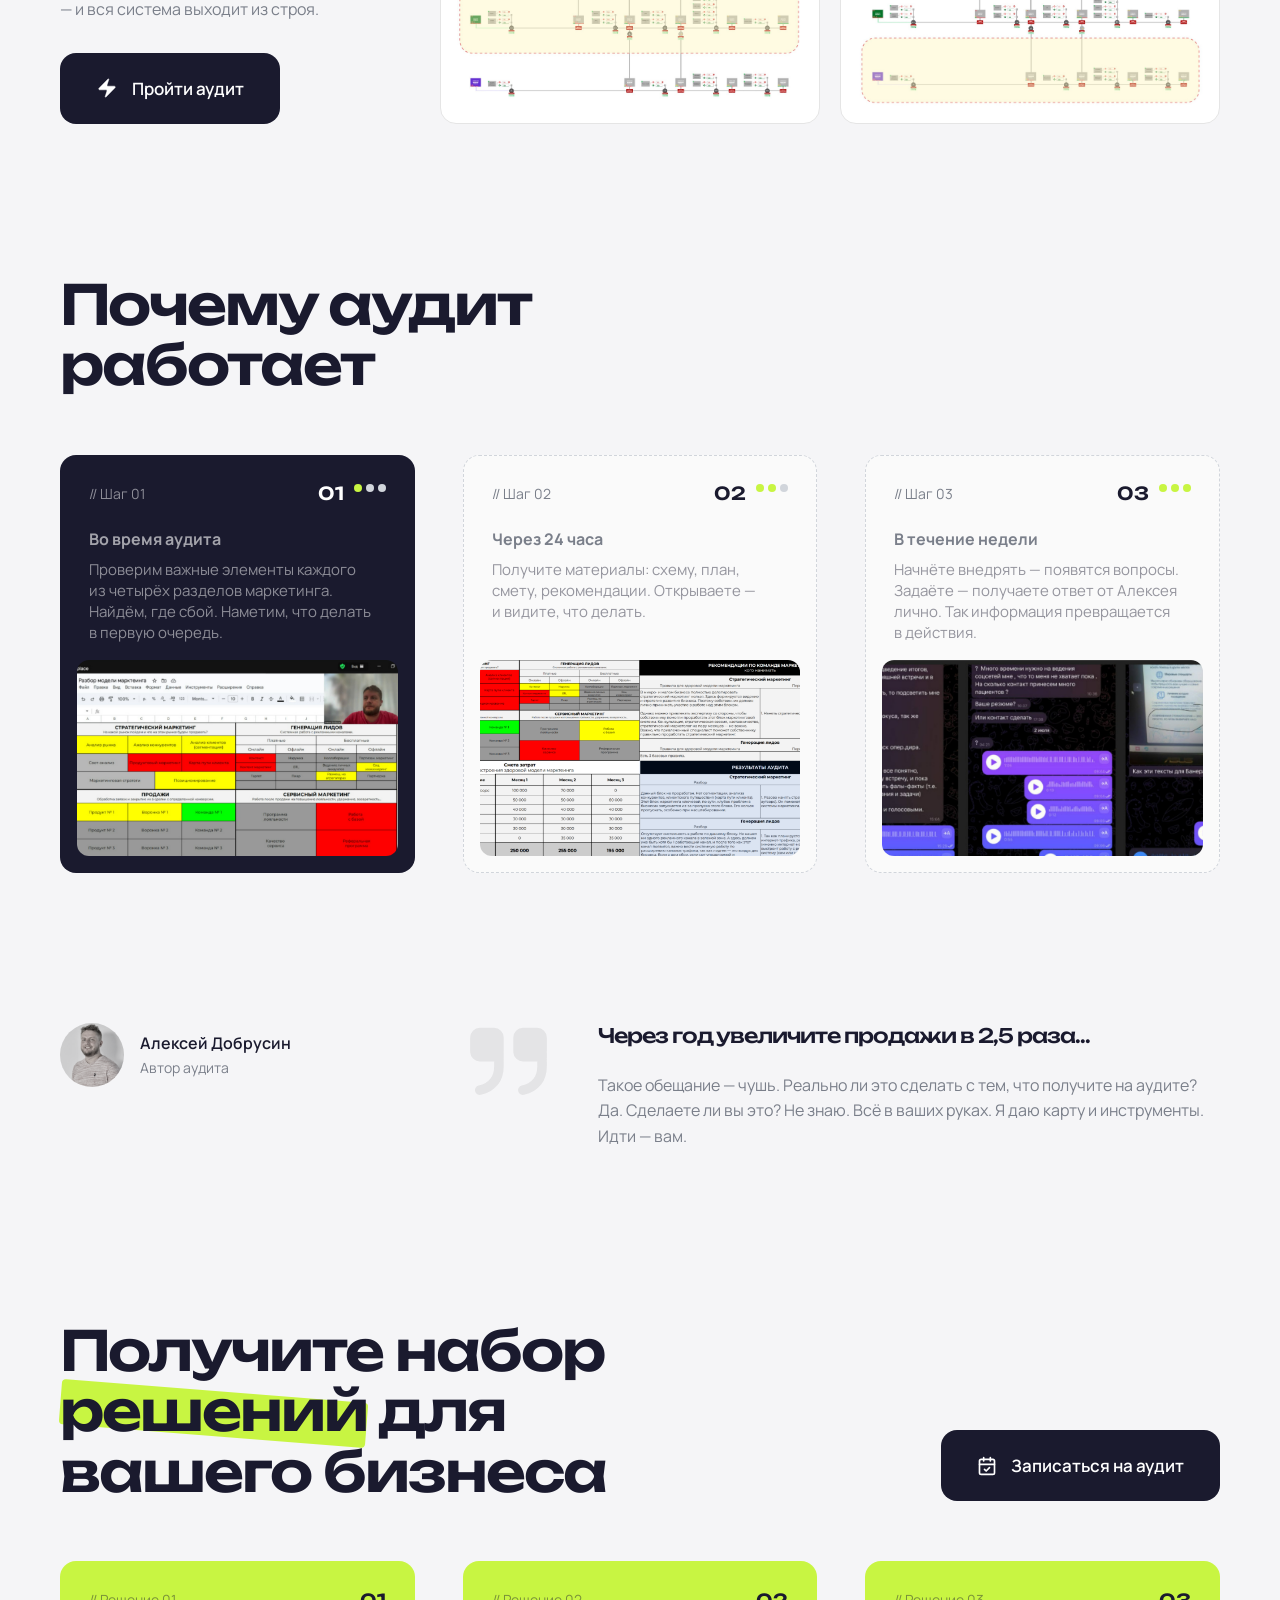
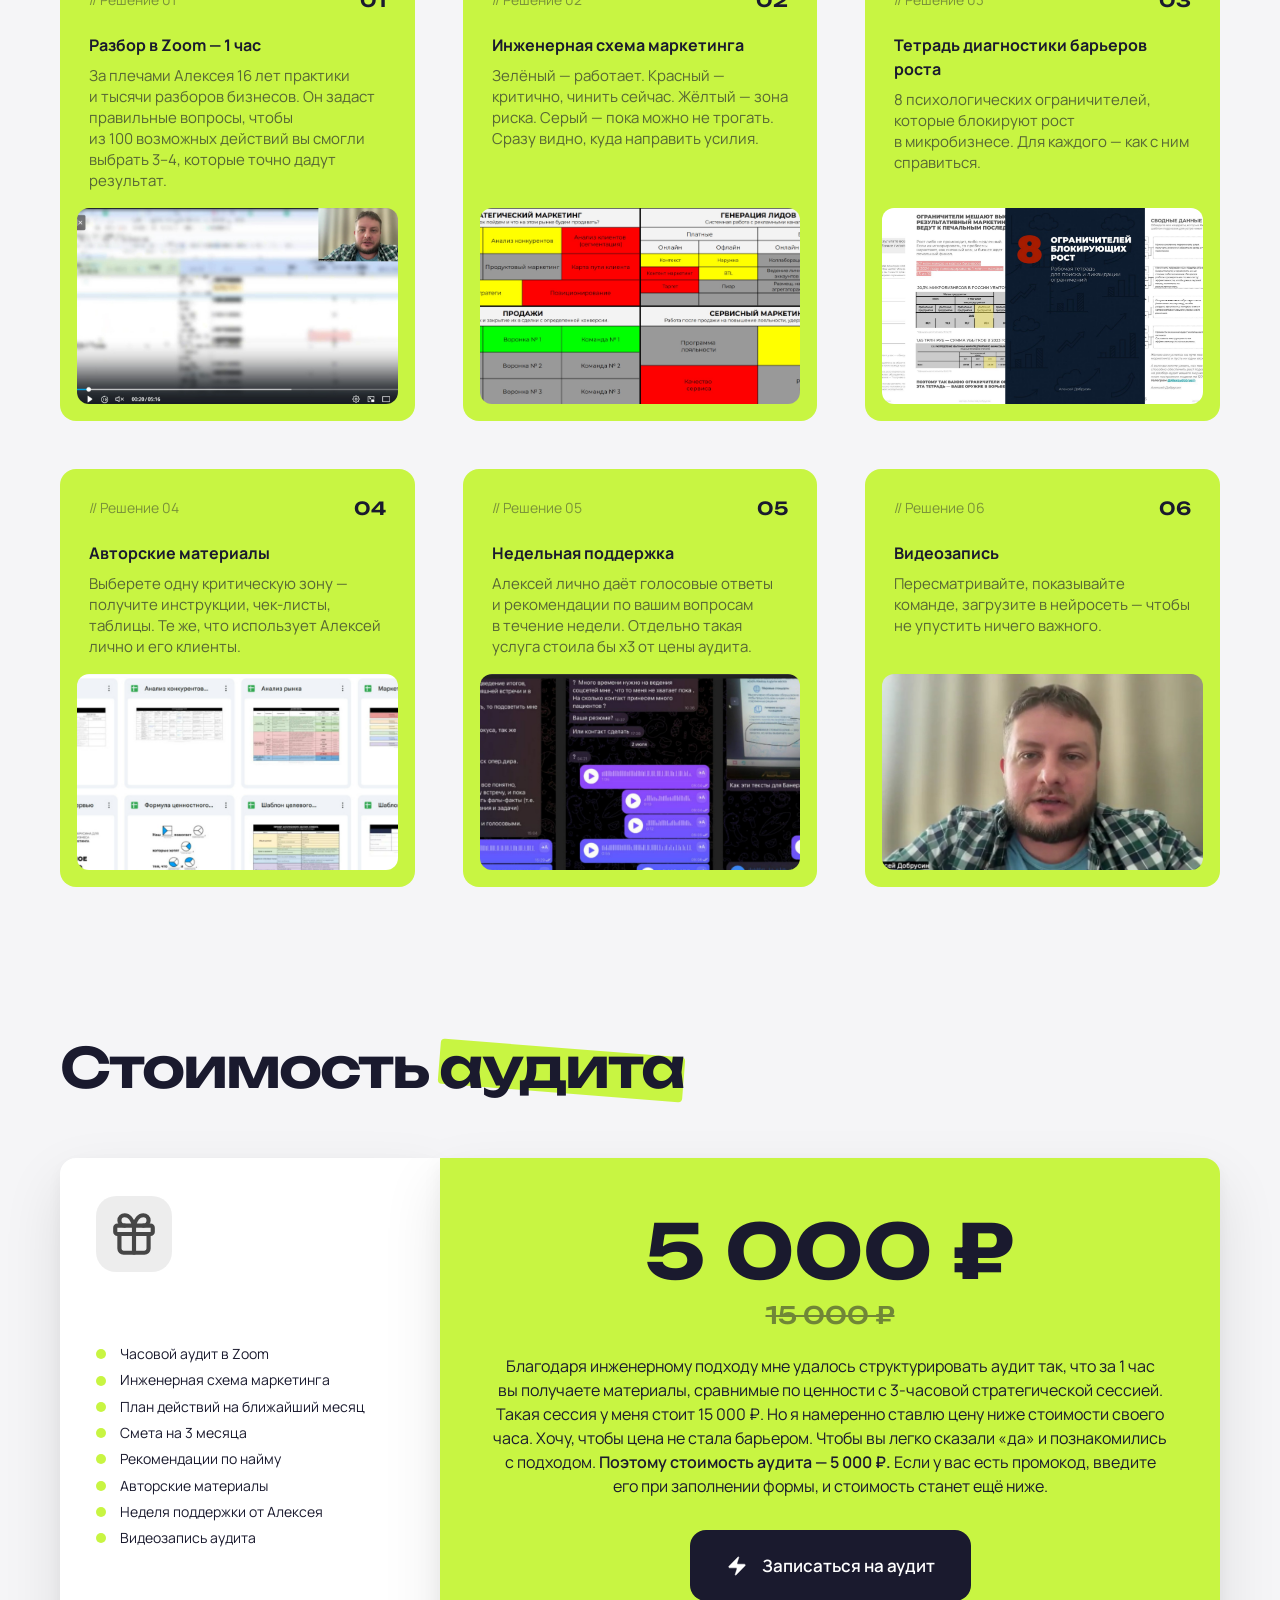
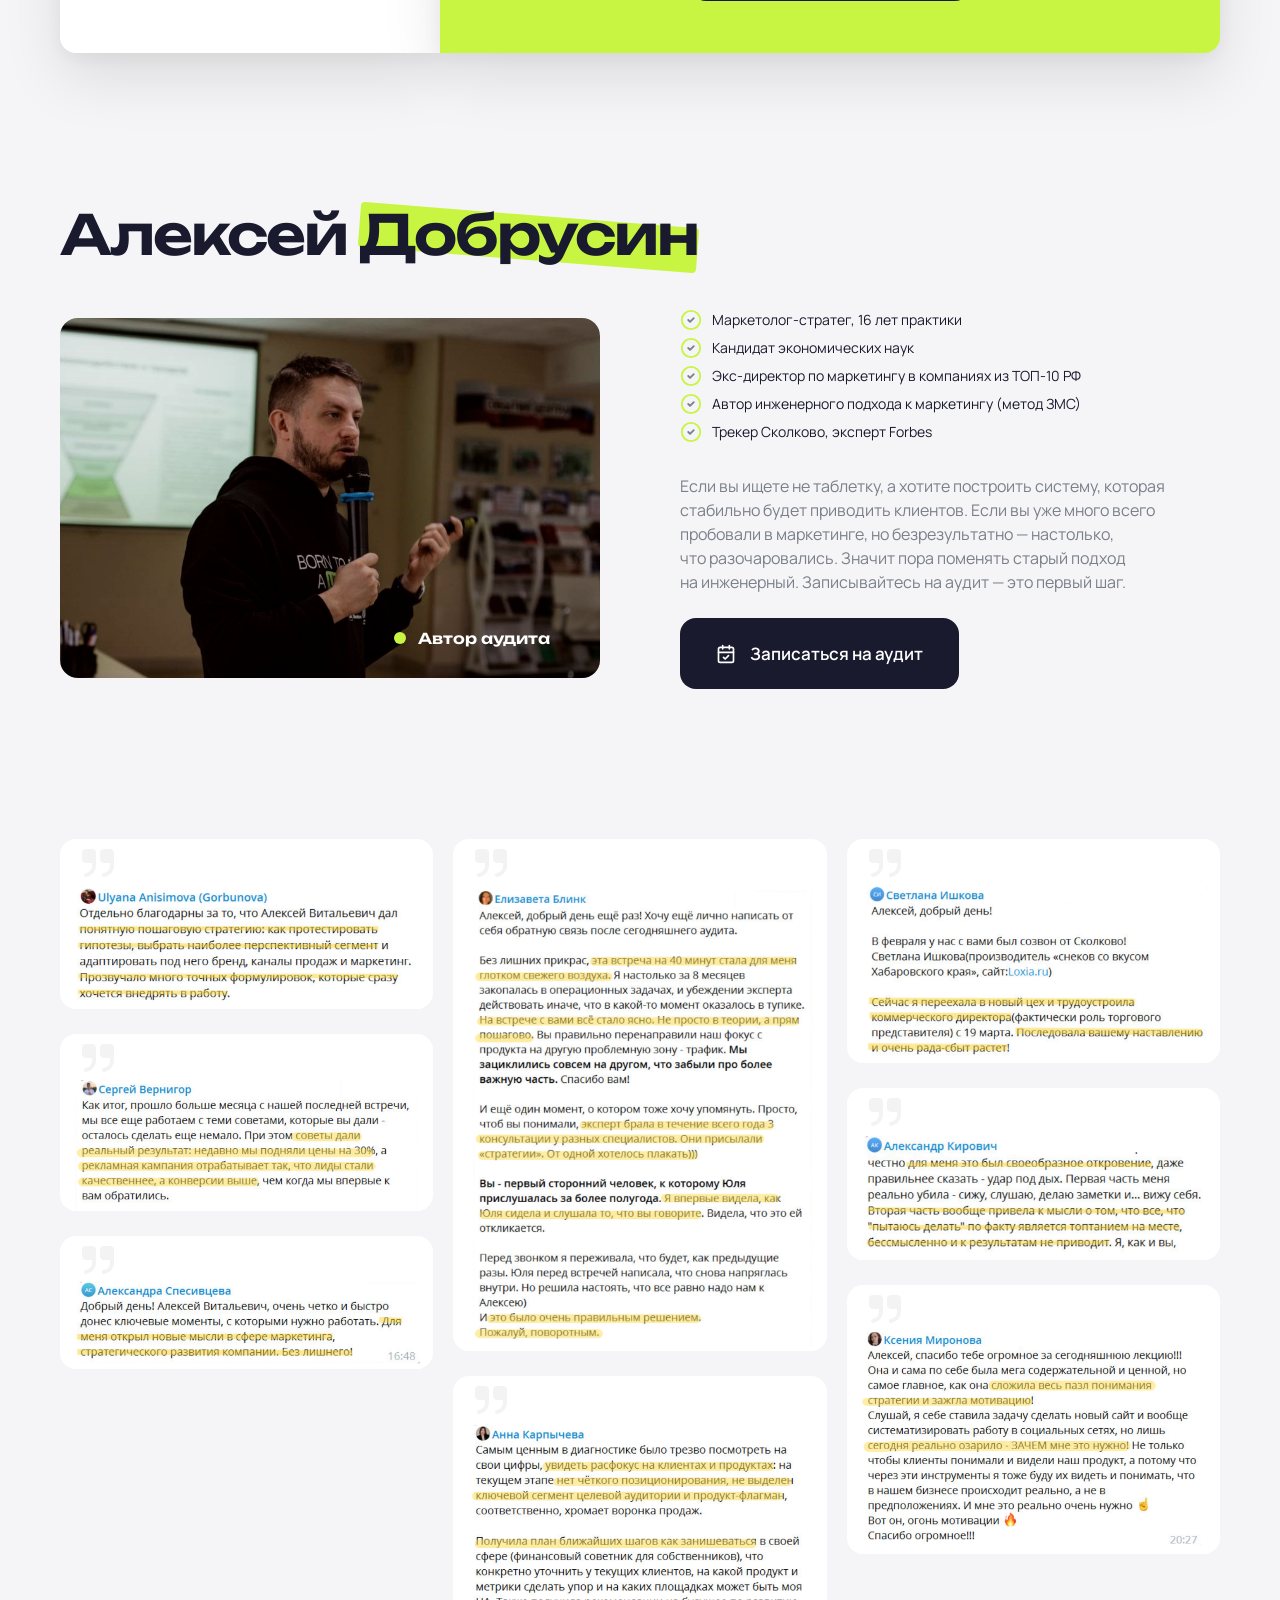
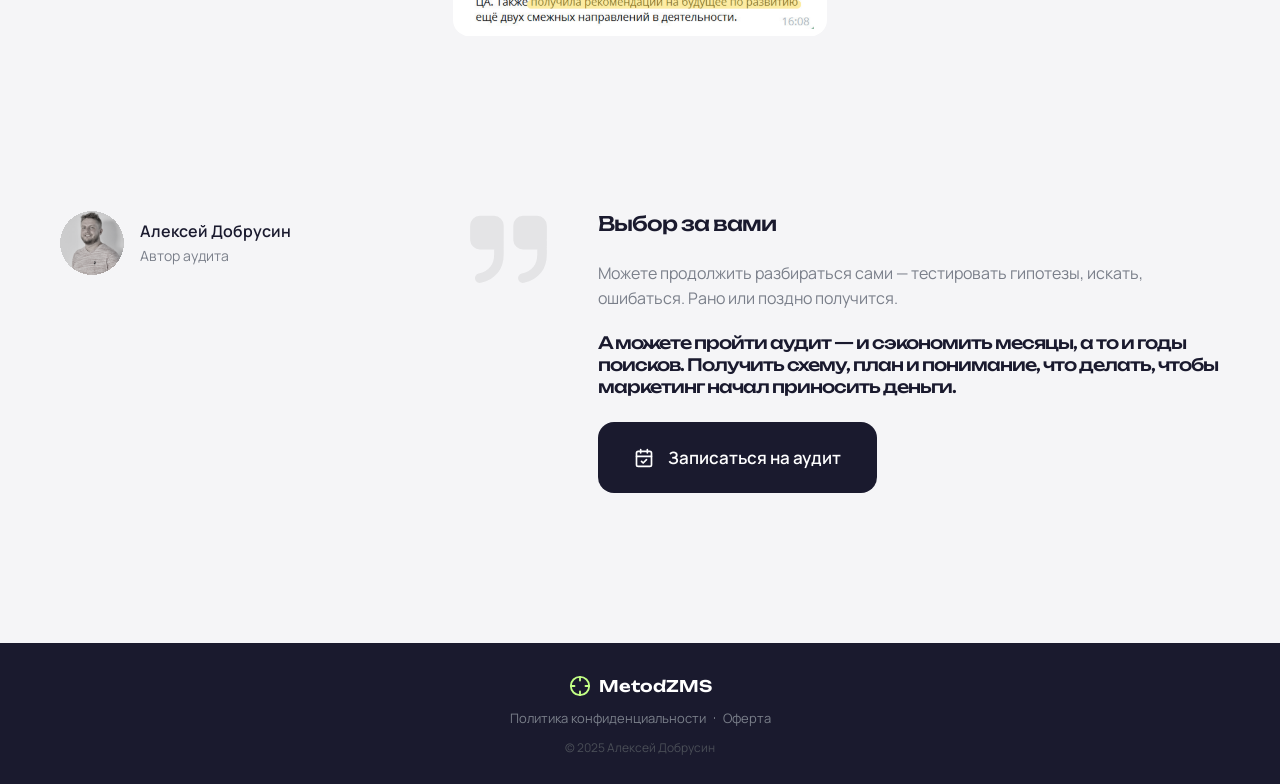
==== commit 9d439163: "Update index.html" ====
--- a/index.html
+++ b/index.html
@@ -16,10 +16,10 @@
         m[i].l=1*new Date();
         for (var j = 0; j < document.scripts.length; j++) {if (document.scripts[j].src === r) { return; }}
         k=e.createElement(t),a=e.getElementsByTagName(t)[0],k.async=1,k.src=r,a.parentNode.insertBefore(k,a)
-    })(window, document,'script','https://mc.yandex.ru/metrika/tag.js?id=103707469', 'ym');
-    ym(103707469, 'init', {ssr:true, webvisor:true, clickmap:true, ecommerce:"dataLayer", referrer: document.referrer, url: location.href, accurateTrackBounce:true, trackLinks:true});
+    })(window, document,'script','https://mc.yandex.ru/metrika/tag.js?id=109056372', 'ym');
+    ym(109056372, 'init', {ssr:true, webvisor:true, clickmap:true, ecommerce:"dataLayer", referrer: document.referrer, url: location.href, accurateTrackBounce:true, trackLinks:true});
 </script>
-<noscript><div><img src="https://mc.yandex.ru/watch/103707469" style="position:absolute; left:-9999px;" alt="" /></div></noscript>
+<noscript><div><img src="https://mc.yandex.ru/watch/109056372" style="position:absolute; left:-9999px;" alt="" /></div></noscript>
 <!-- /Yandex.Metrika counter -->
 </head>
 <body>
